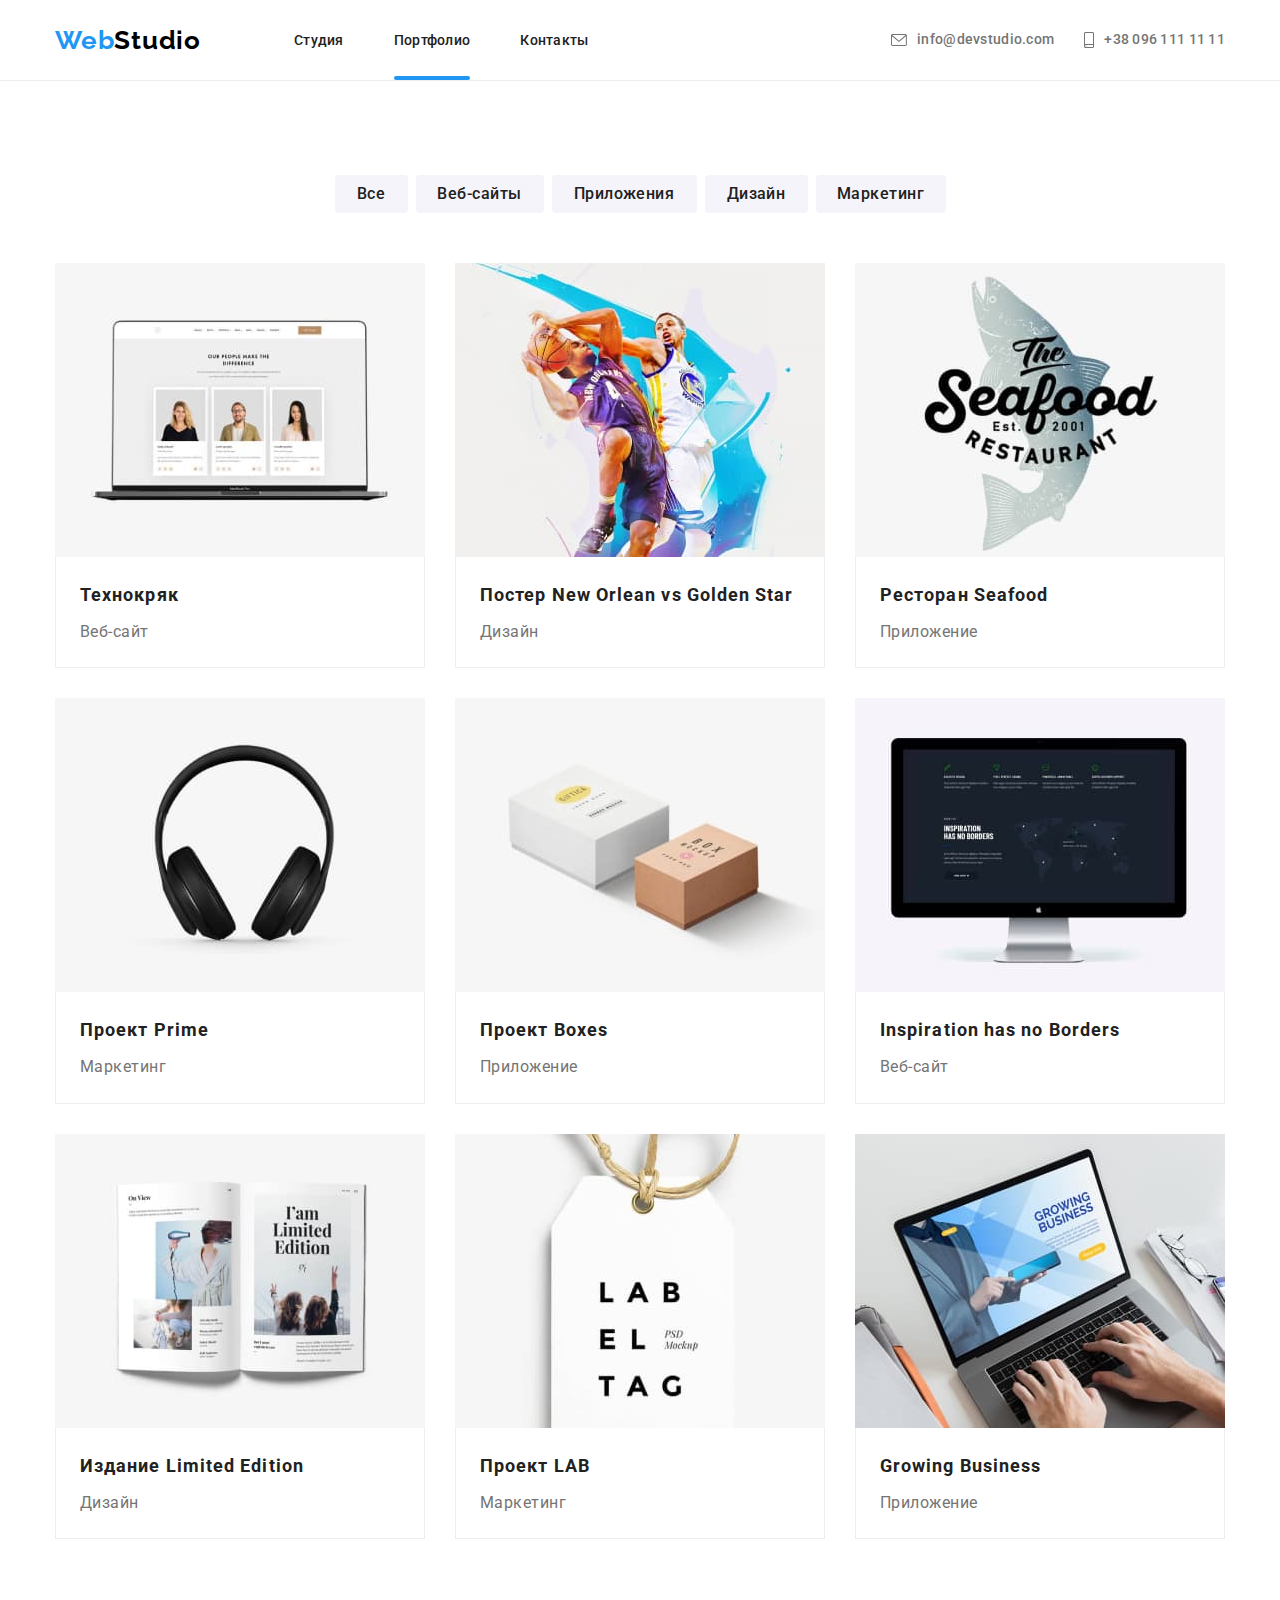
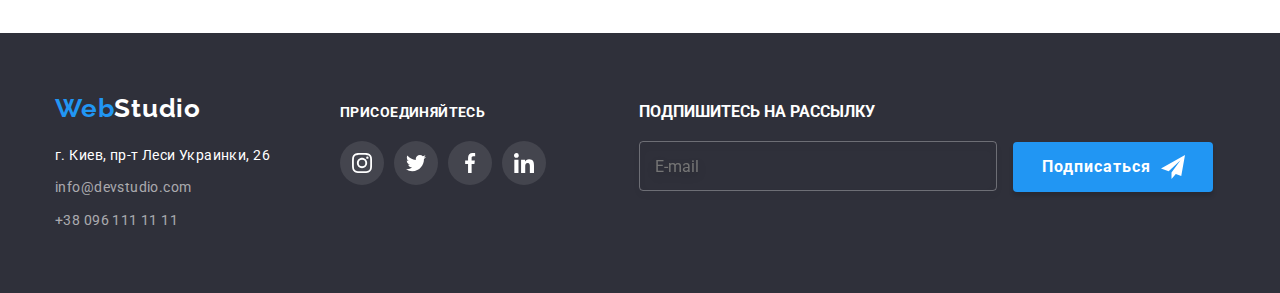
==== portfolio.html @ 92ce7070 "add style.scss" ====
<!DOCTYPE html>
<html lang="en">

<head>
  <meta charset="UTF-8">
  <meta http-equiv="X-UA-Compatible" content="IE=edge">
  <meta name="viewport" content="width=device-width, initial-scale=1.0">
  <title>Document</title>
  <link rel="preconnect" href="https://fonts.googleapis.com">
  <link rel="preconnect" href="https://fonts.gstatic.com" crossorigin>
  <link
    href="https://fonts.googleapis.com/css2?family=Oleo+Script&family=Raleway:wght@700&family=Roboto:wght@400;500;700;900&display=swap"
    rel="stylesheet">
  <link rel="stylesheet" href="https://cdn.jsdelivr.net/npm/modern-normalize@1.1.0/modern-normalize.min.css">
  <link rel="stylesheet" href="./css/main.css">
  <link rel="stylesheet" href="./css/style.css">
</head>

<body>
  <header class="header ">

    <div class="page-header-container container">
      <a class="logo link" href="./index.html">
        <span class="logo-black">Web</span>Studio
      </a>
      <nav class="menu-nav">

        <ul class="header-list list">
          <li class="nav-items"><a class="link linkstudio" href="./index.html">Студия</a></li>
          <li class="nav-items"><a class="currrent link linkportfolio" href="./portfolio.html">Портфолио</a></li>
          <li class=""><a class="link linkcontact" href="#">Контакты</a></li>
        </ul>
      </nav>
      <ul class="contact-info list">
        <li class="list-mail">
          <a class="mail-link link" href="mailto:info@devstudio.com">
            <svg class="icon-post" width="16" height="12">
              <use href="./images/sprite.svg#icon-post"></use>
            </svg>
            info@devstudio.com
          </a>
        </li>
        <li class="list-call">
          <a class="call-link link" href="tel:+380961111111">
            <svg class="icon-phone" width="10" height="16">
              <use href="./images/sprite.svg#icon-smartphone"></use>
            </svg>+38 096 111 11 11</a>
        </li>

      </ul>
    </div>


  </header>
  <main class="portfolio-main-container section container">
    <section class="button-section">
      <ul class="button-items feature-items list">
        <li class="btn-list">
          <button class="btn-basic btn-all" type="button">Все</button>
        </li>
        <li class="btn-list">
          <button class="btn-site btn-all" type="button">Веб-сайты</button>
        </li>
        <li class="btn-list">
          <button class="btn-app btn-all" type="button">Приложения</button>
        </li>
        <li class="btn-list">
          <button class="btn-design btn-all" type="button">Дизайн</button>
        </li>
        <li class="btn-list">
          <button class="btn-marketing btn-all" type="button">Маркетинг</button>
        </li>
      </ul>
    </section>
    <section class="big-portfolio-section">
      <ul class="big-portfolio-items list">
        <li class="list-image color-card">
          <div class="portfolio-description">
            <a class="card-box link" href="#">
              <div class="overlay"><img src="./images/portfolio/img8.jpg" alt="macbook pro" width="370" height="294" />
                <div class="portfolio-overlay">
                  <p class="portfolio-description-text">Ресурс предлагает комплексные предложения с разным уровнем
                    функционала и сервисов. Все это позволит посетителю получить
                    исчерпывающие сведения о компании или частном лице.</p>
                </div>
              </div>
              <div class="portfolio-cont">
                <h3 class="image-subject style-sheet">Технокряк</h3>
                <p class="image-desc style-sheet-text">Веб-сайт</p>
              </div>
            </a>
          </div>
        </li>
        <li class="list-image color-card">
          <div class="portfolio-description">
            <a class="card-box link" href="#">
              <div class="overlay"><img src="./images/portfolio/img9.jpg" alt="macbook pro" width="370" height="294" />
                <div class="portfolio-overlay">
                  <p class="portfolio-description-text">Ресурс предлагает комплексные предложения с разным уровнем
                    функционала и сервисов. Все это позволит посетителю получить
                    исчерпывающие сведения о компании или частном лице.</p>
                </div>
              </div>
              <div class="portfolio-cont">
                <h3 class="image-subject style-sheet">Постер New Orlean vs Golden Star</h3>
                <p class="image-desc  style-sheet-text">Дизайн</p>
              </div>
            </a>
        </li>
        <li class="list-image color-card">
          <div class="portfolio-description">
            <a class="card-box link" href="#">
              <div class="overlay"><img src="./images/portfolio/img10.jpg" alt="macbook pro" width="370" height="294" />
                <div class="portfolio-overlay">
                  <p class="portfolio-description-text">Ресурс предлагает комплексные предложения с разным уровнем
                    функционала и сервисов. Все это позволит посетителю получить
                    исчерпывающие сведения о компании или частном лице.</p>
                </div>
              </div>
              <div class="portfolio-cont">
                <h3 class="image-subject style-sheet">Ресторан Seafood</h3>
                <p class=" image-desc  style-sheet-text">Приложение</p>
              </div>
            </a>
        </li>
        <li class="list-image color-card">
          <div class="portfolio-description">
            <a class="card-box link" href="#">
              <div class="overlay"><img src="./images/portfolio/img11.jpg" alt="macbook pro" width="370" height="294" />
                <div class="portfolio-overlay">
                  <p class="portfolio-description-text">Ресурс предлагает комплексные предложения с разным уровнем
                    функционала и сервисов. Все это позволит посетителю получить
                    исчерпывающие сведения о компании или частном лице.</p>
                </div>
              </div>
              <div class="portfolio-cont">
                <h3 class="image-subject style-sheet">Проект Prime</h3>
                <p class="image-desc  style-sheet-text">Маркетинг</p>
              </div>
            </a>
        </li>
        <li class="list-image color-card">
          <div class="portfolio-description">
            <a class="card-box link" href="#">
              <div class="overlay"><img src="./images/portfolio/img12.jpg" alt="macbook pro" width="370" height="294" />
                <div class="portfolio-overlay">
                  <p class="portfolio-description-text">Ресурс предлагает комплексные предложения с разным уровнем
                    функционала и сервисов. Все это позволит посетителю получить
                    исчерпывающие сведения о компании или частном лице.</p>
                </div>
              </div>
              <div class="portfolio-cont">
                <h3 class="image-subject style-sheet">Проект Boxes</h3>
                <p class="image-desc  style-sheet-text">Приложение</p>
              </div>
            </a>
        </li>
        <li class="list-image color-card">
          <div class="portfolio-description">
            <a class="card-box link" href="#">
              <div class="overlay"><img src="./images/portfolio/img13.jpg" alt="macbook pro" width="370" height="294" />
                <div class="portfolio-overlay">
                  <p class="portfolio-description-text">Ресурс предлагает комплексные предложения с разным уровнем
                    функционала и сервисов. Все это позволит посетителю получить
                    исчерпывающие сведения о компании или частном лице.</p>
                </div>
              </div>
              <div class="portfolio-cont">
                <h3 class="image-subject style-sheet">Inspiration has no Borders</h3>
                <p class="image-desc  style-sheet-text">Веб-сайт</p>
              </div>
            </a>
        </li>
        <li class="list-image color-card">
          <div class="portfolio-description">
            <a class="card-box link" href="#">
              <div class="overlay">
                <img src="./images/portfolio/img14.jpg" alt="macbook pro" width="370" height="294" />
                <div class="portfolio-overlay">
                  <p class="portfolio-description-text">Ресурс предлагает комплексные предложения с разным уровнем
                    функционала и сервисов. Все это позволит посетителю получить
                    исчерпывающие сведения о компании или частном лице.</p>
                </div>
              </div>
              <div class="portfolio-cont">
                <h3 class="image-subject style-sheet">Издание Limited Edition</h3>
                <p class="image-desc  style-sheet-text">Дизайн</p>
              </div>
            </a>
        </li>
        <li class="list-image color-card">
          <div class="portfolio-description">
            <a class="card-box link" href="#">
              <div class="overlay">
                <img src="./images/portfolio/img15.jpg" alt="macbook pro" width="370" height="294" />
                <div class="portfolio-overlay">
                  <p class="portfolio-description-text">Ресурс предлагает комплексные предложения с разным уровнем
                    функционала и сервисов. Все это позволит посетителю получить
                    исчерпывающие сведения о компании или частном лице.</p>
                </div>
              </div>
              <div class="portfolio-cont">
                <h3 class="image-subject style-sheet">Проект LAB</h3>
                <p class="image-desc style-sheet-text">Маркетинг</p>
              </div>
            </a>
        </li>
        <li class="list-image color-card">
          <div class="portfolio-description">
            <a class="card-box link" href="#">
              <div class="overlay">
                <img src="./images/portfolio/img16.jpg" alt="macbook pro" width="370" height="294" />
                <div class="portfolio-overlay">
                  <p class="portfolio-description-text">Ресурс предлагает комплексные предложения с разным уровнем
                    функционала и сервисов. Все это позволит посетителю получить
                    исчерпывающие сведения о компании или частном лице.</p>
                </div>
              </div>
              <div class="portfolio-cont">
                <h3 class="image-subject style-sheet">Growing Business</h3>
                <p class="image-desc style-sheet-text">Приложение</p>
              </div>
            </a>
        </li>
      </ul>
    </section>
  </main>
  <footer class="footer-box">
    <div class="container footer-content ">
      <ul class="footer-items list">
        <li class="footer-list-item">
          <a class="logo link footer-logo" href="./index.html">
            <span class="logo-black">Web</span>Studio
          </a>
          <address class="address">
            <ul class="addres-items">
              <li class="list"> <a class="map-item"
                  href="https://www.google.com/maps/d/viewer?mid=10uSM3H-mIU3GznYo2szRIEphczw&hl=en_US&ll=50.42732700000001%2C30.538092&z=17"
                  target="_blank">г.
                  Киев, пр-т Леси Украинки, 26</a>
              </li>
              <li class="address-link list">
                <a class="mail-item" href="mailto:info@devstudio.com">info@devstudio.com</a>
              </li>
              <li class="address-link list"> <a class="call-item" href="tel:+380961111111">+38 096 111 11 11</a>
              </li>
            </ul>

          </address>
        </li>
        <li class="footer-social">
          <h2 class="join">присоединяйтесь</h2>
          <ul class="footer-social-icons list">
            <li class="footer-social-item">
              <a class="footer-social-link" href="#">
                <svg class="footer-social-eclipse" width="20" heigth="20">
                  <use href="./images/sprite.svg#icon-instagram-2"></use>
                </svg>
              </a>
            </li>
            <li class="footer-social-item">
              <a class="footer-social-link" href="#">
                <svg class="footer-social-eclipse" width="20" heigth="20">
                  <use href="./images/sprite.svg#icon-twitter-1"></use>
                </svg>
              </a>
            </li>
            <li class="footer-social-item">
              <a class="footer-social-link" href="#">
                <svg class="footer-social-eclipse" width="20" heigth="20">
                  <use href="./images/sprite.svg#icon-facebook-1"></use>
                </svg>
              </a>
            </li>
            <li class="footer-social-item">
              <a class="footer-social-link" href="#">
                <svg class="footer-social-eclipse" width="20" heigth="20">
                  <use href="./images/sprite.svg#icon-linkedin-1"></use>
                </svg>
              </a>
            </li>
          </ul>
        </li>
      </ul>
      <form class="subscribe">
        <b class="join__title subscribe-title">Подпишитесь на рассылку</b>
        <label class="visually-hidden" for="subscribe_mail">E-mail</label>
        <input class="subscribe__input" name="subscribe_mail" id="subscribe_mail" type="email" required
          placeholder="E-mail" />
        <button class="subscribe-button main-btn__active" type="submit">
          Подписаться
          <svg class="subscribe-button__icon" width="24" height="24">
            <use href="./images/sprite.svg#icon-send"></use>
          </svg>
        </button>
      </form>

    </div>
  </footer>
</body>

</html>
---- css/main.css ----
:root {
  --primary-font: "Roboto", sans-serif;
  --secondary-font: "Raleway", sans-serif;
  --primary-text-color: #212121;
  --secondary-text-color: #757575;
  --hover-color: #2196f3;
  --timing-function: 250ms cubic-bezier(0.4, 0, 0.2, 1);
}

h1,
h2,
h3,
h4,
p {
  margin-top: 0;
  margin-bottom: 0;
}

ul,
ol {
  margin-top: 0;
  margin-bottom: 0;
  padding-left: 0;
}

img {
  display: block;
  max-width: 100%;
  height: auto;
}

button {
  cursor: pointer;
}

body {
  font-family: var(--primary-font);
}

address {
  font-style: normal;
}

.link {
  text-decoration: none;
}

.list {
  list-style: none;
}

.body {
  background: #e5e5e5;
}

.style-sheet {
  font-size: 18px;
  line-height: 2;
  letter-spacing: 0.06em;
  color: var(--primary-text-color);
}

.style-sheet-text {
  font-size: 16px;
  line-height: 1.9;
  letter-spacing: 0.03em;
  color: var(--secondary-text-color);
}

.container {
  width: 1200px;
  margin-left: auto;
  margin-right: auto;
  padding-left: 15px;
  padding-right: 15px;
}

.section {
  padding-top: 94px;
  padding-bottom: 94px;
}

.visually-hidden {
  position: absolute;
  width: 1px;
  height: 1px;
  margin: -1px;
  border: 0;
  padding: 0;
  white-space: nowrap;
  clip-path: inset(100%);
  clip: rect(0 0 0 0);
  overflow: hidden;
}

.main-btn {
  display: inline-block;
  min-width: 200px;
  border-radius: 4px;
  border: 1px solid transparent;
  padding: 10px 32px;
  background-color: #2196f3;
  color: #ffffff;
  font-family: "Roboto", sans-serif;
  font-weight: 700;
  font-size: 16px;
  line-height: 1.88;
  align-items: center;
  text-align: center;
  letter-spacing: 0.06em;
  cursor: pointer;
  transition: background-color 250ms cubic-bezier(0.4, 0, 0.2, 1), color 250ms cubic-bezier(0.4, 0, 0.2, 1);
}

.main-btn__active:hover,
.main-btn__active:focus {
  background: #188ce8;
  box-shadow: 0px 4px 4px rgba(0, 0, 0, 0.15);
  border-radius: 4px;
  transition: color 250ms cubic-bezier(0.4, 0, 0.2, 1);
}

.btn-all:hover,
.btn-all:focus {
  color: #ffffff;
  background: var(--hover-color);
  transition: transform 250ms cubic-bezier(0.4, 0, 0.2, 1);
}

.btn-all {
  height: 38px;
  font-weight: 500;
  font-size: 16px;
  line-height: 1.2;
  letter-spacing: 0.03em;
  color: var(--primary-text-color);
  background: #f5f4fa;
  border: 0;
  border-radius: 4px;
  cursor: pointer;
  transition: background-color 250ms cubic-bezier(0.4, 0, 0.2, 1), color 250ms cubic-bezier(0.4, 0, 0.2, 1), box-shadow 250ms cubic-bezier(0.4, 0, 0.2, 1);
}

.btn-basic {
  width: 73px;
}

.btn-site {
  width: 128px;
}

.btn-app {
  width: 145px;
}

.btn-design {
  width: 103px;
}

.btn-marketing {
  width: 130px;
}

.subscribe-button {
  display: inline-flex;
  align-items: center;
  font-weight: 700;
  line-height: 1.88;
  letter-spacing: 0.06em;
  color: #ffffff;
  background-color: #2196f3;
  box-shadow: 0px 4px 4px rgba(0, 0, 0, 0.15);
  border-radius: 4px;
  border: 0;
  padding-left: 29px;
  padding-right: 28px;
  padding-top: 10px;
  padding-bottom: 10px;
}

.button-section {
  display: flex;
  justify-content: center;
  padding-bottom: 34px;
}

.button-items {
  padding-bottom: 16px;
}

.btn-list {
  display: inline-block;
}

.btn-list + .btn-list {
  margin-left: 8px;
}

.modal-close-btn {
  position: absolute;
  top: 8px;
  right: 8px;
  display: flex;
  align-items: center;
  justify-content: center;
  height: 30px;
  width: 30px;
  padding: 0;
  background-color: transparent;
  border: 1px solid rgba(0, 0, 0, 0.1);
  border-radius: 50px;
  cursor: pointer;
  transition: fill var(--timing-function);
}

.modal-close-btn:hover,
.modal-close-btn:focus {
  fill: var(--hover-color);
}

.modal-close-btn-icon {
  position: relative;
  top: 0.25px;
  right: 0.55px;
}

.header {
  border-bottom: 0ch;
  min-height: 80px;
  border-bottom: 1px solid #ececec;
}

.page-header-container {
  display: flex;
  align-items: center;
}

.logo {
  font-family: var(--secondary-font);
  font-weight: 700;
  font-size: 26px;
  line-height: 1.17;
  letter-spacing: 0.03em;
  color: #000000;
  transition: color 250ms cubic-bezier(0.4, 0, 0.2, 1);
}

.footer-logo {
  color: #ffffff;
}

.logo-black {
  font-family: var(--secondary-font);
  color: var(--hover-color);
}

.logo:hover,
.logo:focus {
  color: var(--hover-color);
}

.header-list {
  display: flex;
  position: relative;
}

.linkstudio {
  padding-top: 32px;
  padding-bottom: 32px;
  font-weight: 500;
  font-size: 14px;
  line-height: 1.14;
  letter-spacing: 0.02em;
  color: var(--primary-text-color);
  position: relative;
  transition: color 250ms cubic-bezier(0.4, 0, 0.2, 1);
}

.linkstudio:hover,
.linkstudio:focus {
  color: var(--hover-color);
  transition: color 250ms cubic-bezier(0.4, 0, 0.2, 1);
}

.linkportfolio {
  padding-top: 32px;
  padding-bottom: 32px;
  font-weight: 500;
  font-size: 14px;
  line-height: 1.14;
  letter-spacing: 0.02em;
  color: var(--primary-text-color);
  position: relative;
  transition: color 250ms cubic-bezier(0.4, 0, 0.2, 1);
}

.nav-items {
  margin-right: 50px;
}

.linkportfolio:hover,
.linkportfolio:focus {
  color: var(--hover-color);
  transition: color 250ms cubic-bezier(0.4, 0, 0.2, 1);
}

.linkcontact {
  padding-top: 32px;
  padding-bottom: 32px;
  font-weight: 500;
  font-size: 14px;
  line-height: 1.14;
  letter-spacing: 0.02em;
  color: var(--primary-text-color);
  position: relative;
  transition: color 250ms cubic-bezier(0.4, 0, 0.2, 1);
}

.linkcontact:hover,
.linkcontact:focus {
  color: var(--hover-color);
  transition: color 250ms cubic-bezier(0.4, 0, 0.2, 1);
}

.linkcontact:hover,
.linkcontact:focus {
  color: var(--hover-color);
  transition: color 250ms cubic-bezier(0.4, 0, 0.2, 1);
}

.contact-info {
  display: flex;
  margin-left: auto;
  align-content: center;
}

.currrent::after {
  position: absolute;
  display: flex;
  gap: 50px;
  content: "";
  width: 100%;
  height: 4px;
  border-radius: 2px;
  bottom: 0px;
  background-color: var(--hover-color);
}

.mail-link {
  font-weight: 500;
  font-size: 14px;
  line-height: 1.14;
  letter-spacing: 0.02em;
  color: var(--secondary-text-color);
  padding: 32px 0;
  text-decoration: none;
  display: flex;
  align-items: center;
  position: relative;
  transition: color 250ms cubic-bezier(0.4, 0, 0.2, 1);
}

.mail-link:hover,
.mail-link:focus,
.call-link:hover,
.call-link:focus {
  color: var(--hover-color);
  transition: color 250ms cubic-bezier(0.4, 0, 0.2, 1);
}

.icon-post {
  width: 16px;
  height: 12px;
  margin-right: 10px;
  fill: var(--secondary-text-color);
  /* margin-top: 10px; */
  /* padding-left: 532px; */
}

.icon-phone {
  width: 10px;
  height: 16px;
  margin-right: 10px;
  fill: var(--secondary-text-color);
}

.call-link:hover .icon-phone,
.call-link:focus .icon-phone {
  fill: #2196f3;
  transition: color 250ms cubic-bezier(0.4, 0, 0.2, 1);
}

.mail-link:hover .icon-post,
.mail-link:focus .icon-post {
  fill: #2196f3;
  transition: color 250ms cubic-bezier(0.4, 0, 0.2, 1);
}

.call-link {
  font-weight: 500;
  font-size: 14px;
  line-height: 1.14;
  letter-spacing: 0.02em;
  color: var(--secondary-text-color);
  margin-left: 30px;
  padding: 32px 0;
  text-decoration: none;
  display: flex;
  align-items: center;
  position: relative;
  transition: color 250ms cubic-bezier(0.4, 0, 0.2, 1);
}

.hero {
  background: #2f303a;
  position: relative;
  max-width: 1600px;
  min-height: 600px;
  padding-top: 200px;
  padding-bottom: 200px;
  margin: 0 auto;
  text-align: center;
  background-image: linear-gradient(to right, rgba(47, 48, 58, 0.4), rgba(47, 48, 58, 0.4)), url(../images/bg.jpg);
  background-repeat: no-repeat;
  border-top: 0ch;
  background-size: cover;
  background-position: center;
}

.slogan {
  margin: 0 auto;
  width: 700px;
  font-weight: 900;
  font-size: 44px;
  line-height: 1.36;
  letter-spacing: 0.06em;
  text-transform: uppercase;
  color: #ffffff;
  margin-bottom: 30px;
}

.feature-section {
  padding-bottom: 47px;
}

.feature-items {
  display: flex;
  /* justify-content: center; */
}

.detail-item {
  width: 270px;
  padding-bottom: 0px;
}

.detail-item + .detail-item {
  margin-left: 30px;
}

.feature-warp {
  display: flex;
  justify-content: center;
  align-items: center;
  background: #f5f4fa;
  border-radius: 4px;
  width: 270px;
  height: 120px;
  margin-bottom: 30px;
}

.caption-detail {
  font-weight: 700;
  font-size: 14px;
  line-height: 1.1;
  letter-spacing: 0.03em;
  text-transform: uppercase;
  margin-bottom: 10px;
}

.detail-text {
  max-width: 270px;
  /* height: 75px; */
  font-weight: 400;
  font-size: 14px;
  line-height: 1.7;
  letter-spacing: 0.03em;
  color: var(--secondary-text-color);
}

.affair-section {
  padding-top: 47px;
}

.affair-title {
  padding-top: 0px;
  margin-bottom: 50px;
  font-weight: 700;
  font-size: 36px;
  line-height: 1.2;
  text-align: center;
  letter-spacing: 0.03em;
}

.affair-items {
  display: flex;
}

.affair-item {
  position: relative;
  width: 370px;
}

.work-text {
  position: absolute;
  top: 224px;
  font-weight: 700;
  font-size: 14px;
  line-height: 16px;
  text-align: center;
  letter-spacing: 0.03em;
  text-transform: uppercase;
  color: #ffffff;
  background: rgba(47, 48, 58, 0.8);
  width: 370px;
  height: 70px;
  display: flex;
  justify-content: center;
  align-items: center;
}

.caption-punctuality {
  font-weight: 700;
  font-size: 14px;
  line-height: 1.1;
  letter-spacing: 0.03em;
  text-transform: uppercase;
}

.punctuality-text {
  font-weight: 400;
  font-size: 14px;
  line-height: 1.7;
  letter-spacing: 0.03em;
  color: var(--secondary-text-color);
}

.caption-plan {
  font-weight: 700;
  font-size: 14px;
  line-height: 1.1;
  letter-spacing: 0.03em;
  text-transform: uppercase;
}

.plan-text {
  font-weight: 400;
  font-size: 14px;
  line-height: 1.7;
  letter-spacing: 0.03em;
  color: var(--secondary-text-color);
}

.caption-tech {
  font-weight: 700;
  font-size: 14px;
  line-height: 1.1;
  letter-spacing: 0.03em;
  text-transform: uppercase;
}

.tech-text {
  font-weight: 400;
  font-size: 14px;
  line-height: 1.7;
  letter-spacing: 0.03em;
  color: var(--secondary-text-color);
}

.title {
  font-weight: 700;
  font-size: 36px;
  line-height: 1.16;
  text-align: center;
  letter-spacing: 0.03em;
  margin-bottom: 50px;
}

.comand-section {
  background: #f5f4fa;
  /* padding-bottom: 94px; */
}

.card {
  text-align: center;
  background: #ffffff;
  box-shadow: 0px 1px 3px rgba(0, 0, 0, 0.12), 0px 1px 1px rgba(0, 0, 0, 0.14), 0px 2px 1px rgba(0, 0, 0, 0.2);
  border-radius: 0px 0px 5px 5px;
}

.card-title {
  font-size: 16px;
  line-height: 1.19;
  letter-spacing: 0.03em;
  padding-top: 30px;
  padding-bottom: 10px;
  color: var(--primary-text-color);
}

.card-text {
  padding-bottom: 30px;
  font-size: 16px;
  line-height: 1.19;
  letter-spacing: 0.03em;
  color: var(--secondary-text-color);
}

.social-icons {
  display: flex;
  justify-content: center;
  gap: 10px;
  fill: #afb1b8;
  margin-bottom: 30px;
}

.social-link {
  display: flex;
  justify-content: center;
  transition: background-color 250ms cubic-bezier(0.4, 0, 0.2, 1);
  width: 44px;
  height: 44px;
  border-radius: 50%;
}

.social-link:hover,
.social-link:focus {
  background: var(--hover-color);
}

.social-eclipse {
  fill: #afb1b8;
  transition: fill 250ms cubic-bezier(0.4, 0, 0.2, 1);
}

.social-link:hover .social-eclipse,
.social-link:focus .social-eclipse {
  fill: #ffffff;
  transition: color 250ms cubic-bezier(0.4, 0, 0.2, 1);
}

.regular-customers-list {
  display: flex;
  gap: 30px;
}

.regular-customers-logo {
  display: block;
  width: 170px;
  height: 90px;
  border: 1px solid #afb1b8;
  color: #afb1b8;
  background-color: #fff;
  padding: 16px 32px;
  transition: border-color 250ms cubic-bezier(0.4, 0, 0.2, 1);
}

.regular-clients-logo {
  width: 106px;
  height: 60px;
  fill: #afb1b8;
  transition: fill 250ms cubic-bezier(0.4, 0, 0.2, 1);
}

.clients {
  width: 170px;
  height: 92px;
}

.regular-customers-logo:hover,
.regular-customers-logo:focus {
  border-color: var(--hover-color);
}

.regular-customers-logo:hover .regular-clients-logo,
.regular-customers-logo:focus .regular-clients-logo {
  fill: #2196f3;
}

.footer-box {
  background: #2f303a;
  padding-top: 60px;
  padding-bottom: 60px;
}

.footer-content {
  display: flex;
  align-items: baseline;
}

.sec-logo {
  font-family: var(--secondary-font);
  font-size: 26px;
  line-height: 1.2;
  letter-spacing: 0.03em;
  text-decoration: none;
  color: #ffffff;
}

.logo-white {
  color: var(--hover-color);
}

.address {
  margin-top: 20px;
}

.map-item {
  font-size: 14px;
  line-height: 1.7;
  letter-spacing: 0.03em;
  text-decoration: none;
  color: #ffffff;
  transition: background-color 250ms cubic-bezier(0.4, 0, 0.2, 1), color 250ms cubic-bezier(0.4, 0, 0.2, 1);
}

.map-item:hover,
.map-item:focus {
  color: var(--hover-color);
  transition: color 250ms cubic-bezier(0.4, 0, 0.2, 1);
}

.mail-item {
  font-size: 14px;
  line-height: 1.7;
  letter-spacing: 0.03em;
  text-decoration: none;
  color: rgba(255, 255, 255, 0.6);
  transition: background-color 250ms cubic-bezier(0.4, 0, 0.2, 1), color 250ms cubic-bezier(0.4, 0, 0.2, 1);
}

.mail-item:hover,
.mail-item:focus {
  color: var(--hover-color);
  transition: color 250ms cubic-bezier(0.4, 0, 0.2, 1);
}

.call-item {
  font-size: 14px;
  line-height: 1.7;
  letter-spacing: 0.03em;
  text-decoration: none;
  color: rgba(255, 255, 255, 0.6);
}

.call-item:hover,
.call-item:focus {
  color: var(--hover-color);
  transition: color 250ms cubic-bezier(0.4, 0, 0.2, 1);
}

.address-link {
  padding-top: 9px;
}

.footer-social {
  margin-right: 93px;
}

.footer-items {
  display: flex;
  align-items: baseline;
}

.footer-list-item {
  margin-right: 70px;
}

.join {
  margin-bottom: 20px;
  font-weight: 700;
  font-size: 14px;
  line-height: 1.14;
  letter-spacing: 0.03em;
  text-transform: uppercase;
  color: #ffffff;
}

.footer-social-icons {
  display: flex;
  gap: 10px;
}

.footer-social-eclipse {
  height: 20px;
}

.footer-social-item {
  position: relative;
  width: 44px;
  height: 44px;
  border-radius: 50%;
}

.footer-social-link {
  position: absolute;
  fill: #ffffff;
  display: flex;
  justify-content: center;
  align-items: center;
  width: 100%;
  height: 100%;
  border-radius: 50%;
  background-color: rgba(255, 255, 255, 0.1);
  transition: background-color 250ms cubic-bezier(0.4, 0, 0.2, 1);
}

.footer-social-link:hover,
.footer-social-link:focus {
  background: #2196f3;
  transition: color 250ms cubic-bezier(0.4, 0, 0.2, 1);
}

.footer-social-eclipse {
  position: absolute;
  transition: fill 250ms cubic-bezier(0.4, 0, 0.2, 1);
}

.join__title {
  display: block;
  margin-bottom: 20px;
  line-height: 1.14;
  text-transform: uppercase;
  color: #ffffff;
}

.subscribe__input {
  width: 358px;
  height: 50px;
  padding: 15px;
  margin-right: 12px;
  color: #ffffff;
  background-color: transparent;
  border: 1px solid rgba(255, 255, 255, 0.3);
  filter: drop-shadow(0px 4px 4px rgba(0, 0, 0, 0.15));
  border-radius: 4px;
}

.subscribe-button__icon {
  margin-left: 10px;
  fill: #ffffff;
}

.big-portfolio-items {
  display: flex;
  flex-wrap: wrap;
  gap: 30px;
}

.color-card {
  transition: box-shadow 250ms cubic-bezier(0.4, 0, 0.2, 1);
}

.color-card:hover,
.color-card:focus {
  box-shadow: 0px 3px 1px rgba(0, 0, 0, 0.1), 0px 1px 2px rgba(0, 0, 0, 0.08), 0px 2px 2px rgba(0, 0, 0, 0.12);
  transition: color 250ms cubic-bezier(0.4, 0, 0.2, 1);
}

.portfolio-cont {
  border: 1px solid #eeeeee;
  border-top: transparent;
  padding: 20px 24px;
  transition: box-shadow 250ms cubic-bezier(0.4, 0, 0.2, 1);
}

.overlay {
  position: relative;
  overflow: hidden;
}

.portfolio-overlay {
  position: absolute;
  display: inline-block;
  content: "";
  width: 100%;
  height: calc(100% + 1px);
  top: 0;
  left: 0;
  background-color: rgba(33, 150, 243, 0.9);
  transform: translateY(100%);
  transition: transform 250ms cubic-bezier(0.4, 0, 0.2, 1);
}

.color-card:hover .portfolio-overlay {
  transform: translateY(0);
  transition: transform 250ms cubic-bezier(0.4, 0, 0.2, 1);
}

.portfolio-description-text {
  position: absolute;
  top: 0;
  left: 0;
  padding: 63px 24px;
  font-size: 18px;
  line-height: 1.56;
  color: #ffffff;
  color: #ffffff;
}

.image-subject {
  margin-bottom: 4px;
}

.backdrop {
  position: fixed;
  top: 0;
  left: 0;
  z-index: 100;
  width: 100%;
  height: 100%;
  opacity: 1;
  background-color: rgba(0, 0, 0, 0.4);
  transition: opacity 500ms linear, visibility 500ms linear;
}

.backdrop.is-hidden {
  opacity: 0;
  visibility: hidden;
  pointer-events: none;
}

.modal {
  position: absolute;
  top: 50%;
  left: 50%;
  width: 528px;
  height: 580px;
  /* padding: 40px; */
  transform: translate(-50%, -50%);
  background-color: rgb(255, 255, 255);
  box-shadow: 0px 1px 3px rgba(0, 0, 0, 0.12), 0px 1px 1px rgba(0, 0, 0, 0.14), 0px 2px 1px rgba(0, 0, 0, 0.2);
  border-radius: 4px;
}

.contact-form {
  padding: 40px;
  /* display: flex;
  flex-direction: column; */
}

.modal-item {
  display: inline-block;
  margin-bottom: 12px;
  font-weight: 700;
  font-size: 20px;
  line-height: 1.14;
  text-align: center;
  color: #212121;
}

.contact-form-field {
  position: relative;
  margin-bottom: 10px;
  display: flex;
  flex-direction: column;
}

.contact-form-element-desc {
  width: 100%;
  margin-bottom: 4px;
  font-weight: 400;
  font-size: 12px;
  line-height: 1.17;
  letter-spacing: 0.01em;
  color: #757575;
}

.contact-form-input {
  width: 100%;
  padding: 12px 16px 12px 42px;
  height: 42px;
  border: 1px solid rgba(33, 33, 33, 0.2);
  border-radius: 4px;
  font-size: 14px;
  line-height: 1.14;
  letter-spacing: 0.01em;
  transition: border-color var(--timing-function);
}

.contact-form__icon {
  position: absolute;
  bottom: 12px;
  left: 12px;
  fill: #212121;
  transition: fill var(--timing-function);
}

.contact-form-message {
  width: 100%;
  resize: none;
  padding: 10px 16px;
  transition: border-color 250ms linear;
  border: 1px solid rgba(33, 33, 33, 0.2);
  border-radius: 4px;
}

.contact-form-message {
  resize: none;
  padding-left: 16px;
  padding-left: 16px;
  font-size: 14px;
  line-height: 1.14;
  letter-spacing: 0.01em;
}

.contact-form-message::placeholder {
  font-size: 14px;
  line-height: 1.14;
  letter-spacing: 0.01em;
  color: rgba(117, 117, 117, 0.5);
}

.contact-form-message:focus {
  border: 1px solid #2196f3;
  outline: transparent;
}

.contact-form-input:focus + .contact-form__icon {
  fill: #2196f3;
}

.callback-form__item {
  position: relative;
  margin-bottom: 10px;
  display: flex;
  flex-direction: column;
}

.policy-checkbox {
  flex-direction: row;
  align-items: center;
  margin-top: 20px;
}

.colback-form-field {
  width: 100%;
  margin-bottom: 4px;
  font-weight: 400;
  font-size: 12px;
  line-height: 1.17;
  letter-spacing: 0.01em;
}

.policy-checkbox__label {
  margin: 0;
  padding-left: 37px;
  font-size: 14px;
  line-height: 1.71;
  color: var(--secondary-text-color);
}

.contact-form-checkbox:focus {
  border: 1px solid #2196f3;
  outline: transparent;
}

.contact-form-checkbox:checked + .form-check-icon {
  opacity: 1;
}

.contact-form-checkbox:focus-visible + .form-check-icon {
  outline: 2px solid rgba(5, 34, 195, 0.7);
  outline-offset: 1px;
}

.contact-form-checkbox:checked ~ .form-uncheck-icon {
  opacity: 0;
}

.form-uncheck-icon {
  position: absolute;
  top: 50%;
  left: 14px;
  transform: translateY(-50%);
  cursor: pointer;
  width: 16px;
  height: 15px;
  fill: #000;
  transition: opacity var(--timing-function);
}

.form-check-icon {
  position: absolute;
  top: 50%;
  left: 14px;
  transform: translateY(-50%);
  width: 16px;
  height: 15px;
  cursor: pointer;
  opacity: 0;
  transition: opacity var(--timing-function);
}

.policy-checkbox__link {
  font-size: 14px;
  line-height: 1.71;
  color: var(--hover-color);
}

.policy-checkbox__link:before {
  content: "";
  position: absolute;
  left: 0;
  bottom: -3px;
  display: block;
  width: 100%;
  height: 5px;
  background-color: #ffffff;
  transform-origin: center;
  transform: scale(1);
  transition: transform var(--timing-function);
}

.policy-checkbox__link:hover,
.policy-checkbox__link:focus {
  color: var(--secondary-text-color);
}

.contact-form-submit {
  display: flex;
  margin-top: 30px;
  margin-right: auto;
  margin-left: auto;
  padding-left: 55px;
  padding-right: 55px;
  padding-top: 10px;
  padding-bottom: 10px;
  color: #ffffff;
  background-color: var(--hover-color);
  box-shadow: 0px 4px 4px rgba(0, 0, 0, 0.15);
  transition: box-shadow var(--timing-function), background-color var(--timing-function);
  font-family: inherit;
  font-weight: 700;
  font-size: 16px;
  line-height: 1.88;
  text-align: center;
  letter-spacing: 0.06em;
  border: none;
  border-radius: 4px;
  cursor: pointer;
}

.contact-form-submit:hover,
.contact-form-submit:focus {
  background-color: #188ce8;
}

.contact-form-input:focus {
  border: 1px solid #2196f3;
  outline: transparent;
}/*# sourceMappingURL=main.css.map */
---- css/style.css ----
/* :root {
  --primary-font: "Roboto", sans-serif;
  --secondary-font: "Raleway", sans-serif;
  --primary-text-color: #212121;
  --secondary-text-color: #757575;
  --hover-color: #2196f3;
  --timing-function: 250ms cubic-bezier(0.4, 0, 0.2, 1);
}
h1,
h2,
h3,
h4,
p {
  margin-top: 0;
  margin-bottom: 0;
}

ul,
ol {
  margin-top: 0;
  margin-bottom: 0;
  padding-left: 0;
}

img {
  display: block;
  max-width: 100%;
  height: auto;
}

button {
  cursor: pointer;
}

body {
  font-family: var(--primary-font);
}
address {
  font-style: normal;
} */
/* .link {
  text-decoration: none;
}

.list {
  list-style: none;
}
.container {
  width: 1200px;
  margin-left: auto;
  margin-right: auto;
  padding-left: 15px;
  padding-right: 15px;
}

.section {
  padding-top: 94px;
  padding-bottom: 94px;
} */

/* .visually-hidden {
  position: absolute;
  width: 1px;
  height: 1px;
  margin: -1px;
  border: 0;
  padding: 0;
  white-space: nowrap;
  clip-path: inset(100%);
  clip: rect(0 0 0 0);
  overflow: hidden;
} */

/* .header {
  border-bottom: 0ch;
  min-height: 80px;
  border-bottom: 1px solid #ececec;
}
.page-header-container {
  display: flex;
  align-items: center;
} */
.menu-nav {
  margin-left: 93px;
}
/* .logo {
  font-family: var(--secondary-font);
  font-weight: 700;
  font-size: 26px;
  line-height: 1.17;
  letter-spacing: 0.03em;
  color: #000000;

  transition: color 250ms cubic-bezier(0.4, 0, 0.2, 1);
}

.footer-logo {
  color: #ffffff;
}

.logo-black {
  font-family: var(--secondary-font);

  color: var(--hover-color);
}
.logo:hover,
.logo:focus {
  color: var(--hover-color);
} */
/* .header-list {
  display: flex;
  position: relative;
}
.linkstudio {
  padding-top: 32px;
  padding-bottom: 32px;
  font-weight: 500;
  font-size: 14px;
  line-height: 1.14;
  letter-spacing: 0.02em;
  color: var(--primary-text-color);
  position: relative;

  transition: color 250ms cubic-bezier(0.4, 0, 0.2, 1);
}
.linkstudio:hover,
.linkstudio:focus {
  color: var(--hover-color);
  transition: color 250ms cubic-bezier(0.4, 0, 0.2, 1);
}
.linkportfolio {
  padding-top: 32px;
  padding-bottom: 32px;
  font-weight: 500;
  font-size: 14px;
  line-height: 1.14;
  letter-spacing: 0.02em;
  color: var(--primary-text-color);

  position: relative;

  transition: color 250ms cubic-bezier(0.4, 0, 0.2, 1);
}
.nav-items {
  margin-right: 50px;
}
.linkportfolio:hover,
.linkportfolio:focus {
  color: var(--hover-color);
  transition: color 250ms cubic-bezier(0.4, 0, 0.2, 1);
}
.linkcontact {
  padding-top: 32px;
  padding-bottom: 32px;
  font-weight: 500;
  font-size: 14px;
  line-height: 1.14;
  letter-spacing: 0.02em;
  color: var(--primary-text-color);

  position: relative;

  transition: color 250ms cubic-bezier(0.4, 0, 0.2, 1);
}
.linkcontact:hover,
.linkcontact:focus {
  color: var(--hover-color);
  transition: color 250ms cubic-bezier(0.4, 0, 0.2, 1);
}
/* .linkcontact {
  font-weight: 500;
  font-size: 14px;
  line-height: 1.14;
  letter-spacing: 0.02em;
  color: var(--primary-text-color);
  margin-left: 50px;
} */
/* .linkcontact:hover,
.linkcontact:focus {
  color: var(--hover-color);
  transition: color 250ms cubic-bezier(0.4, 0, 0.2, 1);
}
.contact-info {
  display: flex;
  margin-left: auto;
  align-content: center;
} */
/* .currrent::after {
  position: absolute;

  display: flex;
  gap: 50px;
  content: "";
  width: 100%;
  height: 4px;
  border-radius: 2px;
  bottom: 0px;

  background-color: var(--hover-color);
} */
/* .mail-link {
  font-weight: 500;
  font-size: 14px;
  line-height: 1.14;
  letter-spacing: 0.02em;
  color: var(--secondary-text-color);
  padding: 32px 0;
  text-decoration: none;
  display: flex;
  align-items: center;
  position: relative;

  transition: color 250ms cubic-bezier(0.4, 0, 0.2, 1);
}
.mail-link:hover,
.mail-link:focus,
.call-link:hover,
.call-link:focus {
  color: var(--hover-color);
  transition: color 250ms cubic-bezier(0.4, 0, 0.2, 1);
}
.icon-post {
  width: 16px;
  height: 12px;
  margin-right: 10px;
  fill: var(--secondary-text-color);
  /* margin-top: 10px; */
/* padding-left: 532px; */
/*
.icon-phone {
  width: 10px;
  height: 16px;
  margin-right: 10px;
  fill: var(--secondary-text-color);
}

.call-link:hover .icon-phone,
.call-link:focus .icon-phone {
  fill: #2196f3;
  transition: color 250ms cubic-bezier(0.4, 0, 0.2, 1);
}

.mail-link:hover .icon-post,
.mail-link:focus .icon-post {
  fill: #2196f3;
  transition: color 250ms cubic-bezier(0.4, 0, 0.2, 1);
}

.call-link {
  font-weight: 500;
  font-size: 14px;
  line-height: 1.14;
  letter-spacing: 0.02em;
  color: var(--secondary-text-color);
  margin-left: 30px;
  padding: 32px 0;
  text-decoration: none;
  display: flex;
  align-items: center;
  position: relative;

  transition: color 250ms cubic-bezier(0.4, 0, 0.2, 1);
} */

/* .hero {
  background: #2f303a;
  position: relative;
  max-width: 1600px;
  min-height: 600px;
  padding-top: 200px;
  padding-bottom: 200px;
  margin: 0 auto;
  text-align: center;
  background-image: linear-gradient(
      to right,
      rgba(47, 48, 58, 0.4),
      rgba(47, 48, 58, 0.4)
    ),
    url(../images/bg.jpg);
  background-repeat: no-repeat;
  border-top: 0ch;
  background-size: cover;
  background-position: center;
}

.slogan {
  margin: 0 auto;
  width: 700px;
  font-weight: 900;
  font-size: 44px;
  line-height: 1.36;

  letter-spacing: 0.06em;
  text-transform: uppercase;

  color: #ffffff;
  margin-bottom: 30px;
} */
/* .main-btn {
  display: inline-block;
  min-width: 200px;
  border-radius: 4px;
  border: 1px solid transparent;
  padding: 10px 32px;

  background-color: #2196f3;
  color: #ffffff;

  font-family: "Roboto", sans-serif;
  font-weight: 700;
  font-size: 16px;
  line-height: 1.88;
  align-items: center;
  text-align: center;
  letter-spacing: 0.06em;
  cursor: pointer;

  transition: background-color 250ms cubic-bezier(0.4, 0, 0.2, 1),
    color 250ms cubic-bezier(0.4, 0, 0.2, 1);
} */
/* .main-btn__active:hover,
.main-btn__active:focus {
  background: #188ce8;
  box-shadow: 0px 4px 4px rgba(0, 0, 0, 0.15);
  border-radius: 4px;
  transition: color 250ms cubic-bezier(0.4, 0, 0.2, 1);
} */

/* .feature-section {
  padding-bottom: 47px;
}

.feature-items {
  display: flex;
  /* justify-content: center; */

/* 
.detail-item {
  width: 270px;
  padding-bottom: 0px;
}
.detail-item + .detail-item {
  margin-left: 30px;
}
.feature-warp {
  display: flex;
  justify-content: center;
  align-items: center;
  background: #f5f4fa;

  border-radius: 4px;
  width: 270px;
  height: 120px;
  margin-bottom: 30px;
}

.caption-detail {
  font-weight: 700;
  font-size: 14px;
  line-height: 1.1;
  letter-spacing: 0.03em;
  text-transform: uppercase;
  margin-bottom: 10px;
}
.detail-text {
  max-width: 270px;
   height: 75px; 
  font-weight: 400;
  font-size: 14px;
  line-height: 1.7;
  letter-spacing: 0.03em;
  color: var(--secondary-text-color);
  */
/* 
.affair-section {
  padding-top: 47px;
}
.affair-title {
  padding-top: 0px;
  margin-bottom: 50px;
  font-weight: 700;
  font-size: 36px;
  line-height: 1.2;
  text-align: center;
  letter-spacing: 0.03em;
}
.affair-items {
  display: flex;
}

.affair-item {
  position: relative;
  width: 370px;
}
.work-text {
  position: absolute;
  top: 224px;
  font-weight: 700;
  font-size: 14px;
  line-height: 16px;
  text-align: center;
  letter-spacing: 0.03em;
  text-transform: uppercase;
  color: #ffffff;
  background: rgba(47, 48, 58, 0.8);
  width: 370px;
  height: 70px;
  display: flex;
  justify-content: center;
  align-items: center;
}

.caption-punctuality {
  font-weight: 700;
  font-size: 14px;
  line-height: 1.1;
  letter-spacing: 0.03em;
  text-transform: uppercase;
}
.punctuality-text {
  font-weight: 400;
  font-size: 14px;
  line-height: 1.7;
  letter-spacing: 0.03em;
  color: var(--secondary-text-color);
}
.caption-plan {
  font-weight: 700;
  font-size: 14px;
  line-height: 1.1;
  letter-spacing: 0.03em;
  text-transform: uppercase;
}
.plan-text {
  font-weight: 400;
  font-size: 14px;
  line-height: 1.7;
  letter-spacing: 0.03em;
  color: var(--secondary-text-color);
}
.caption-tech {
  font-weight: 700;
  font-size: 14px;
  line-height: 1.1;
  letter-spacing: 0.03em;
  text-transform: uppercase;
}.title {
  font-weight: 700;
  font-size: 36px;
  line-height: 1.16;
  text-align: center;
  letter-spacing: 0.03em;
  margin-bottom: 50px;
}
.tech-text {
  font-weight: 400;
  font-size: 14px;
  line-height: 1.7;
  letter-spacing: 0.03em;
  color: var(--secondary-text-color);
} */

/* .comand-section {
  background: #f5f4fa;
  
} */

/* .card {
  text-align: center;
  background: #ffffff;
  box-shadow: 0px 1px 3px rgba(0, 0, 0, 0.12), 0px 1px 1px rgba(0, 0, 0, 0.14),
    0px 2px 1px rgba(0, 0, 0, 0.2);
  border-radius: 0px 0px 5px 5px;
}
.card-title {
  font-size: 16px;
  line-height: 1.19;
  letter-spacing: 0.03em;
  padding-top: 30px;
  padding-bottom: 10px;
  color: var(--primary-text-color);
}
.card-text {
  padding-bottom: 30px;
  font-size: 16px;
  line-height: 1.19;
  letter-spacing: 0.03em;

  color: var(--secondary-text-color);
} */
/* .social-icons {
  display: flex;
  justify-content: center;
  gap: 10px;
  fill: #afb1b8;
  margin-bottom: 30px;
}

.social-link {
  display: flex;
  justify-content: center;
  transition: background-color 250ms cubic-bezier(0.4, 0, 0.2, 1);

  width: 44px;
  height: 44px;
  border-radius: 50%;
}

.social-link:hover,
.social-link:focus {
  background: var(--hover-color);
}

.social-eclipse {
  fill: #afb1b8;
  transition: fill 250ms cubic-bezier(0.4, 0, 0.2, 1);
}

.social-link:hover .social-eclipse,
.social-link:focus .social-eclipse {
  fill: #ffffff;
  transition: color 250ms cubic-bezier(0.4, 0, 0.2, 1);
} */
/* 
.regular-customers-list {
  display: flex;
  gap: 30px;
}

.regular-customers-logo {
  display: block;

  width: 170px;
  height: 90px;

  border: 1px solid #afb1b8;
  color: #afb1b8;
  background-color: #fff;
  padding: 16px 32px;

  transition: border-color 250ms cubic-bezier(0.4, 0, 0.2, 1);
}

.regular-clients-logo {
  width: 106px;
  height: 60px;
  fill: #afb1b8;

  transition: fill 250ms cubic-bezier(0.4, 0, 0.2, 1);
}
.clients {
  width: 170px;
  height: 92px;
}

.regular-customers-logo:hover,
.regular-customers-logo:focus {
  border-color: var(--hover-color);
}

.regular-customers-logo:hover .regular-clients-logo,
.regular-customers-logo:focus .regular-clients-logo {
  fill: #2196f3;
} */
/* 
.footer-box {
  background: #2f303a;
  padding-top: 60px;
  padding-bottom: 60px;
}

.sec-logo {
  font-family: var(--secondary-font);

  font-size: 26px;
  line-height: 1.2;
  letter-spacing: 0.03em;
  text-decoration: none;
  color: #ffffff;
}

.logo-white {
  color: var(--hover-color);
} */
/* .address {
  margin-top: 20px;
}
.map-item {
  font-size: 14px;
  line-height: 1.7;
  letter-spacing: 0.03em;
  text-decoration: none;
  color: #ffffff;
  transition: background-color 250ms cubic-bezier(0.4, 0, 0.2, 1),
    color 250ms cubic-bezier(0.4, 0, 0.2, 1);
}
.map-item:hover,
.map-item:focus {
  color: var(--hover-color);
  transition: color 250ms cubic-bezier(0.4, 0, 0.2, 1);
}

.mail-item {
  font-size: 14px;
  line-height: 1.7;
  letter-spacing: 0.03em;
  text-decoration: none;
  color: rgba(255, 255, 255, 0.6);
  transition: background-color 250ms cubic-bezier(0.4, 0, 0.2, 1),
    color 250ms cubic-bezier(0.4, 0, 0.2, 1);
}

.mail-item:hover,
.mail-item:focus {
  color: var(--hover-color);
  transition: color 250ms cubic-bezier(0.4, 0, 0.2, 1);
}

.call-item {
  font-size: 14px;
  line-height: 1.7;
  letter-spacing: 0.03em;
  text-decoration: none;
  color: rgba(255, 255, 255, 0.6);
}
.call-item:hover,
.call-item:focus {
  color: var(--hover-color);
  transition: color 250ms cubic-bezier(0.4, 0, 0.2, 1);
}

.address-link {
  padding-top: 9px;
} */
/* .footer-content {
  display: flex;
  align-items: baseline;
} */

/* .footer-social {
  margin-right: 93px;
}

.footer-items {
  display: flex;
  align-items: baseline;
}

.footer-list-item {
  margin-right: 70px;
}

.join {
  margin-bottom: 20px;
  font-weight: 700;
  font-size: 14px;
  line-height: 1.14;
  letter-spacing: 0.03em;
  text-transform: uppercase;
  color: #ffffff;
}

.footer-social-icons {
  display: flex;
  gap: 10px;
}

.footer-social-eclipse {
  height: 20px;
}

.footer-social-item {
  position: relative;
  width: 44px;
  height: 44px;
  border-radius: 50%;
}

.footer-social-link {
  position: absolute;
  fill: #ffffff;
  display: flex;
  justify-content: center;
  align-items: center;
  width: 100%;
  height: 100%;
  border-radius: 50%;
  background-color: rgba(255, 255, 255, 0.1);
  transition: background-color 250ms cubic-bezier(0.4, 0, 0.2, 1);
}
.footer-social-link:hover,
.footer-social-link:focus {
  background: #2196f3;
  transition: color 250ms cubic-bezier(0.4, 0, 0.2, 1);
}

.footer-social-eclipse {
  position: absolute;
  transition: fill 250ms cubic-bezier(0.4, 0, 0.2, 1);
} */

/* .join__title {
  display: block;
  margin-bottom: 20px;
  line-height: 1.14;
  text-transform: uppercase;
  color: #ffffff;
}

.subscribe__input {
  width: 358px;
  height: 50px;
  padding: 15px;
  margin-right: 12px;
  color: #ffffff;
  background-color: transparent;
  border: 1px solid rgba(255, 255, 255, 0.3);
  filter: drop-shadow(0px 4px 4px rgba(0, 0, 0, 0.15));
  border-radius: 4px;
}

.subscribe-button__icon {
  margin-left: 10px;
  fill: #ffffff;
} */

/* .portfolio-main-container {
  min-width: 1200px;
} */
/* .button-section {
  display: flex;
  justify-content: center;

  padding-bottom: 34px;
}

.button-items {
  padding-bottom: 16px;
}
.btn-list {
  display: inline-block;
}
.btn-list + .btn-list {
  margin-left: 8px;
} */ /* 
.btn-basic {
  width: 73px;
}
.btn-site {
  width: 128px;
}
.btn-app {
  width: 145px;
}
.btn-design {
  width: 103px;
}
.btn-marketing {
  width: 130px;
} */
/* .list-image{ position: relative;
  min-width: 370px;
min-height: 404px;`
}    */
/* .color-card {
  transition: box-shadow 250ms cubic-bezier(0.4, 0, 0.2, 1);
}
.color-card:hover,
.color-card:focus {
  box-shadow: 0px 3px 1px rgba(0, 0, 0, 0.1), 0px 1px 2px rgba(0, 0, 0, 0.08),
    0px 2px 2px rgba(0, 0, 0, 0.12);
  transition: color 250ms cubic-bezier(0.4, 0, 0.2, 1);
}

.big-portfolio-items {
  display: flex;
  flex-wrap: wrap;
  gap: 30px;
} */

/* .portfolio-cont {
  border: 1px solid #eeeeee;
  border-top: transparent;
  padding: 20px 24px;
  transition: box-shadow 250ms cubic-bezier(0.4, 0, 0.2, 1);
}
.overlay {
  position: relative;
  overflow: hidden;
}

.portfolio-overlay {
  position: absolute;
  display: inline-block;
  content: "";
  width: 100%;
  height: calc(100% + 1px);
  top: 0;
  left: 0;
  background-color: rgba(33, 150, 243, 0.9);
  transform: translateY(100%);
  transition: transform 250ms cubic-bezier(0.4, 0, 0.2, 1);
}
.color-card:hover .portfolio-overlay {
  transform: translateY(0);
  transition: transform 250ms cubic-bezier(0.4, 0, 0.2, 1);
}
.portfolio-description-text {
  position: absolute;
  top: 0;
  left: 0;
  padding: 63px 24px;
  font-size: 18px;
  line-height: 1.56;
  color: #ffffff;

  color: #ffffff;
}

.image-subject {
  margin-bottom: 4px;
} */

/* .style-sheet {
  font-size: 18px;
  line-height: 2;
  letter-spacing: 0.06em;

  color: var(--primary-text-color);
}
.style-sheet-text {
  font-size: 16px;
  line-height: 1.9;
  letter-spacing: 0.03em;

  color: var(--secondary-text-color);
} */

/* MODAL */
/* .backdrop {
  position: fixed;
  top: 0;
  left: 0;
  z-index: 100;
  width: 100%;
  height: 100%;
  opacity: 1;
  background-color: rgba(0, 0, 0, 0.4);

  transition: opacity 500ms linear, visibility 500ms linear;
}

.backdrop.is-hidden {
  opacity: 0;
  visibility: hidden;
  pointer-events: none;
}

.modal {
  position: absolute;
  top: 50%;
  left: 50%;
  width: 528px;
  height: 580px;
  /* padding: 40px;
  transform: translate(-50%, -50%);
  background-color: rgb(255, 255, 255);
  box-shadow: 0px 1px 3px rgba(0, 0, 0, 0.12), 0px 1px 1px rgba(0, 0, 0, 0.14),
    0px 2px 1px rgba(0, 0, 0, 0.2);
  border-radius: 4px;
} 

.modal-close-btn {
  position: absolute;
  top: 8px;
  right: 8px;
  display: flex;
  align-items: center;
  justify-content: center;
  height: 30px;
  width: 30px;
  padding: 0;
  background-color: transparent;
  border: 1px solid rgba(0, 0, 0, 0.1);
  border-radius: 50px;
  cursor: pointer;
  transition: fill var(--timing-function);
}

.modal-close-btn:hover,
.modal-close-btn:focus {
  fill: var(--hover-color);
}
.modal-close-btn-icon {
  position: relative;
  top: 0.25px;
  right: 0.55px;
} */

.contact-form {
  padding: 40px;
  /* display: flex;
    flex-direction: column; */
}

.modal-item {
  display: inline-block;
  margin-bottom: 12px;

  font-weight: 700;
  font-size: 20px;
  line-height: 1.14;
  text-align: center;
  color: #212121;
}

.contact-form-field {
  position: relative;

  margin-bottom: 10px;

  display: flex;
  flex-direction: column;
}

.contact-form-element-desc {
  width: 100%;
  margin-bottom: 4px;

  font-weight: 400;
  font-size: 12px;
  line-height: 1.17;
  letter-spacing: 0.01em;
  color: #757575;
}

.contact-form-input {
  width: 100%;
  padding: 12px 16px 12px 42px;
  height: 42px;
  border: 1px solid rgba(33, 33, 33, 0.2);
  border-radius: 4px;

  transition: border-color var(--timing-function);
}

.contact-form__icon {
  position: absolute;
  bottom: 12px;
  left: 12px;
  fill: #212121;
  transition: fill var(--timing-function);
}
.contact-form-message {
  width: 100%;
  resize: none;
  padding: 10px 16px;
  transition: border-color 250ms linear;
  border: 1px solid rgba(33, 33, 33, 0.2);
  border-radius: 4px;
}

.contact-form-message {
  resize: none;
  padding-left: 16px;
}

.contact-form-message::placeholder {
  font-size: 14px;
  line-height: 1.14;
  letter-spacing: 0.01em;

  color: rgba(117, 117, 117, 0.5);
}
.contact-form-message:focus {
  border: 1px solid #2196f3;
  outline: transparent;
}

.contact-form-input:focus + .contact-form__icon {
  fill: #2196f3;
}

.callback-form__item {
  position: relative;
  margin-bottom: 10px;
  display: flex;
  flex-direction: column;
}
.policy-checkbox {
  flex-direction: row;
  align-items: center;
  margin-top: 20px;
}

.colback-form-field {
  width: 100%;
  margin-bottom: 4px;
  font-weight: 400;
  font-size: 12px;
  line-height: 1.17;
  letter-spacing: 0.01em;
}

.policy-checkbox__label {
  margin: 0;
  padding-left: 37px;

  font-size: 14px;
  line-height: 1.71;
  color: var(--secondary-text-color);
}

.contact-form-checkbox:focus {
  border: 1px solid #2196f3;
  outline: transparent;
}

.contact-form-checkbox:checked + .form-check-icon {
  opacity: 1;
}

.contact-form-checkbox:focus-visible + .form-check-icon {
  outline: 2px solid rgba(5, 34, 195, 0.7);
  outline-offset: 1px;
}

.contact-form-checkbox:checked ~ .form-uncheck-icon {
  opacity: 0;
}

.form-uncheck-icon {
  position: absolute;
  top: 50%;
  left: 14px;
  transform: translateY(-50%);
  cursor: pointer;

  width: 16px;
  height: 15px;
  fill: #000;
  transition: opacity var(--timing-function);
}

.form-check-icon {
  position: absolute;
  top: 50%;
  left: 14px;
  transform: translateY(-50%);

  width: 16px;
  height: 15px;

  cursor: pointer;

  opacity: 0;
  transition: opacity var(--timing-function);
}
.policy-checkbox__link {
  font-size: 14px;
  line-height: 1.71;
  color: var(--hover-color);
}
.policy-checkbox__link:before {
  content: "";
  position: absolute;
  left: 0;
  bottom: -3px;

  display: block;
  width: 100%;
  height: 5px;

  background-color: #ffffff;
  transform-origin: center;
  transform: scale(1);
  transition: transform var(--timing-function);
}
.policy-checkbox__link:hover,
.policy-checkbox__link:focus {
  color: var(--secondary-text-color);
}

.contact-form-submit {
  display: flex;
  margin-top: 30px;
  margin-right: auto;
  margin-left: auto;
  padding-left: 55px;
  padding-right: 55px;

  padding-top: 10px;
  padding-bottom: 10px;
  color: #ffffff;
  background-color: var(--hover-color);
  box-shadow: 0px 4px 4px rgb(0 0 0 / 15%);
  transition: box-shadow var(--timing-function),
    background-color var(--timing-function);
  font-family: inherit;
  font-weight: 700;
  font-size: 16px;
  line-height: 1.88;
  text-align: center;
  letter-spacing: 0.06em;
  border: none;
  border-radius: 4px;
  cursor: pointer;
}

.contact-form-submit:hover,
.contact-form-submit:focus {
  background-color: #188ce8;
}
.contact-form-input:focus {
  border: 1px solid #2196f3;
  outline: transparent;
}
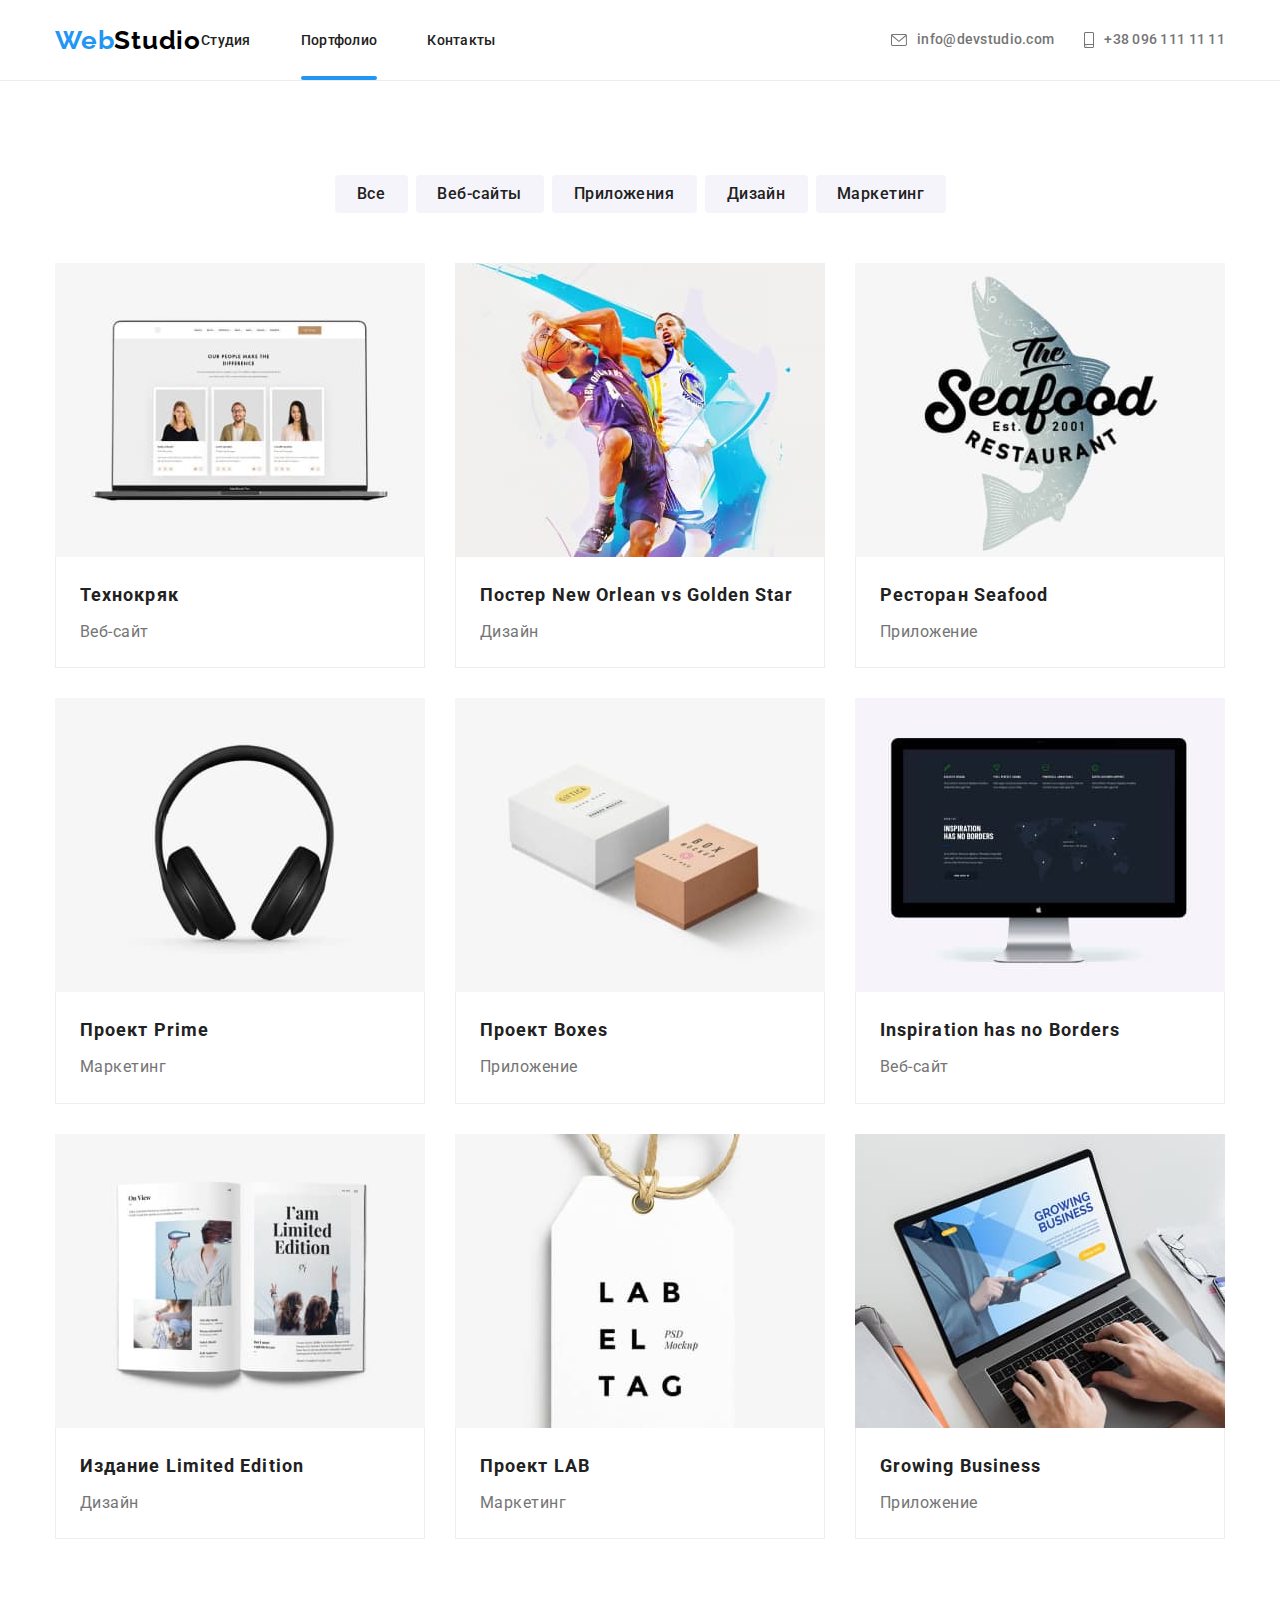
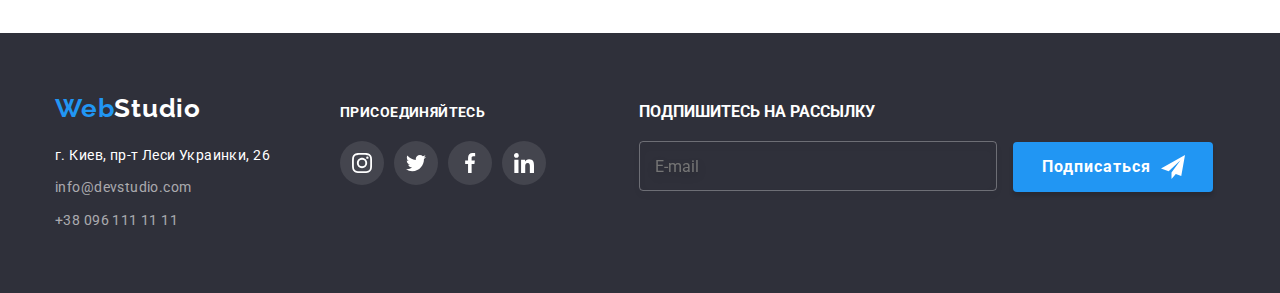
==== commit 56d6efcb: "main.min.css" ====
--- a/portfolio.html
+++ b/portfolio.html
@@ -12,8 +12,7 @@
     href="https://fonts.googleapis.com/css2?family=Oleo+Script&family=Raleway:wght@700&family=Roboto:wght@400;500;700;900&display=swap"
     rel="stylesheet">
   <link rel="stylesheet" href="https://cdn.jsdelivr.net/npm/modern-normalize@1.1.0/modern-normalize.min.css">
-  <link rel="stylesheet" href="./css/main.css">
-  <link rel="stylesheet" href="./css/style.css">
+  <link rel="stylesheet" href="./css/main.min.css">
 </head>
 
 <body>
--- a/css/main.min.css
+++ b/css/main.min.css
@@ -0,0 +1 @@
+:root{--primary-font: "Roboto", sans-serif;--secondary-font: "Raleway", sans-serif;--primary-text-color: #212121;--secondary-text-color: #757575;--hover-color: #2196f3;--timing-function: 250ms cubic-bezier(0.4, 0, 0.2, 1)}h1,h2,h3,h4,p{margin-top:0;margin-bottom:0}ul,ol{margin-top:0;margin-bottom:0;padding-left:0}img{display:block;max-width:100%;height:auto}button{cursor:pointer}body{font-family:var(--primary-font)}address{font-style:normal}.link{text-decoration:none}.list{list-style:none}.body{background:#e5e5e5}.style-sheet{font-size:18px;line-height:2;letter-spacing:.06em;color:var(--primary-text-color)}.style-sheet-text{font-size:16px;line-height:1.9;letter-spacing:.03em;color:var(--secondary-text-color)}.container{width:1200px;margin-left:auto;margin-right:auto;padding-left:15px;padding-right:15px}.section{padding-top:94px;padding-bottom:94px}.visually-hidden{position:absolute;width:1px;height:1px;margin:-1px;border:0;padding:0;white-space:nowrap;clip-path:inset(100%);clip:rect(0 0 0 0);overflow:hidden}.main-btn{display:inline-block;min-width:200px;border-radius:4px;border:1px solid rgba(0,0,0,0);padding:10px 32px;background-color:#2196f3;color:#fff;font-family:"Roboto",sans-serif;font-weight:700;font-size:16px;line-height:1.88;align-items:center;text-align:center;letter-spacing:.06em;cursor:pointer;transition:background-color 250ms cubic-bezier(0.4, 0, 0.2, 1),color 250ms cubic-bezier(0.4, 0, 0.2, 1)}.main-btn__active:hover,.main-btn__active:focus{background:#188ce8;box-shadow:0px 4px 4px rgba(0,0,0,.15);border-radius:4px;transition:color 250ms cubic-bezier(0.4, 0, 0.2, 1)}.btn-all:hover,.btn-all:focus{color:#fff;background:var(--hover-color);transition:transform 250ms cubic-bezier(0.4, 0, 0.2, 1)}.btn-all{height:38px;font-weight:500;font-size:16px;line-height:1.2;letter-spacing:.03em;color:var(--primary-text-color);background:#f5f4fa;border:0;border-radius:4px;cursor:pointer;transition:background-color 250ms cubic-bezier(0.4, 0, 0.2, 1),color 250ms cubic-bezier(0.4, 0, 0.2, 1),box-shadow 250ms cubic-bezier(0.4, 0, 0.2, 1)}.btn-basic{width:73px}.btn-site{width:128px}.btn-app{width:145px}.btn-design{width:103px}.btn-marketing{width:130px}.subscribe-button{display:inline-flex;align-items:center;font-weight:700;line-height:1.88;letter-spacing:.06em;color:#fff;background-color:#2196f3;box-shadow:0px 4px 4px rgba(0,0,0,.15);border-radius:4px;border:0;padding-left:29px;padding-right:28px;padding-top:10px;padding-bottom:10px}.button-section{display:flex;justify-content:center;padding-bottom:34px}.button-items{padding-bottom:16px}.btn-list{display:inline-block}.btn-list+.btn-list{margin-left:8px}.modal-close-btn{position:absolute;top:8px;right:8px;display:flex;align-items:center;justify-content:center;height:30px;width:30px;padding:0;background-color:rgba(0,0,0,0);border:1px solid rgba(0,0,0,.1);border-radius:50px;cursor:pointer;transition:fill var(--timing-function)}.modal-close-btn:hover,.modal-close-btn:focus{fill:var(--hover-color)}.modal-close-btn-icon{position:relative;top:.25px;right:.55px}.header{border-bottom:0ch;min-height:80px;border-bottom:1px solid #ececec}.page-header-container{display:flex;align-items:center}.logo{font-family:var(--secondary-font);font-weight:700;font-size:26px;line-height:1.17;letter-spacing:.03em;color:#000;transition:color 250ms cubic-bezier(0.4, 0, 0.2, 1)}.footer-logo{color:#fff}.logo-black{font-family:var(--secondary-font);color:var(--hover-color)}.logo:hover,.logo:focus{color:var(--hover-color)}.header-list{display:flex;position:relative}.linkstudio{padding-top:32px;padding-bottom:32px;font-weight:500;font-size:14px;line-height:1.14;letter-spacing:.02em;color:var(--primary-text-color);position:relative;transition:color 250ms cubic-bezier(0.4, 0, 0.2, 1)}.linkstudio:hover,.linkstudio:focus{color:var(--hover-color);transition:color 250ms cubic-bezier(0.4, 0, 0.2, 1)}.linkportfolio{padding-top:32px;padding-bottom:32px;font-weight:500;font-size:14px;line-height:1.14;letter-spacing:.02em;color:var(--primary-text-color);position:relative;transition:color 250ms cubic-bezier(0.4, 0, 0.2, 1)}.nav-items{margin-right:50px}.linkportfolio:hover,.linkportfolio:focus{color:var(--hover-color);transition:color 250ms cubic-bezier(0.4, 0, 0.2, 1)}.linkcontact{padding-top:32px;padding-bottom:32px;font-weight:500;font-size:14px;line-height:1.14;letter-spacing:.02em;color:var(--primary-text-color);position:relative;transition:color 250ms cubic-bezier(0.4, 0, 0.2, 1)}.linkcontact:hover,.linkcontact:focus{color:var(--hover-color);transition:color 250ms cubic-bezier(0.4, 0, 0.2, 1)}.linkcontact:hover,.linkcontact:focus{color:var(--hover-color);transition:color 250ms cubic-bezier(0.4, 0, 0.2, 1)}.contact-info{display:flex;margin-left:auto;align-content:center}.currrent::after{position:absolute;display:flex;gap:50px;content:"";width:100%;height:4px;border-radius:2px;bottom:0px;background-color:var(--hover-color)}.mail-link{font-weight:500;font-size:14px;line-height:1.14;letter-spacing:.02em;color:var(--secondary-text-color);padding:32px 0;text-decoration:none;display:flex;align-items:center;position:relative;transition:color 250ms cubic-bezier(0.4, 0, 0.2, 1)}.mail-link:hover,.mail-link:focus,.call-link:hover,.call-link:focus{color:var(--hover-color);transition:color 250ms cubic-bezier(0.4, 0, 0.2, 1)}.icon-post{width:16px;height:12px;margin-right:10px;fill:var(--secondary-text-color)}.icon-phone{width:10px;height:16px;margin-right:10px;fill:var(--secondary-text-color)}.call-link:hover .icon-phone,.call-link:focus .icon-phone{fill:#2196f3;transition:color 250ms cubic-bezier(0.4, 0, 0.2, 1)}.mail-link:hover .icon-post,.mail-link:focus .icon-post{fill:#2196f3;transition:color 250ms cubic-bezier(0.4, 0, 0.2, 1)}.call-link{font-weight:500;font-size:14px;line-height:1.14;letter-spacing:.02em;color:var(--secondary-text-color);margin-left:30px;padding:32px 0;text-decoration:none;display:flex;align-items:center;position:relative;transition:color 250ms cubic-bezier(0.4, 0, 0.2, 1)}.hero{background:#2f303a;position:relative;max-width:1600px;min-height:600px;padding-top:200px;padding-bottom:200px;margin:0 auto;text-align:center;background-image:linear-gradient(to right, rgba(47, 48, 58, 0.4), rgba(47, 48, 58, 0.4)),url(../images/bg.jpg);background-repeat:no-repeat;border-top:0ch;background-size:cover;background-position:center}.slogan{margin:0 auto;width:700px;font-weight:900;font-size:44px;line-height:1.36;letter-spacing:.06em;text-transform:uppercase;color:#fff;margin-bottom:30px}.feature-section{padding-bottom:47px}.feature-items{display:flex}.detail-item{width:270px;padding-bottom:0px}.detail-item+.detail-item{margin-left:30px}.feature-warp{display:flex;justify-content:center;align-items:center;background:#f5f4fa;border-radius:4px;width:270px;height:120px;margin-bottom:30px}.caption-detail{font-weight:700;font-size:14px;line-height:1.1;letter-spacing:.03em;text-transform:uppercase;margin-bottom:10px}.detail-text{max-width:270px;font-weight:400;font-size:14px;line-height:1.7;letter-spacing:.03em;color:var(--secondary-text-color)}.affair-section{padding-top:47px}.affair-title{padding-top:0px;margin-bottom:50px;font-weight:700;font-size:36px;line-height:1.2;text-align:center;letter-spacing:.03em}.affair-items{display:flex}.affair-item{position:relative;width:370px}.work-text{position:absolute;top:224px;font-weight:700;font-size:14px;line-height:16px;text-align:center;letter-spacing:.03em;text-transform:uppercase;color:#fff;background:rgba(47,48,58,.8);width:370px;height:70px;display:flex;justify-content:center;align-items:center}.caption-punctuality{font-weight:700;font-size:14px;line-height:1.1;letter-spacing:.03em;text-transform:uppercase}.punctuality-text{font-weight:400;font-size:14px;line-height:1.7;letter-spacing:.03em;color:var(--secondary-text-color)}.caption-plan{font-weight:700;font-size:14px;line-height:1.1;letter-spacing:.03em;text-transform:uppercase}.plan-text{font-weight:400;font-size:14px;line-height:1.7;letter-spacing:.03em;color:var(--secondary-text-color)}.caption-tech{font-weight:700;font-size:14px;line-height:1.1;letter-spacing:.03em;text-transform:uppercase}.tech-text{font-weight:400;font-size:14px;line-height:1.7;letter-spacing:.03em;color:var(--secondary-text-color)}.title{font-weight:700;font-size:36px;line-height:1.16;text-align:center;letter-spacing:.03em;margin-bottom:50px}.comand-section{background:#f5f4fa}.card{text-align:center;background:#fff;box-shadow:0px 1px 3px rgba(0,0,0,.12),0px 1px 1px rgba(0,0,0,.14),0px 2px 1px rgba(0,0,0,.2);border-radius:0px 0px 5px 5px}.card-title{font-size:16px;line-height:1.19;letter-spacing:.03em;padding-top:30px;padding-bottom:10px;color:var(--primary-text-color)}.card-text{padding-bottom:30px;font-size:16px;line-height:1.19;letter-spacing:.03em;color:var(--secondary-text-color)}.social-icons{display:flex;justify-content:center;gap:10px;fill:#afb1b8;margin-bottom:30px}.social-link{display:flex;justify-content:center;transition:background-color 250ms cubic-bezier(0.4, 0, 0.2, 1);width:44px;height:44px;border-radius:50%}.social-link:hover,.social-link:focus{background:var(--hover-color)}.social-eclipse{fill:#afb1b8;transition:fill 250ms cubic-bezier(0.4, 0, 0.2, 1)}.social-link:hover .social-eclipse,.social-link:focus .social-eclipse{fill:#fff;transition:color 250ms cubic-bezier(0.4, 0, 0.2, 1)}.regular-customers-list{display:flex;gap:30px}.regular-customers-logo{display:block;width:170px;height:90px;border:1px solid #afb1b8;color:#afb1b8;background-color:#fff;padding:16px 32px;transition:border-color 250ms cubic-bezier(0.4, 0, 0.2, 1)}.regular-clients-logo{width:106px;height:60px;fill:#afb1b8;transition:fill 250ms cubic-bezier(0.4, 0, 0.2, 1)}.clients{width:170px;height:92px}.regular-customers-logo:hover,.regular-customers-logo:focus{border-color:var(--hover-color)}.regular-customers-logo:hover .regular-clients-logo,.regular-customers-logo:focus .regular-clients-logo{fill:#2196f3}.footer-box{background:#2f303a;padding-top:60px;padding-bottom:60px}.footer-content{display:flex;align-items:baseline}.sec-logo{font-family:var(--secondary-font);font-size:26px;line-height:1.2;letter-spacing:.03em;text-decoration:none;color:#fff}.logo-white{color:var(--hover-color)}.address{margin-top:20px}.map-item{font-size:14px;line-height:1.7;letter-spacing:.03em;text-decoration:none;color:#fff;transition:background-color 250ms cubic-bezier(0.4, 0, 0.2, 1),color 250ms cubic-bezier(0.4, 0, 0.2, 1)}.map-item:hover,.map-item:focus{color:var(--hover-color);transition:color 250ms cubic-bezier(0.4, 0, 0.2, 1)}.mail-item{font-size:14px;line-height:1.7;letter-spacing:.03em;text-decoration:none;color:rgba(255,255,255,.6);transition:background-color 250ms cubic-bezier(0.4, 0, 0.2, 1),color 250ms cubic-bezier(0.4, 0, 0.2, 1)}.mail-item:hover,.mail-item:focus{color:var(--hover-color);transition:color 250ms cubic-bezier(0.4, 0, 0.2, 1)}.call-item{font-size:14px;line-height:1.7;letter-spacing:.03em;text-decoration:none;color:rgba(255,255,255,.6)}.call-item:hover,.call-item:focus{color:var(--hover-color);transition:color 250ms cubic-bezier(0.4, 0, 0.2, 1)}.address-link{padding-top:9px}.footer-social{margin-right:93px}.footer-items{display:flex;align-items:baseline}.footer-list-item{margin-right:70px}.join{margin-bottom:20px;font-weight:700;font-size:14px;line-height:1.14;letter-spacing:.03em;text-transform:uppercase;color:#fff}.footer-social-icons{display:flex;gap:10px}.footer-social-eclipse{height:20px}.footer-social-item{position:relative;width:44px;height:44px;border-radius:50%}.footer-social-link{position:absolute;fill:#fff;display:flex;justify-content:center;align-items:center;width:100%;height:100%;border-radius:50%;background-color:rgba(255,255,255,.1);transition:background-color 250ms cubic-bezier(0.4, 0, 0.2, 1)}.footer-social-link:hover,.footer-social-link:focus{background:#2196f3;transition:color 250ms cubic-bezier(0.4, 0, 0.2, 1)}.footer-social-eclipse{position:absolute;transition:fill 250ms cubic-bezier(0.4, 0, 0.2, 1)}.join__title{display:block;margin-bottom:20px;line-height:1.14;text-transform:uppercase;color:#fff}.subscribe__input{width:358px;height:50px;padding:15px;margin-right:12px;color:#fff;background-color:rgba(0,0,0,0);border:1px solid rgba(255,255,255,.3);filter:drop-shadow(0px 4px 4px rgba(0, 0, 0, 0.15));border-radius:4px}.subscribe-button__icon{margin-left:10px;fill:#fff}.big-portfolio-items{display:flex;flex-wrap:wrap;gap:30px}.color-card{transition:box-shadow 250ms cubic-bezier(0.4, 0, 0.2, 1)}.color-card:hover,.color-card:focus{box-shadow:0px 3px 1px rgba(0,0,0,.1),0px 1px 2px rgba(0,0,0,.08),0px 2px 2px rgba(0,0,0,.12);transition:color 250ms cubic-bezier(0.4, 0, 0.2, 1)}.portfolio-cont{border:1px solid #eee;border-top:rgba(0,0,0,0);padding:20px 24px;transition:box-shadow 250ms cubic-bezier(0.4, 0, 0.2, 1)}.overlay{position:relative;overflow:hidden}.portfolio-overlay{position:absolute;display:inline-block;content:"";width:100%;height:calc(100% + 1px);top:0;left:0;background-color:rgba(33,150,243,.9);transform:translateY(100%);transition:transform 250ms cubic-bezier(0.4, 0, 0.2, 1)}.color-card:hover .portfolio-overlay{transform:translateY(0);transition:transform 250ms cubic-bezier(0.4, 0, 0.2, 1)}.portfolio-description-text{position:absolute;top:0;left:0;padding:63px 24px;font-size:18px;line-height:1.56;color:#fff;color:#fff}.image-subject{margin-bottom:4px}.backdrop{position:fixed;top:0;left:0;z-index:100;width:100%;height:100%;opacity:1;background-color:rgba(0,0,0,.4);transition:opacity 500ms linear,visibility 500ms linear}.backdrop.is-hidden{opacity:0;visibility:hidden;pointer-events:none}.modal{position:absolute;top:50%;left:50%;width:528px;height:580px;transform:translate(-50%, -50%);background-color:#fff;box-shadow:0px 1px 3px rgba(0,0,0,.12),0px 1px 1px rgba(0,0,0,.14),0px 2px 1px rgba(0,0,0,.2);border-radius:4px}.contact-form{padding:40px}.modal-item{display:inline-block;margin-bottom:12px;font-weight:700;font-size:20px;line-height:1.14;text-align:center;color:#212121}.contact-form-field{position:relative;margin-bottom:10px;display:flex;flex-direction:column}.contact-form-element-desc{width:100%;margin-bottom:4px;font-weight:400;font-size:12px;line-height:1.17;letter-spacing:.01em;color:#757575}.contact-form-input{width:100%;padding:12px 16px 12px 42px;height:42px;border:1px solid rgba(33,33,33,.2);border-radius:4px;font-size:14px;line-height:1.14;letter-spacing:.01em;transition:border-color var(--timing-function)}.contact-form__icon{position:absolute;bottom:12px;left:12px;fill:#212121;transition:fill var(--timing-function)}.contact-form-message{width:100%;resize:none;padding:10px 16px;transition:border-color 250ms linear;border:1px solid rgba(33,33,33,.2);border-radius:4px}.contact-form-message{resize:none;padding-left:16px;padding-left:16px;font-size:14px;line-height:1.14;letter-spacing:.01em}.contact-form-message::placeholder{font-size:14px;line-height:1.14;letter-spacing:.01em;color:rgba(117,117,117,.5)}.contact-form-message:focus{border:1px solid #2196f3;outline:rgba(0,0,0,0)}.contact-form-input:focus+.contact-form__icon{fill:#2196f3}.callback-form__item{position:relative;margin-bottom:10px;display:flex;flex-direction:column}.policy-checkbox{flex-direction:row;align-items:center;margin-top:20px}.colback-form-field{width:100%;margin-bottom:4px;font-weight:400;font-size:12px;line-height:1.17;letter-spacing:.01em}.policy-checkbox__label{margin:0;padding-left:37px;font-size:14px;line-height:1.71;color:var(--secondary-text-color)}.contact-form-checkbox:focus{border:1px solid #2196f3;outline:rgba(0,0,0,0)}.contact-form-checkbox:checked+.form-check-icon{opacity:1}.contact-form-checkbox:focus-visible+.form-check-icon{outline:2px solid rgba(5,34,195,.7);outline-offset:1px}.contact-form-checkbox:checked~.form-uncheck-icon{opacity:0}.form-uncheck-icon{position:absolute;top:50%;left:14px;transform:translateY(-50%);cursor:pointer;width:16px;height:15px;fill:#000;transition:opacity var(--timing-function)}.form-check-icon{position:absolute;top:50%;left:14px;transform:translateY(-50%);width:16px;height:15px;cursor:pointer;opacity:0;transition:opacity var(--timing-function)}.policy-checkbox__link{font-size:14px;line-height:1.71;color:var(--hover-color)}.policy-checkbox__link:before{content:"";position:absolute;left:0;bottom:-3px;display:block;width:100%;height:5px;background-color:#fff;transform-origin:center;transform:scale(1);transition:transform var(--timing-function)}.policy-checkbox__link:hover,.policy-checkbox__link:focus{color:var(--secondary-text-color)}.contact-form-submit{display:flex;margin-top:30px;margin-right:auto;margin-left:auto;padding-left:55px;padding-right:55px;padding-top:10px;padding-bottom:10px;color:#fff;background-color:var(--hover-color);box-shadow:0px 4px 4px rgba(0,0,0,.15);transition:box-shadow var(--timing-function),background-color var(--timing-function);font-family:inherit;font-weight:700;font-size:16px;line-height:1.88;text-align:center;letter-spacing:.06em;border:none;border-radius:4px;cursor:pointer}.contact-form-submit:hover,.contact-form-submit:focus{background-color:#188ce8}.contact-form-input:focus{border:1px solid #2196f3;outline:rgba(0,0,0,0)}/*# sourceMappingURL=main.min.css.map */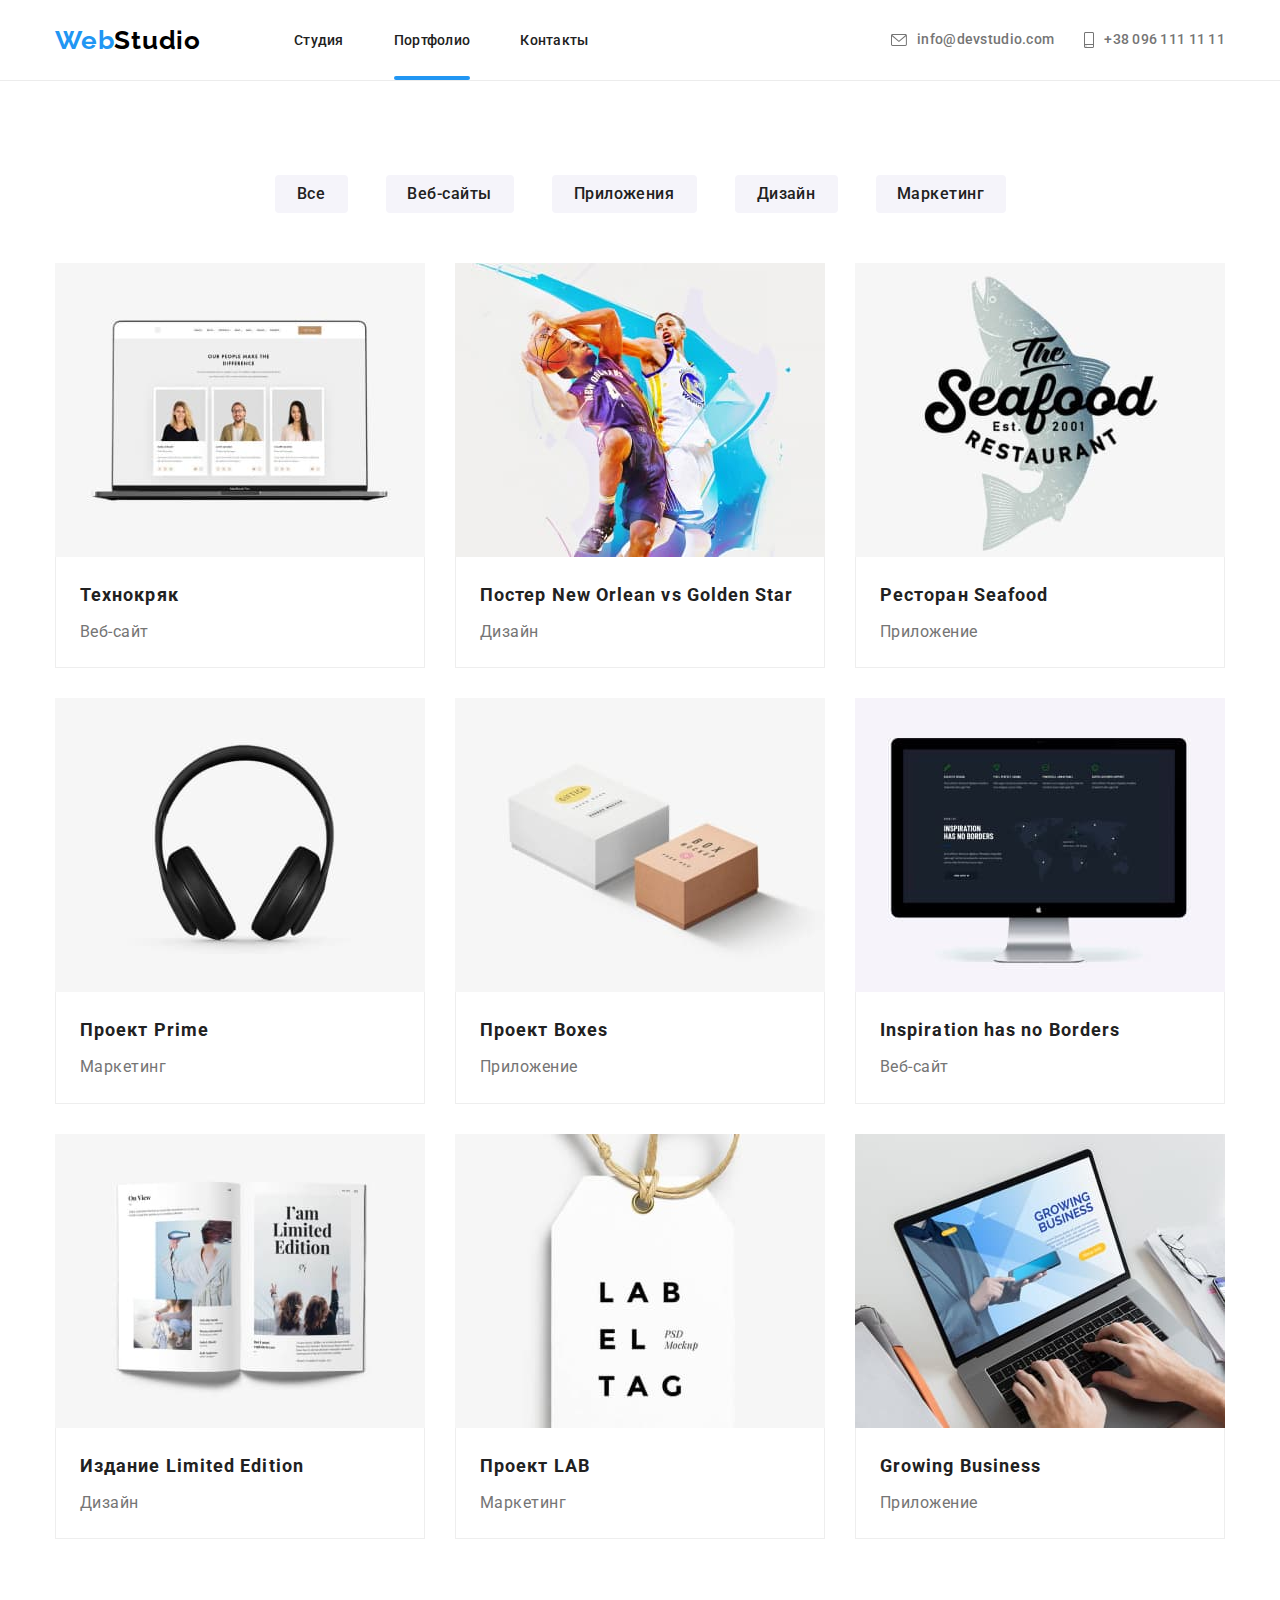
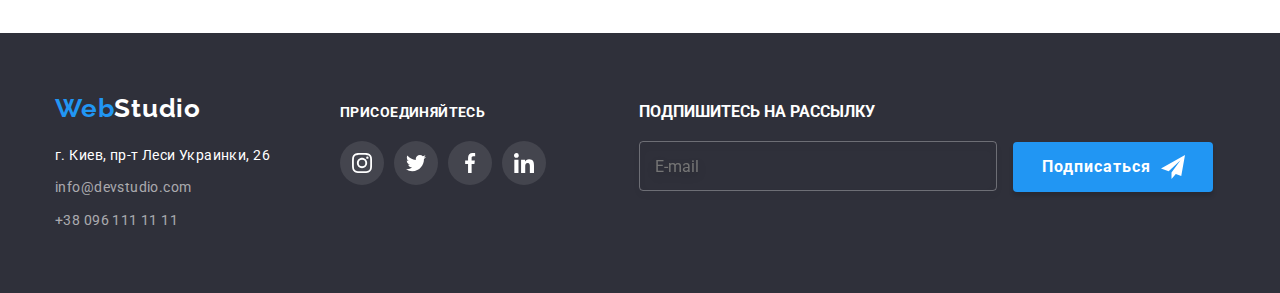
==== commit d7365cad: "HW-7" ====
--- a/portfolio.html
+++ b/portfolio.html
@@ -17,7 +17,6 @@
 
 <body>
   <header class="header ">
-
     <div class="page-header-container container">
       <a class="logo link" href="./index.html">
         <span class="logo-black">Web</span>Studio
@@ -25,29 +24,30 @@
       <nav class="menu-nav">
 
         <ul class="header-list list">
-          <li class="nav-items"><a class="link linkstudio" href="./index.html">Студия</a></li>
-          <li class="nav-items"><a class="currrent link linkportfolio" href="./portfolio.html">Портфолио</a></li>
-          <li class=""><a class="link linkcontact" href="#">Контакты</a></li>
+          <li class="nav__items"><a class=" link link__studio" href="./index.html">Студия</a></li>
+          <li class="nav__items"><a class="currrent link link__portfolio" href="./portfolio.html">Портфолио</a></li>
+          <li><a class="link link__contact" href="#">Контакты</a></li>
         </ul>
       </nav>
       <ul class="contact-info list">
-        <li class="list-mail">
-          <a class="mail-link link" href="mailto:info@devstudio.com">
-            <svg class="icon-post" width="16" height="12">
+        <li class="list__mail">
+          <a class="list-mail__link link" href="mailto:info@devstudio.com">
+            <svg class="icon__post" width="16" height="12">
               <use href="./images/sprite.svg#icon-post"></use>
             </svg>
             info@devstudio.com
           </a>
         </li>
         <li class="list-call">
-          <a class="call-link link" href="tel:+380961111111">
-            <svg class="icon-phone" width="10" height="16">
+          <a class="list-call__link link" href="tel:+380961111111">
+            <svg class="icon__phone" width="10" height="16">
               <use href="./images/sprite.svg#icon-smartphone"></use>
             </svg>+38 096 111 11 11</a>
         </li>
 
       </ul>
     </div>
+
 
 
   </header>
@@ -283,7 +283,7 @@
       </ul>
       <form class="subscribe">
         <b class="join__title subscribe-title">Подпишитесь на рассылку</b>
-        <label class="visually-hidden" for="subscribe_mail">E-mail</label>
+        <label class="visually--hidden" for="subscribe_mail">E-mail</label>
         <input class="subscribe__input" name="subscribe_mail" id="subscribe_mail" type="email" required
           placeholder="E-mail" />
         <button class="subscribe-button main-btn__active" type="submit">
--- a/css/main.min.css
+++ b/css/main.min.css
@@ -1 +1 @@
-:root{--primary-font: "Roboto", sans-serif;--secondary-font: "Raleway", sans-serif;--primary-text-color: #212121;--secondary-text-color: #757575;--hover-color: #2196f3;--timing-function: 250ms cubic-bezier(0.4, 0, 0.2, 1)}h1,h2,h3,h4,p{margin-top:0;margin-bottom:0}ul,ol{margin-top:0;margin-bottom:0;padding-left:0}img{display:block;max-width:100%;height:auto}button{cursor:pointer}body{font-family:var(--primary-font)}address{font-style:normal}.link{text-decoration:none}.list{list-style:none}.body{background:#e5e5e5}.style-sheet{font-size:18px;line-height:2;letter-spacing:.06em;color:var(--primary-text-color)}.style-sheet-text{font-size:16px;line-height:1.9;letter-spacing:.03em;color:var(--secondary-text-color)}.container{width:1200px;margin-left:auto;margin-right:auto;padding-left:15px;padding-right:15px}.section{padding-top:94px;padding-bottom:94px}.visually-hidden{position:absolute;width:1px;height:1px;margin:-1px;border:0;padding:0;white-space:nowrap;clip-path:inset(100%);clip:rect(0 0 0 0);overflow:hidden}.main-btn{display:inline-block;min-width:200px;border-radius:4px;border:1px solid rgba(0,0,0,0);padding:10px 32px;background-color:#2196f3;color:#fff;font-family:"Roboto",sans-serif;font-weight:700;font-size:16px;line-height:1.88;align-items:center;text-align:center;letter-spacing:.06em;cursor:pointer;transition:background-color 250ms cubic-bezier(0.4, 0, 0.2, 1),color 250ms cubic-bezier(0.4, 0, 0.2, 1)}.main-btn__active:hover,.main-btn__active:focus{background:#188ce8;box-shadow:0px 4px 4px rgba(0,0,0,.15);border-radius:4px;transition:color 250ms cubic-bezier(0.4, 0, 0.2, 1)}.btn-all:hover,.btn-all:focus{color:#fff;background:var(--hover-color);transition:transform 250ms cubic-bezier(0.4, 0, 0.2, 1)}.btn-all{height:38px;font-weight:500;font-size:16px;line-height:1.2;letter-spacing:.03em;color:var(--primary-text-color);background:#f5f4fa;border:0;border-radius:4px;cursor:pointer;transition:background-color 250ms cubic-bezier(0.4, 0, 0.2, 1),color 250ms cubic-bezier(0.4, 0, 0.2, 1),box-shadow 250ms cubic-bezier(0.4, 0, 0.2, 1)}.btn-basic{width:73px}.btn-site{width:128px}.btn-app{width:145px}.btn-design{width:103px}.btn-marketing{width:130px}.subscribe-button{display:inline-flex;align-items:center;font-weight:700;line-height:1.88;letter-spacing:.06em;color:#fff;background-color:#2196f3;box-shadow:0px 4px 4px rgba(0,0,0,.15);border-radius:4px;border:0;padding-left:29px;padding-right:28px;padding-top:10px;padding-bottom:10px}.button-section{display:flex;justify-content:center;padding-bottom:34px}.button-items{padding-bottom:16px}.btn-list{display:inline-block}.btn-list+.btn-list{margin-left:8px}.modal-close-btn{position:absolute;top:8px;right:8px;display:flex;align-items:center;justify-content:center;height:30px;width:30px;padding:0;background-color:rgba(0,0,0,0);border:1px solid rgba(0,0,0,.1);border-radius:50px;cursor:pointer;transition:fill var(--timing-function)}.modal-close-btn:hover,.modal-close-btn:focus{fill:var(--hover-color)}.modal-close-btn-icon{position:relative;top:.25px;right:.55px}.header{border-bottom:0ch;min-height:80px;border-bottom:1px solid #ececec}.page-header-container{display:flex;align-items:center}.logo{font-family:var(--secondary-font);font-weight:700;font-size:26px;line-height:1.17;letter-spacing:.03em;color:#000;transition:color 250ms cubic-bezier(0.4, 0, 0.2, 1)}.footer-logo{color:#fff}.logo-black{font-family:var(--secondary-font);color:var(--hover-color)}.logo:hover,.logo:focus{color:var(--hover-color)}.header-list{display:flex;position:relative}.linkstudio{padding-top:32px;padding-bottom:32px;font-weight:500;font-size:14px;line-height:1.14;letter-spacing:.02em;color:var(--primary-text-color);position:relative;transition:color 250ms cubic-bezier(0.4, 0, 0.2, 1)}.linkstudio:hover,.linkstudio:focus{color:var(--hover-color);transition:color 250ms cubic-bezier(0.4, 0, 0.2, 1)}.linkportfolio{padding-top:32px;padding-bottom:32px;font-weight:500;font-size:14px;line-height:1.14;letter-spacing:.02em;color:var(--primary-text-color);position:relative;transition:color 250ms cubic-bezier(0.4, 0, 0.2, 1)}.nav-items{margin-right:50px}.linkportfolio:hover,.linkportfolio:focus{color:var(--hover-color);transition:color 250ms cubic-bezier(0.4, 0, 0.2, 1)}.linkcontact{padding-top:32px;padding-bottom:32px;font-weight:500;font-size:14px;line-height:1.14;letter-spacing:.02em;color:var(--primary-text-color);position:relative;transition:color 250ms cubic-bezier(0.4, 0, 0.2, 1)}.linkcontact:hover,.linkcontact:focus{color:var(--hover-color);transition:color 250ms cubic-bezier(0.4, 0, 0.2, 1)}.linkcontact:hover,.linkcontact:focus{color:var(--hover-color);transition:color 250ms cubic-bezier(0.4, 0, 0.2, 1)}.contact-info{display:flex;margin-left:auto;align-content:center}.currrent::after{position:absolute;display:flex;gap:50px;content:"";width:100%;height:4px;border-radius:2px;bottom:0px;background-color:var(--hover-color)}.mail-link{font-weight:500;font-size:14px;line-height:1.14;letter-spacing:.02em;color:var(--secondary-text-color);padding:32px 0;text-decoration:none;display:flex;align-items:center;position:relative;transition:color 250ms cubic-bezier(0.4, 0, 0.2, 1)}.mail-link:hover,.mail-link:focus,.call-link:hover,.call-link:focus{color:var(--hover-color);transition:color 250ms cubic-bezier(0.4, 0, 0.2, 1)}.icon-post{width:16px;height:12px;margin-right:10px;fill:var(--secondary-text-color)}.icon-phone{width:10px;height:16px;margin-right:10px;fill:var(--secondary-text-color)}.call-link:hover .icon-phone,.call-link:focus .icon-phone{fill:#2196f3;transition:color 250ms cubic-bezier(0.4, 0, 0.2, 1)}.mail-link:hover .icon-post,.mail-link:focus .icon-post{fill:#2196f3;transition:color 250ms cubic-bezier(0.4, 0, 0.2, 1)}.call-link{font-weight:500;font-size:14px;line-height:1.14;letter-spacing:.02em;color:var(--secondary-text-color);margin-left:30px;padding:32px 0;text-decoration:none;display:flex;align-items:center;position:relative;transition:color 250ms cubic-bezier(0.4, 0, 0.2, 1)}.hero{background:#2f303a;position:relative;max-width:1600px;min-height:600px;padding-top:200px;padding-bottom:200px;margin:0 auto;text-align:center;background-image:linear-gradient(to right, rgba(47, 48, 58, 0.4), rgba(47, 48, 58, 0.4)),url(../images/bg.jpg);background-repeat:no-repeat;border-top:0ch;background-size:cover;background-position:center}.slogan{margin:0 auto;width:700px;font-weight:900;font-size:44px;line-height:1.36;letter-spacing:.06em;text-transform:uppercase;color:#fff;margin-bottom:30px}.feature-section{padding-bottom:47px}.feature-items{display:flex}.detail-item{width:270px;padding-bottom:0px}.detail-item+.detail-item{margin-left:30px}.feature-warp{display:flex;justify-content:center;align-items:center;background:#f5f4fa;border-radius:4px;width:270px;height:120px;margin-bottom:30px}.caption-detail{font-weight:700;font-size:14px;line-height:1.1;letter-spacing:.03em;text-transform:uppercase;margin-bottom:10px}.detail-text{max-width:270px;font-weight:400;font-size:14px;line-height:1.7;letter-spacing:.03em;color:var(--secondary-text-color)}.affair-section{padding-top:47px}.affair-title{padding-top:0px;margin-bottom:50px;font-weight:700;font-size:36px;line-height:1.2;text-align:center;letter-spacing:.03em}.affair-items{display:flex}.affair-item{position:relative;width:370px}.work-text{position:absolute;top:224px;font-weight:700;font-size:14px;line-height:16px;text-align:center;letter-spacing:.03em;text-transform:uppercase;color:#fff;background:rgba(47,48,58,.8);width:370px;height:70px;display:flex;justify-content:center;align-items:center}.caption-punctuality{font-weight:700;font-size:14px;line-height:1.1;letter-spacing:.03em;text-transform:uppercase}.punctuality-text{font-weight:400;font-size:14px;line-height:1.7;letter-spacing:.03em;color:var(--secondary-text-color)}.caption-plan{font-weight:700;font-size:14px;line-height:1.1;letter-spacing:.03em;text-transform:uppercase}.plan-text{font-weight:400;font-size:14px;line-height:1.7;letter-spacing:.03em;color:var(--secondary-text-color)}.caption-tech{font-weight:700;font-size:14px;line-height:1.1;letter-spacing:.03em;text-transform:uppercase}.tech-text{font-weight:400;font-size:14px;line-height:1.7;letter-spacing:.03em;color:var(--secondary-text-color)}.title{font-weight:700;font-size:36px;line-height:1.16;text-align:center;letter-spacing:.03em;margin-bottom:50px}.comand-section{background:#f5f4fa}.card{text-align:center;background:#fff;box-shadow:0px 1px 3px rgba(0,0,0,.12),0px 1px 1px rgba(0,0,0,.14),0px 2px 1px rgba(0,0,0,.2);border-radius:0px 0px 5px 5px}.card-title{font-size:16px;line-height:1.19;letter-spacing:.03em;padding-top:30px;padding-bottom:10px;color:var(--primary-text-color)}.card-text{padding-bottom:30px;font-size:16px;line-height:1.19;letter-spacing:.03em;color:var(--secondary-text-color)}.social-icons{display:flex;justify-content:center;gap:10px;fill:#afb1b8;margin-bottom:30px}.social-link{display:flex;justify-content:center;transition:background-color 250ms cubic-bezier(0.4, 0, 0.2, 1);width:44px;height:44px;border-radius:50%}.social-link:hover,.social-link:focus{background:var(--hover-color)}.social-eclipse{fill:#afb1b8;transition:fill 250ms cubic-bezier(0.4, 0, 0.2, 1)}.social-link:hover .social-eclipse,.social-link:focus .social-eclipse{fill:#fff;transition:color 250ms cubic-bezier(0.4, 0, 0.2, 1)}.regular-customers-list{display:flex;gap:30px}.regular-customers-logo{display:block;width:170px;height:90px;border:1px solid #afb1b8;color:#afb1b8;background-color:#fff;padding:16px 32px;transition:border-color 250ms cubic-bezier(0.4, 0, 0.2, 1)}.regular-clients-logo{width:106px;height:60px;fill:#afb1b8;transition:fill 250ms cubic-bezier(0.4, 0, 0.2, 1)}.clients{width:170px;height:92px}.regular-customers-logo:hover,.regular-customers-logo:focus{border-color:var(--hover-color)}.regular-customers-logo:hover .regular-clients-logo,.regular-customers-logo:focus .regular-clients-logo{fill:#2196f3}.footer-box{background:#2f303a;padding-top:60px;padding-bottom:60px}.footer-content{display:flex;align-items:baseline}.sec-logo{font-family:var(--secondary-font);font-size:26px;line-height:1.2;letter-spacing:.03em;text-decoration:none;color:#fff}.logo-white{color:var(--hover-color)}.address{margin-top:20px}.map-item{font-size:14px;line-height:1.7;letter-spacing:.03em;text-decoration:none;color:#fff;transition:background-color 250ms cubic-bezier(0.4, 0, 0.2, 1),color 250ms cubic-bezier(0.4, 0, 0.2, 1)}.map-item:hover,.map-item:focus{color:var(--hover-color);transition:color 250ms cubic-bezier(0.4, 0, 0.2, 1)}.mail-item{font-size:14px;line-height:1.7;letter-spacing:.03em;text-decoration:none;color:rgba(255,255,255,.6);transition:background-color 250ms cubic-bezier(0.4, 0, 0.2, 1),color 250ms cubic-bezier(0.4, 0, 0.2, 1)}.mail-item:hover,.mail-item:focus{color:var(--hover-color);transition:color 250ms cubic-bezier(0.4, 0, 0.2, 1)}.call-item{font-size:14px;line-height:1.7;letter-spacing:.03em;text-decoration:none;color:rgba(255,255,255,.6)}.call-item:hover,.call-item:focus{color:var(--hover-color);transition:color 250ms cubic-bezier(0.4, 0, 0.2, 1)}.address-link{padding-top:9px}.footer-social{margin-right:93px}.footer-items{display:flex;align-items:baseline}.footer-list-item{margin-right:70px}.join{margin-bottom:20px;font-weight:700;font-size:14px;line-height:1.14;letter-spacing:.03em;text-transform:uppercase;color:#fff}.footer-social-icons{display:flex;gap:10px}.footer-social-eclipse{height:20px}.footer-social-item{position:relative;width:44px;height:44px;border-radius:50%}.footer-social-link{position:absolute;fill:#fff;display:flex;justify-content:center;align-items:center;width:100%;height:100%;border-radius:50%;background-color:rgba(255,255,255,.1);transition:background-color 250ms cubic-bezier(0.4, 0, 0.2, 1)}.footer-social-link:hover,.footer-social-link:focus{background:#2196f3;transition:color 250ms cubic-bezier(0.4, 0, 0.2, 1)}.footer-social-eclipse{position:absolute;transition:fill 250ms cubic-bezier(0.4, 0, 0.2, 1)}.join__title{display:block;margin-bottom:20px;line-height:1.14;text-transform:uppercase;color:#fff}.subscribe__input{width:358px;height:50px;padding:15px;margin-right:12px;color:#fff;background-color:rgba(0,0,0,0);border:1px solid rgba(255,255,255,.3);filter:drop-shadow(0px 4px 4px rgba(0, 0, 0, 0.15));border-radius:4px}.subscribe-button__icon{margin-left:10px;fill:#fff}.big-portfolio-items{display:flex;flex-wrap:wrap;gap:30px}.color-card{transition:box-shadow 250ms cubic-bezier(0.4, 0, 0.2, 1)}.color-card:hover,.color-card:focus{box-shadow:0px 3px 1px rgba(0,0,0,.1),0px 1px 2px rgba(0,0,0,.08),0px 2px 2px rgba(0,0,0,.12);transition:color 250ms cubic-bezier(0.4, 0, 0.2, 1)}.portfolio-cont{border:1px solid #eee;border-top:rgba(0,0,0,0);padding:20px 24px;transition:box-shadow 250ms cubic-bezier(0.4, 0, 0.2, 1)}.overlay{position:relative;overflow:hidden}.portfolio-overlay{position:absolute;display:inline-block;content:"";width:100%;height:calc(100% + 1px);top:0;left:0;background-color:rgba(33,150,243,.9);transform:translateY(100%);transition:transform 250ms cubic-bezier(0.4, 0, 0.2, 1)}.color-card:hover .portfolio-overlay{transform:translateY(0);transition:transform 250ms cubic-bezier(0.4, 0, 0.2, 1)}.portfolio-description-text{position:absolute;top:0;left:0;padding:63px 24px;font-size:18px;line-height:1.56;color:#fff;color:#fff}.image-subject{margin-bottom:4px}.backdrop{position:fixed;top:0;left:0;z-index:100;width:100%;height:100%;opacity:1;background-color:rgba(0,0,0,.4);transition:opacity 500ms linear,visibility 500ms linear}.backdrop.is-hidden{opacity:0;visibility:hidden;pointer-events:none}.modal{position:absolute;top:50%;left:50%;width:528px;height:580px;transform:translate(-50%, -50%);background-color:#fff;box-shadow:0px 1px 3px rgba(0,0,0,.12),0px 1px 1px rgba(0,0,0,.14),0px 2px 1px rgba(0,0,0,.2);border-radius:4px}.contact-form{padding:40px}.modal-item{display:inline-block;margin-bottom:12px;font-weight:700;font-size:20px;line-height:1.14;text-align:center;color:#212121}.contact-form-field{position:relative;margin-bottom:10px;display:flex;flex-direction:column}.contact-form-element-desc{width:100%;margin-bottom:4px;font-weight:400;font-size:12px;line-height:1.17;letter-spacing:.01em;color:#757575}.contact-form-input{width:100%;padding:12px 16px 12px 42px;height:42px;border:1px solid rgba(33,33,33,.2);border-radius:4px;font-size:14px;line-height:1.14;letter-spacing:.01em;transition:border-color var(--timing-function)}.contact-form__icon{position:absolute;bottom:12px;left:12px;fill:#212121;transition:fill var(--timing-function)}.contact-form-message{width:100%;resize:none;padding:10px 16px;transition:border-color 250ms linear;border:1px solid rgba(33,33,33,.2);border-radius:4px}.contact-form-message{resize:none;padding-left:16px;padding-left:16px;font-size:14px;line-height:1.14;letter-spacing:.01em}.contact-form-message::placeholder{font-size:14px;line-height:1.14;letter-spacing:.01em;color:rgba(117,117,117,.5)}.contact-form-message:focus{border:1px solid #2196f3;outline:rgba(0,0,0,0)}.contact-form-input:focus+.contact-form__icon{fill:#2196f3}.callback-form__item{position:relative;margin-bottom:10px;display:flex;flex-direction:column}.policy-checkbox{flex-direction:row;align-items:center;margin-top:20px}.colback-form-field{width:100%;margin-bottom:4px;font-weight:400;font-size:12px;line-height:1.17;letter-spacing:.01em}.policy-checkbox__label{margin:0;padding-left:37px;font-size:14px;line-height:1.71;color:var(--secondary-text-color)}.contact-form-checkbox:focus{border:1px solid #2196f3;outline:rgba(0,0,0,0)}.contact-form-checkbox:checked+.form-check-icon{opacity:1}.contact-form-checkbox:focus-visible+.form-check-icon{outline:2px solid rgba(5,34,195,.7);outline-offset:1px}.contact-form-checkbox:checked~.form-uncheck-icon{opacity:0}.form-uncheck-icon{position:absolute;top:50%;left:14px;transform:translateY(-50%);cursor:pointer;width:16px;height:15px;fill:#000;transition:opacity var(--timing-function)}.form-check-icon{position:absolute;top:50%;left:14px;transform:translateY(-50%);width:16px;height:15px;cursor:pointer;opacity:0;transition:opacity var(--timing-function)}.policy-checkbox__link{font-size:14px;line-height:1.71;color:var(--hover-color)}.policy-checkbox__link:before{content:"";position:absolute;left:0;bottom:-3px;display:block;width:100%;height:5px;background-color:#fff;transform-origin:center;transform:scale(1);transition:transform var(--timing-function)}.policy-checkbox__link:hover,.policy-checkbox__link:focus{color:var(--secondary-text-color)}.contact-form-submit{display:flex;margin-top:30px;margin-right:auto;margin-left:auto;padding-left:55px;padding-right:55px;padding-top:10px;padding-bottom:10px;color:#fff;background-color:var(--hover-color);box-shadow:0px 4px 4px rgba(0,0,0,.15);transition:box-shadow var(--timing-function),background-color var(--timing-function);font-family:inherit;font-weight:700;font-size:16px;line-height:1.88;text-align:center;letter-spacing:.06em;border:none;border-radius:4px;cursor:pointer}.contact-form-submit:hover,.contact-form-submit:focus{background-color:#188ce8}.contact-form-input:focus{border:1px solid #2196f3;outline:rgba(0,0,0,0)}/*# sourceMappingURL=main.min.css.map */+:root{--primary-font: "Roboto", sans-serif;--secondary-font: "Raleway", sans-serif;--primary-text-color: #212121;--secondary-text-color: #757575;--hover-color: #2196f3;--timing-function: 250ms cubic-bezier(0.4, 0, 0.2, 1)}h1,h2,h3,h4,p{margin-top:0;margin-bottom:0}ul,ol{margin-top:0;margin-bottom:0;padding-left:0}img{display:block;max-width:100%;height:auto}button{cursor:pointer}body{font-family:var(--primary-font)}address{font-style:normal}.link{text-decoration:none}.list{list-style:none}.body{background:#e5e5e5}.style-sheet{font-size:18px;line-height:2;letter-spacing:.06em;color:var(--primary-text-color)}.style-sheet-text{font-size:16px;line-height:1.9;letter-spacing:.03em;color:var(--secondary-text-color)}.container{width:1200px;margin-left:auto;margin-right:auto;padding-left:15px;padding-right:15px}.section{padding-top:94px;padding-bottom:94px}.visually--hidden{position:absolute;width:1px;height:1px;margin:-1px;border:0;padding:0;white-space:nowrap;clip-path:inset(100%);clip:rect(0 0 0 0);overflow:hidden}.main__btn{display:inline-block;min-width:200px;border-radius:4px;border:1px solid rgba(0,0,0,0);padding:10px 32px;background-color:#2196f3;color:#fff;font-family:"Roboto",sans-serif;font-weight:700;font-size:16px;line-height:1.88;align-items:center;text-align:center;letter-spacing:.06em;cursor:pointer;transition:background-color 250ms cubic-bezier(0.4, 0, 0.2, 1),color 250ms cubic-bezier(0.4, 0, 0.2, 1)}.main__btn--active:hover,.main__btn--active:focus{background:#188ce8;box-shadow:0px 4px 4px rgba(0,0,0,.15);border-radius:4px;transition:color 250ms cubic-bezier(0.4, 0, 0.2, 1)}.btn-all{height:38px;font-weight:500;font-size:16px;line-height:1.2;letter-spacing:.03em;color:var(--primary-text-color);background:#f5f4fa;border:0;border-radius:4px;cursor:pointer;transition:background-color 250ms cubic-bezier(0.4, 0, 0.2, 1),color 250ms cubic-bezier(0.4, 0, 0.2, 1),box-shadow 250ms cubic-bezier(0.4, 0, 0.2, 1)}.btn-all:hover,.btn-all:focus{color:#fff;background:var(--hover-color);transition:transform 250ms cubic-bezier(0.4, 0, 0.2, 1)}.btn-basic{width:73px}.btn-site{width:128px}.btn-app{width:145px}.btn-design{width:103px}.btn-marketing{width:130px}.subscribe-button{display:inline-flex;align-items:center;font-weight:700;line-height:1.88;letter-spacing:.06em;color:#fff;background-color:#2196f3;box-shadow:0px 4px 4px rgba(0,0,0,.15);border-radius:4px;border:0;padding-left:29px;padding-right:28px;padding-top:10px;padding-bottom:10px}.button-section{display:flex;justify-content:center;padding-bottom:34px}.button-items{padding-bottom:16px}.btn-list{display:inline-block}.btn-list+.btn-list{margin-left:8px}.modal-close-btn{position:absolute;top:8px;right:8px;display:flex;align-items:center;justify-content:center;height:30px;width:30px;padding:0;background-color:rgba(0,0,0,0);border:1px solid rgba(0,0,0,.1);border-radius:50px;cursor:pointer;transition:fill var(--timing-function)}.modal-close-btn:hover,.modal-close-btn:focus{fill:var(--hover-color)}.modal-close-btn-icon{position:relative;top:.25px;right:.55px}.header{border-bottom:0ch;min-height:80px;border-bottom:1px solid #ececec}.page-header-container{display:flex;align-items:center}.logo{font-family:var(--secondary-font);font-weight:700;font-size:26px;line-height:1.17;letter-spacing:.03em;color:#000;transition:color 250ms cubic-bezier(0.4, 0, 0.2, 1)}.logo:hover,.logo:focus{color:var(--hover-color)}.footer-logo{color:#fff}.logo-black{font-family:var(--secondary-font);color:var(--hover-color)}.header-list{display:flex;position:relative}.menu-nav{margin-left:93px}.link__studio{padding-top:32px;padding-bottom:32px;font-weight:500;font-size:14px;line-height:1.14;letter-spacing:.02em;color:var(--primary-text-color);position:relative;transition:color 250ms cubic-bezier(0.4, 0, 0.2, 1)}.link__studio:hover,.link__studio:focus{color:var(--hover-color);transition:color 250ms cubic-bezier(0.4, 0, 0.2, 1)}.link__portfolio{padding-top:32px;padding-bottom:32px;font-weight:500;font-size:14px;line-height:1.14;letter-spacing:.02em;color:var(--primary-text-color);position:relative;transition:color 250ms cubic-bezier(0.4, 0, 0.2, 1)}.link__portfolio:hover,.link__portfolio:focus{color:var(--hover-color);transition:color 250ms cubic-bezier(0.4, 0, 0.2, 1)}.nav__items{margin-right:50px}.link__contact{padding-top:32px;padding-bottom:32px;font-weight:500;font-size:14px;line-height:1.14;letter-spacing:.02em;color:var(--primary-text-color);position:relative;transition:color 250ms cubic-bezier(0.4, 0, 0.2, 1)}.link__contact:hover,.link__contact:focus{color:var(--hover-color);transition:color 250ms cubic-bezier(0.4, 0, 0.2, 1)}.contact-info{display:flex;margin-left:auto;align-content:center}.currrent::after{position:absolute;display:flex;gap:50px;content:"";width:100%;height:4px;border-radius:2px;bottom:0px;background-color:var(--hover-color)}.list-mail__link{font-weight:500;font-size:14px;line-height:1.14;letter-spacing:.02em;color:var(--secondary-text-color);padding:32px 0;text-decoration:none;display:flex;align-items:center;position:relative;transition:color 250ms cubic-bezier(0.4, 0, 0.2, 1)}.list-mail__link:hover,.list-mail__link:focus{color:var(--hover-color);transition:color 250ms cubic-bezier(0.4, 0, 0.2, 1)}.list-mail__link:hover .icon__post,.list-mail__link:focus .icon__post{fill:#2196f3;transition:color 250ms cubic-bezier(0.4, 0, 0.2, 1)}.icon__post{width:16px;height:12px;margin-right:10px;fill:var(--secondary-text-color)}.icon__phone{width:10px;height:16px;margin-right:10px;fill:var(--secondary-text-color)}.list-call__link{font-weight:500;font-size:14px;line-height:1.14;letter-spacing:.02em;color:var(--secondary-text-color);margin-left:30px;padding:32px 0;text-decoration:none;display:flex;align-items:center;position:relative;transition:color 250ms cubic-bezier(0.4, 0, 0.2, 1)}.list-call__link:hover,.list-call__link:focus{color:var(--hover-color);transition:color 250ms cubic-bezier(0.4, 0, 0.2, 1)}.list-call__link:focus .icon__phone,.list-call__link:hover .icon__phone{fill:#2196f3;transition:color 250ms cubic-bezier(0.4, 0, 0.2, 1)}.hero{background:#2f303a;position:relative;max-width:1600px;min-height:600px;padding-top:200px;padding-bottom:200px;margin:0 auto;text-align:center;background-image:linear-gradient(to right, rgba(47, 48, 58, 0.4), rgba(47, 48, 58, 0.4)),url(../images/bg.jpg);background-repeat:no-repeat;border-top:0ch;background-size:cover;background-position:center}.hero__slogan{margin:0 auto;width:700px;font-weight:900;font-size:44px;line-height:1.36;letter-spacing:.06em;text-transform:uppercase;color:#fff;margin-bottom:30px}.feature-section{padding-bottom:47px}.feature-items{display:flex;gap:30px}.feature-items__detail{width:270px;padding-bottom:0px}.feature-warp{display:flex;justify-content:center;align-items:center;background:#f5f4fa;border-radius:4px;width:270px;height:120px;margin-bottom:30px}.caption-detail{font-weight:700;font-size:14px;line-height:1.1;letter-spacing:.03em;text-transform:uppercase;margin-bottom:10px}.detail-text{max-width:270px;font-weight:400;font-size:14px;line-height:1.7;letter-spacing:.03em;color:var(--secondary-text-color)}.affair-section{padding-top:47px}.affair-title{padding-top:0px;margin-bottom:50px;font-weight:700;font-size:36px;line-height:1.2;text-align:center;letter-spacing:.03em}.affair-items{display:flex}.affair-item{position:relative;width:370px}.work-text{position:absolute;top:224px;font-weight:700;font-size:14px;line-height:16px;text-align:center;letter-spacing:.03em;text-transform:uppercase;color:#fff;background:rgba(47,48,58,.8);width:370px;height:70px;display:flex;justify-content:center;align-items:center}.caption-punctuality{font-weight:700;font-size:14px;line-height:1.1;letter-spacing:.03em;text-transform:uppercase}.punctuality-text{font-weight:400;font-size:14px;line-height:1.7;letter-spacing:.03em;color:var(--secondary-text-color)}.caption-plan{font-weight:700;font-size:14px;line-height:1.1;letter-spacing:.03em;text-transform:uppercase}.plan-text{font-weight:400;font-size:14px;line-height:1.7;letter-spacing:.03em;color:var(--secondary-text-color)}.caption-tech{font-weight:700;font-size:14px;line-height:1.1;letter-spacing:.03em;text-transform:uppercase}.tech-text{font-weight:400;font-size:14px;line-height:1.7;letter-spacing:.03em;color:var(--secondary-text-color)}.title{font-weight:700;font-size:36px;line-height:1.16;text-align:center;letter-spacing:.03em;margin-bottom:50px}.comand-section{background:#f5f4fa}.card{text-align:center;background:#fff;box-shadow:0px 1px 3px rgba(0,0,0,.12),0px 1px 1px rgba(0,0,0,.14),0px 2px 1px rgba(0,0,0,.2);border-radius:0px 0px 5px 5px}.card-title{font-size:16px;line-height:1.19;letter-spacing:.03em;padding-top:30px;padding-bottom:10px;color:var(--primary-text-color)}.card-text{padding-bottom:30px;font-size:16px;line-height:1.19;letter-spacing:.03em;color:var(--secondary-text-color)}.social-icons{display:flex;justify-content:center;gap:10px;fill:#afb1b8;margin-bottom:30px}.social-link{display:flex;justify-content:center;transition:background-color 250ms cubic-bezier(0.4, 0, 0.2, 1);width:44px;height:44px;border-radius:50%}.social-link:hover,.social-link:focus{background:var(--hover-color)}.social-link:hover .social-eclipse,.social-link:focus .social-eclipse{fill:#fff;transition:color 250ms cubic-bezier(0.4, 0, 0.2, 1)}.social-eclipse{fill:#afb1b8;transition:fill 250ms cubic-bezier(0.4, 0, 0.2, 1)}.regular-customers-list{display:flex;gap:30px}.regular-customers-logo{display:block;width:170px;height:90px;border:1px solid #afb1b8;color:#afb1b8;background-color:#fff;padding:16px 32px;transition:border-color 250ms cubic-bezier(0.4, 0, 0.2, 1)}.regular-clients-logo{width:106px;height:60px;fill:#afb1b8;transition:fill 250ms cubic-bezier(0.4, 0, 0.2, 1)}.clients{width:170px;height:92px}.regular-customers-logo:hover,.regular-customers-logo:focus{border-color:var(--hover-color)}.regular-customers-logo:hover .regular-clients-logo,.regular-customers-logo:focus .regular-clients-logo{fill:#2196f3}.footer-box{background:#2f303a;padding-top:60px;padding-bottom:60px}.footer-content{display:flex;align-items:baseline}.sec-logo{font-family:var(--secondary-font);font-size:26px;line-height:1.2;letter-spacing:.03em;text-decoration:none;color:#fff}.logo-white{color:var(--hover-color)}.address{margin-top:20px}.map-item{font-size:14px;line-height:1.7;letter-spacing:.03em;text-decoration:none;color:#fff;transition:background-color 250ms cubic-bezier(0.4, 0, 0.2, 1),color 250ms cubic-bezier(0.4, 0, 0.2, 1)}.map-item:hover,.map-item:focus{color:var(--hover-color);transition:color 250ms cubic-bezier(0.4, 0, 0.2, 1)}.mail-item{font-size:14px;line-height:1.7;letter-spacing:.03em;text-decoration:none;color:rgba(255,255,255,.6);transition:background-color 250ms cubic-bezier(0.4, 0, 0.2, 1),color 250ms cubic-bezier(0.4, 0, 0.2, 1)}.mail-item:hover,.mail-item:focus{color:var(--hover-color);transition:color 250ms cubic-bezier(0.4, 0, 0.2, 1)}.call-item{font-size:14px;line-height:1.7;letter-spacing:.03em;text-decoration:none;color:rgba(255,255,255,.6)}.call-item:hover,.call-item:focus{color:var(--hover-color);transition:color 250ms cubic-bezier(0.4, 0, 0.2, 1)}.address-link{padding-top:9px}.footer-social{margin-right:93px}.footer-items{display:flex;align-items:baseline}.footer-list-item{margin-right:70px}.join{margin-bottom:20px;font-weight:700;font-size:14px;line-height:1.14;letter-spacing:.03em;text-transform:uppercase;color:#fff}.footer-social-icons{display:flex;gap:10px}.footer-social-eclipse{height:20px}.footer-social-item{position:relative;width:44px;height:44px;border-radius:50%}.footer-social-link{position:absolute;fill:#fff;display:flex;justify-content:center;align-items:center;width:100%;height:100%;border-radius:50%;background-color:rgba(255,255,255,.1);transition:background-color 250ms cubic-bezier(0.4, 0, 0.2, 1)}.footer-social-link:hover,.footer-social-link:focus{background:#2196f3;transition:color 250ms cubic-bezier(0.4, 0, 0.2, 1)}.footer-social-eclipse{position:absolute;transition:fill 250ms cubic-bezier(0.4, 0, 0.2, 1)}.join__title{display:block;margin-bottom:20px;line-height:1.14;text-transform:uppercase;color:#fff}.subscribe__input{width:358px;height:50px;padding:15px;margin-right:12px;color:#fff;background-color:rgba(0,0,0,0);border:1px solid rgba(255,255,255,.3);filter:drop-shadow(0px 4px 4px rgba(0, 0, 0, 0.15));border-radius:4px}.subscribe-button__icon{margin-left:10px;fill:#fff}.big-portfolio-items{display:flex;flex-wrap:wrap;gap:30px}.color-card{transition:box-shadow 250ms cubic-bezier(0.4, 0, 0.2, 1)}.color-card:hover,.color-card:focus{box-shadow:0px 3px 1px rgba(0,0,0,.1),0px 1px 2px rgba(0,0,0,.08),0px 2px 2px rgba(0,0,0,.12);transition:color 250ms cubic-bezier(0.4, 0, 0.2, 1)}.portfolio-cont{border:1px solid #eee;border-top:rgba(0,0,0,0);padding:20px 24px;transition:box-shadow 250ms cubic-bezier(0.4, 0, 0.2, 1)}.overlay{position:relative;overflow:hidden}.portfolio-overlay{position:absolute;display:inline-block;content:"";width:100%;height:calc(100% + 1px);top:0;left:0;background-color:rgba(33,150,243,.9);transform:translateY(100%);transition:transform 250ms cubic-bezier(0.4, 0, 0.2, 1)}.color-card:hover .portfolio-overlay{transform:translateY(0);transition:transform 250ms cubic-bezier(0.4, 0, 0.2, 1)}.portfolio-description-text{position:absolute;top:0;left:0;padding:63px 24px;font-size:18px;line-height:1.56;color:#fff;color:#fff}.image-subject{margin-bottom:4px}.backdrop{position:fixed;top:0;left:0;z-index:100;width:100%;height:100%;opacity:1;background-color:rgba(0,0,0,.4);transition:opacity 500ms linear,visibility 500ms linear}.backdrop.is-hidden{opacity:0;visibility:hidden;pointer-events:none}.modal{position:absolute;top:50%;left:50%;width:528px;height:580px;transform:translate(-50%, -50%);background-color:#fff;box-shadow:0px 1px 3px rgba(0,0,0,.12),0px 1px 1px rgba(0,0,0,.14),0px 2px 1px rgba(0,0,0,.2);border-radius:4px}.contact-form{padding:40px}.modal-item{display:block;margin-bottom:12px;font-weight:700;font-size:20px;line-height:1.14;text-align:center;color:#212121}.contact-form-field{position:relative;margin-bottom:10px;display:flex;flex-direction:column}.contact-form-element-desc{width:100%;margin-bottom:4px;font-weight:400;font-size:12px;line-height:1.17;letter-spacing:.01em;color:#757575}.contact-form-input{width:100%;padding:12px 16px 12px 42px;height:42px;border:1px solid rgba(33,33,33,.2);border-radius:4px;font-size:14px;line-height:1.14;letter-spacing:.01em;transition:border-color var(--timing-function)}.contact-form__icon{position:absolute;bottom:12px;left:12px;fill:#212121;transition:fill var(--timing-function)}.contact-form-message{width:100%;padding:10px 16px;transition:border-color 250ms linear;border:1px solid rgba(33,33,33,.2);border-radius:4px;font-size:14px;line-height:1.14;letter-spacing:.01em}.contact-form-message::placeholder{font-size:14px;line-height:1.14;letter-spacing:.01em;color:rgba(117,117,117,.5)}.contact-form-message:focus{border:1px solid #2196f3;outline:rgba(0,0,0,0)}.contact-form-input:focus+.contact-form__icon{fill:#2196f3}.callback-form__item{position:relative;margin-bottom:10px;display:flex;flex-direction:column}.policy-checkbox{flex-direction:row;align-items:center;margin-top:20px}.colback-form-field{width:100%;margin-bottom:4px;font-weight:400;font-size:12px;line-height:1.17;letter-spacing:.01em}.policy-checkbox__label{margin:0;padding-left:37px;font-size:14px;line-height:1.71;color:var(--secondary-text-color)}.contact-form-checkbox:focus{border:1px solid #2196f3;outline:rgba(0,0,0,0)}.contact-form-checkbox:checked+.form-check-icon{opacity:1}.contact-form-checkbox:focus-visible+.form-check-icon{outline:2px solid rgba(5,34,195,.7);outline-offset:1px}.contact-form-checkbox:checked~.form-uncheck-icon{opacity:0}.form-uncheck-icon{position:absolute;top:50%;left:14px;transform:translateY(-50%);cursor:pointer;width:16px;height:15px;fill:#000;transition:opacity var(--timing-function)}.form-check-icon{position:absolute;top:50%;left:14px;transform:translateY(-50%);width:16px;height:15px;cursor:pointer;opacity:0;transition:opacity var(--timing-function)}.policy-checkbox__link{font-size:14px;line-height:1.71;color:var(--hover-color)}.policy-checkbox__link:before{content:"";position:absolute;left:0;bottom:-3px;display:block;width:100%;height:5px;background-color:#fff;transform-origin:center;transform:scale(1);transition:transform var(--timing-function)}.policy-checkbox__link:hover,.policy-checkbox__link:focus{color:var(--secondary-text-color)}.contact-form-submit{display:flex;margin-top:30px;margin-right:auto;margin-left:auto;padding-left:55px;padding-right:55px;padding-top:10px;padding-bottom:10px;color:#fff;background-color:var(--hover-color);box-shadow:0px 4px 4px rgba(0,0,0,.15);transition:box-shadow var(--timing-function),background-color var(--timing-function);font-family:inherit;font-weight:700;font-size:16px;line-height:1.88;text-align:center;letter-spacing:.06em;border:none;border-radius:4px;cursor:pointer}.contact-form-submit:hover,.contact-form-submit:focus{background-color:#188ce8}.contact-form-input:focus{border:1px solid #2196f3;outline:rgba(0,0,0,0)}/*# sourceMappingURL=main.min.css.map */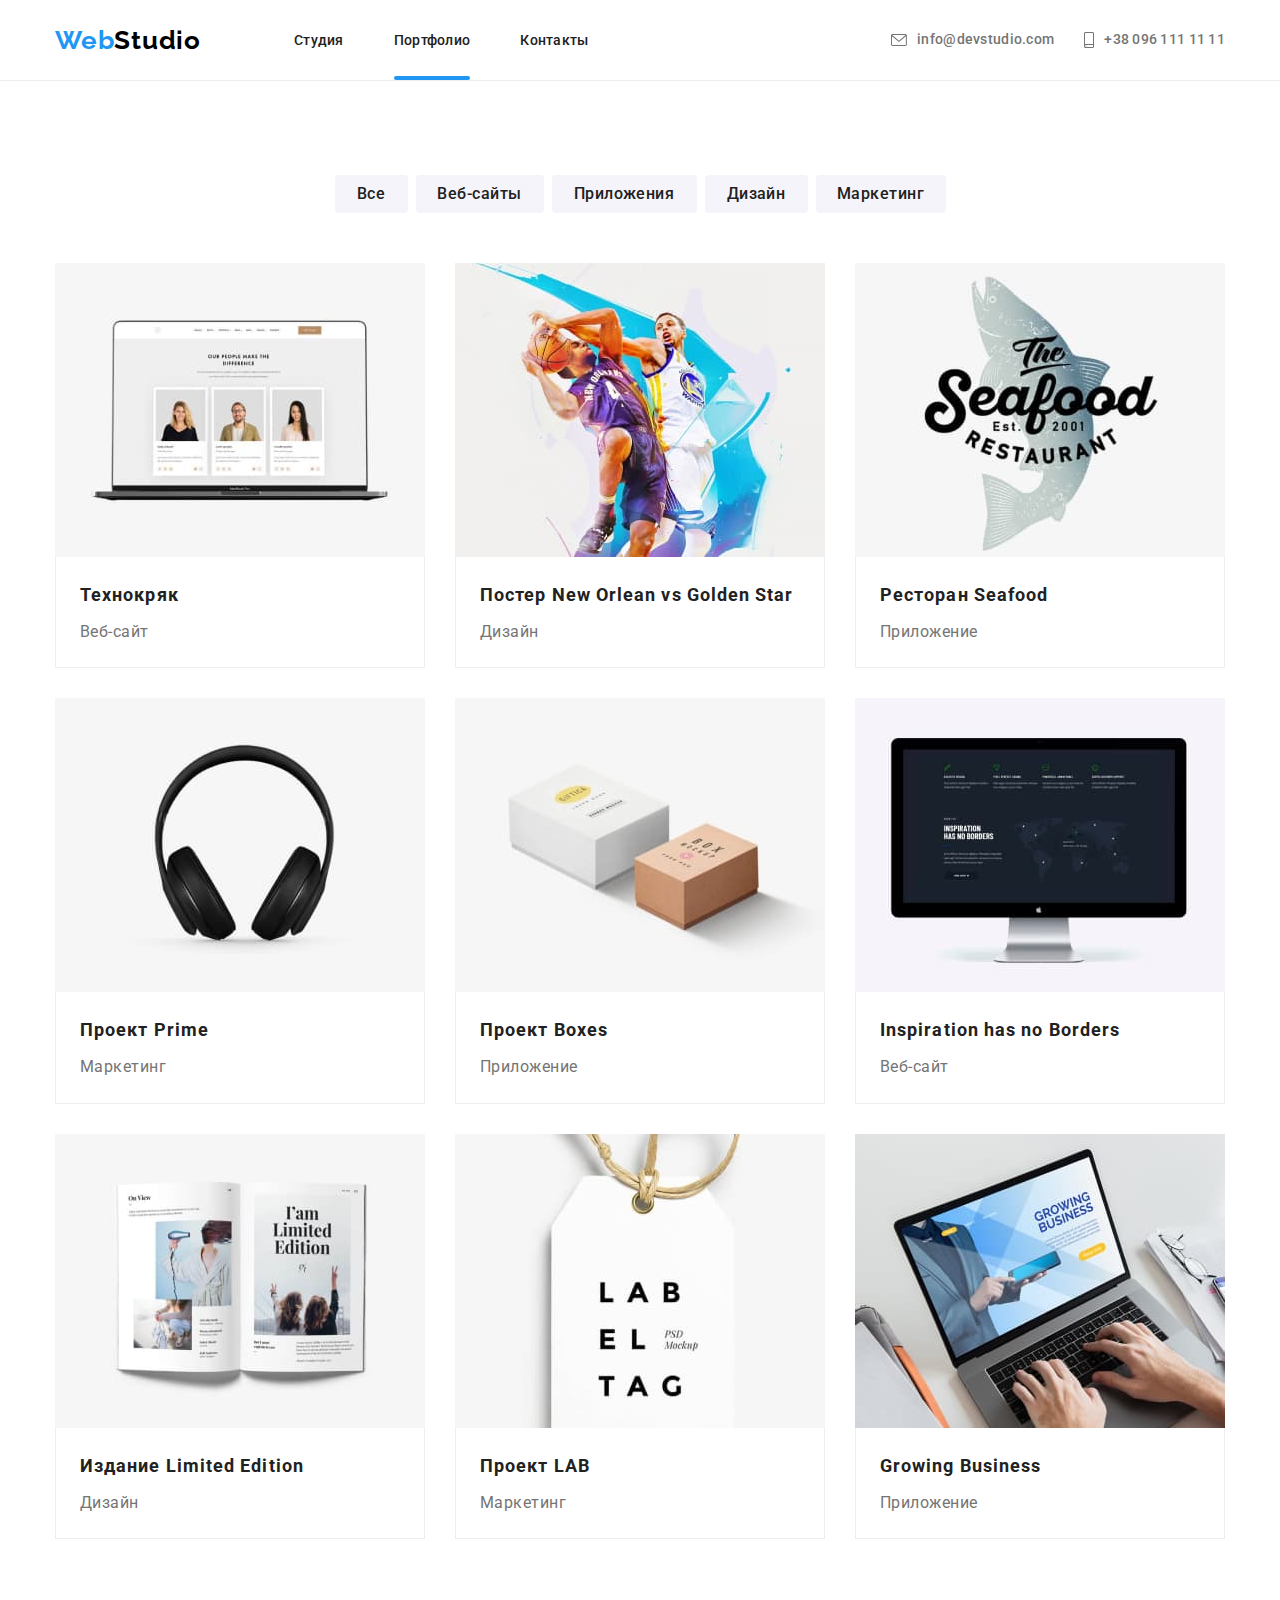
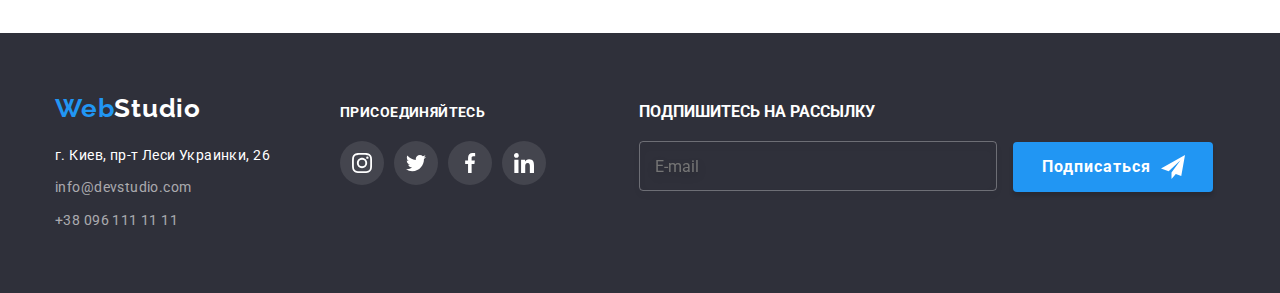
==== commit 05ceec47: "correct mistake" ====
--- a/portfolio.html
+++ b/portfolio.html
@@ -24,22 +24,23 @@
       <nav class="menu-nav">
 
         <ul class="header-list list">
-          <li class="nav__items"><a class=" link link__studio" href="./index.html">Студия</a></li>
-          <li class="nav__items"><a class="currrent link link__portfolio" href="./portfolio.html">Портфолио</a></li>
+          <li class="menu-nav__items"><a class=" link link__studio" href="./index.html">Студия</a></li>
+          <li class="menu-nav__items"><a class="currrent link link__portfolio" href="./portfolio.html">Портфолио</a>
+          </li>
           <li><a class="link link__contact" href="#">Контакты</a></li>
         </ul>
       </nav>
       <ul class="contact-info list">
-        <li class="list__mail">
-          <a class="list-mail__link link" href="mailto:info@devstudio.com">
+        <li class="contact-info__mail">
+          <a class="contact-info-mail__link link" href="mailto:info@devstudio.com">
             <svg class="icon__post" width="16" height="12">
               <use href="./images/sprite.svg#icon-post"></use>
             </svg>
             info@devstudio.com
           </a>
         </li>
-        <li class="list-call">
-          <a class="list-call__link link" href="tel:+380961111111">
+        <li class="contact-info__call">
+          <a class="contact-info-call__link link" href="tel:+380961111111">
             <svg class="icon__phone" width="10" height="16">
               <use href="./images/sprite.svg#icon-smartphone"></use>
             </svg>+38 096 111 11 11</a>
@@ -52,176 +53,184 @@
 
   </header>
   <main class="portfolio-main-container section container">
-    <section class="button-section">
-      <ul class="button-items feature-items list">
-        <li class="btn-list">
-          <button class="btn-basic btn-all" type="button">Все</button>
-        </li>
-        <li class="btn-list">
-          <button class="btn-site btn-all" type="button">Веб-сайты</button>
-        </li>
-        <li class="btn-list">
-          <button class="btn-app btn-all" type="button">Приложения</button>
-        </li>
-        <li class="btn-list">
-          <button class="btn-design btn-all" type="button">Дизайн</button>
-        </li>
-        <li class="btn-list">
-          <button class="btn-marketing btn-all" type="button">Маркетинг</button>
-        </li>
-      </ul>
-    </section>
-    <section class="big-portfolio-section">
-      <ul class="big-portfolio-items list">
-        <li class="list-image color-card">
-          <div class="portfolio-description">
-            <a class="card-box link" href="#">
-              <div class="overlay"><img src="./images/portfolio/img8.jpg" alt="macbook pro" width="370" height="294" />
-                <div class="portfolio-overlay">
-                  <p class="portfolio-description-text">Ресурс предлагает комплексные предложения с разным уровнем
-                    функционала и сервисов. Все это позволит посетителю получить
-                    исчерпывающие сведения о компании или частном лице.</p>
-                </div>
-              </div>
-              <div class="portfolio-cont">
-                <h3 class="image-subject style-sheet">Технокряк</h3>
-                <p class="image-desc style-sheet-text">Веб-сайт</p>
-              </div>
-            </a>
-          </div>
-        </li>
-        <li class="list-image color-card">
-          <div class="portfolio-description">
-            <a class="card-box link" href="#">
-              <div class="overlay"><img src="./images/portfolio/img9.jpg" alt="macbook pro" width="370" height="294" />
-                <div class="portfolio-overlay">
-                  <p class="portfolio-description-text">Ресурс предлагает комплексные предложения с разным уровнем
-                    функционала и сервисов. Все это позволит посетителю получить
-                    исчерпывающие сведения о компании или частном лице.</p>
-                </div>
-              </div>
-              <div class="portfolio-cont">
-                <h3 class="image-subject style-sheet">Постер New Orlean vs Golden Star</h3>
-                <p class="image-desc  style-sheet-text">Дизайн</p>
-              </div>
-            </a>
-        </li>
-        <li class="list-image color-card">
-          <div class="portfolio-description">
-            <a class="card-box link" href="#">
-              <div class="overlay"><img src="./images/portfolio/img10.jpg" alt="macbook pro" width="370" height="294" />
-                <div class="portfolio-overlay">
-                  <p class="portfolio-description-text">Ресурс предлагает комплексные предложения с разным уровнем
-                    функционала и сервисов. Все это позволит посетителю получить
-                    исчерпывающие сведения о компании или частном лице.</p>
-                </div>
-              </div>
-              <div class="portfolio-cont">
-                <h3 class="image-subject style-sheet">Ресторан Seafood</h3>
-                <p class=" image-desc  style-sheet-text">Приложение</p>
-              </div>
-            </a>
-        </li>
-        <li class="list-image color-card">
-          <div class="portfolio-description">
-            <a class="card-box link" href="#">
-              <div class="overlay"><img src="./images/portfolio/img11.jpg" alt="macbook pro" width="370" height="294" />
-                <div class="portfolio-overlay">
-                  <p class="portfolio-description-text">Ресурс предлагает комплексные предложения с разным уровнем
-                    функционала и сервисов. Все это позволит посетителю получить
-                    исчерпывающие сведения о компании или частном лице.</p>
-                </div>
-              </div>
-              <div class="portfolio-cont">
-                <h3 class="image-subject style-sheet">Проект Prime</h3>
-                <p class="image-desc  style-sheet-text">Маркетинг</p>
-              </div>
-            </a>
-        </li>
-        <li class="list-image color-card">
-          <div class="portfolio-description">
-            <a class="card-box link" href="#">
-              <div class="overlay"><img src="./images/portfolio/img12.jpg" alt="macbook pro" width="370" height="294" />
-                <div class="portfolio-overlay">
-                  <p class="portfolio-description-text">Ресурс предлагает комплексные предложения с разным уровнем
-                    функционала и сервисов. Все это позволит посетителю получить
-                    исчерпывающие сведения о компании или частном лице.</p>
-                </div>
-              </div>
-              <div class="portfolio-cont">
-                <h3 class="image-subject style-sheet">Проект Boxes</h3>
-                <p class="image-desc  style-sheet-text">Приложение</p>
-              </div>
-            </a>
-        </li>
-        <li class="list-image color-card">
-          <div class="portfolio-description">
-            <a class="card-box link" href="#">
-              <div class="overlay"><img src="./images/portfolio/img13.jpg" alt="macbook pro" width="370" height="294" />
-                <div class="portfolio-overlay">
-                  <p class="portfolio-description-text">Ресурс предлагает комплексные предложения с разным уровнем
-                    функционала и сервисов. Все это позволит посетителю получить
-                    исчерпывающие сведения о компании или частном лице.</p>
-                </div>
-              </div>
-              <div class="portfolio-cont">
-                <h3 class="image-subject style-sheet">Inspiration has no Borders</h3>
-                <p class="image-desc  style-sheet-text">Веб-сайт</p>
-              </div>
-            </a>
-        </li>
-        <li class="list-image color-card">
-          <div class="portfolio-description">
-            <a class="card-box link" href="#">
-              <div class="overlay">
-                <img src="./images/portfolio/img14.jpg" alt="macbook pro" width="370" height="294" />
-                <div class="portfolio-overlay">
-                  <p class="portfolio-description-text">Ресурс предлагает комплексные предложения с разным уровнем
-                    функционала и сервисов. Все это позволит посетителю получить
-                    исчерпывающие сведения о компании или частном лице.</p>
-                </div>
-              </div>
-              <div class="portfolio-cont">
-                <h3 class="image-subject style-sheet">Издание Limited Edition</h3>
-                <p class="image-desc  style-sheet-text">Дизайн</p>
-              </div>
-            </a>
-        </li>
-        <li class="list-image color-card">
-          <div class="portfolio-description">
-            <a class="card-box link" href="#">
-              <div class="overlay">
-                <img src="./images/portfolio/img15.jpg" alt="macbook pro" width="370" height="294" />
-                <div class="portfolio-overlay">
-                  <p class="portfolio-description-text">Ресурс предлагает комплексные предложения с разным уровнем
-                    функционала и сервисов. Все это позволит посетителю получить
-                    исчерпывающие сведения о компании или частном лице.</p>
-                </div>
-              </div>
-              <div class="portfolio-cont">
-                <h3 class="image-subject style-sheet">Проект LAB</h3>
-                <p class="image-desc style-sheet-text">Маркетинг</p>
-              </div>
-            </a>
-        </li>
-        <li class="list-image color-card">
-          <div class="portfolio-description">
-            <a class="card-box link" href="#">
-              <div class="overlay">
-                <img src="./images/portfolio/img16.jpg" alt="macbook pro" width="370" height="294" />
-                <div class="portfolio-overlay">
-                  <p class="portfolio-description-text">Ресурс предлагает комплексные предложения с разным уровнем
-                    функционала и сервисов. Все это позволит посетителю получить
-                    исчерпывающие сведения о компании или частном лице.</p>
-                </div>
-              </div>
-              <div class="portfolio-cont">
-                <h3 class="image-subject style-sheet">Growing Business</h3>
-                <p class="image-desc style-sheet-text">Приложение</p>
-              </div>
-            </a>
-        </li>
-      </ul>
+    <section>
+      <div class="button-section">
+        <ul class="button-items list">
+          <li class="btn-list">
+            <button class="btn-basic btn-all" type="button">Все</button>
+          </li>
+          <li class="btn-list">
+            <button class="btn-site btn-all" type="button">Веб-сайты</button>
+          </li>
+          <li class="btn-list">
+            <button class="btn-app btn-all" type="button">Приложения</button>
+          </li>
+          <li class="btn-list">
+            <button class="btn-design btn-all" type="button">Дизайн</button>
+          </li>
+          <li class="btn-list">
+            <button class="btn-marketing btn-all" type="button">Маркетинг</button>
+          </li>
+        </ul>
+      </div>
+      <div class="big-portfolio-section">
+        <ul class="big-portfolio-items list">
+          <li class="list-image color-card">
+            <div class="portfolio-description">
+              <a class="card-box link" href="#">
+                <div class="overlay"><img src="./images/portfolio/img8.jpg" alt="macbook pro" width="370"
+                    height="294" />
+                  <div class="portfolio-overlay">
+                    <p class="portfolio-description-text">Ресурс предлагает комплексные предложения с разным уровнем
+                      функционала и сервисов. Все это позволит посетителю получить
+                      исчерпывающие сведения о компании или частном лице.</p>
+                  </div>
+                </div>
+                <div class="portfolio-cont">
+                  <h3 class="image-subject style-sheet">Технокряк</h3>
+                  <p class="image-desc style-sheet-text">Веб-сайт</p>
+                </div>
+              </a>
+            </div>
+          </li>
+          <li class="list-image color-card">
+            <div class="portfolio-description">
+              <a class="card-box link" href="#">
+                <div class="overlay"><img src="./images/portfolio/img9.jpg" alt="macbook pro" width="370"
+                    height="294" />
+                  <div class="portfolio-overlay">
+                    <p class="portfolio-description-text">Ресурс предлагает комплексные предложения с разным уровнем
+                      функционала и сервисов. Все это позволит посетителю получить
+                      исчерпывающие сведения о компании или частном лице.</p>
+                  </div>
+                </div>
+                <div class="portfolio-cont">
+                  <h3 class="image-subject style-sheet">Постер New Orlean vs Golden Star</h3>
+                  <p class="image-desc  style-sheet-text">Дизайн</p>
+                </div>
+              </a>
+          </li>
+          <li class="list-image color-card">
+            <div class="portfolio-description">
+              <a class="card-box link" href="#">
+                <div class="overlay"><img src="./images/portfolio/img10.jpg" alt="macbook pro" width="370"
+                    height="294" />
+                  <div class="portfolio-overlay">
+                    <p class="portfolio-description-text">Ресурс предлагает комплексные предложения с разным уровнем
+                      функционала и сервисов. Все это позволит посетителю получить
+                      исчерпывающие сведения о компании или частном лице.</p>
+                  </div>
+                </div>
+                <div class="portfolio-cont">
+                  <h3 class="image-subject style-sheet">Ресторан Seafood</h3>
+                  <p class=" image-desc  style-sheet-text">Приложение</p>
+                </div>
+              </a>
+          </li>
+          <li class="list-image color-card">
+            <div class="portfolio-description">
+              <a class="card-box link" href="#">
+                <div class="overlay"><img src="./images/portfolio/img11.jpg" alt="macbook pro" width="370"
+                    height="294" />
+                  <div class="portfolio-overlay">
+                    <p class="portfolio-description-text">Ресурс предлагает комплексные предложения с разным уровнем
+                      функционала и сервисов. Все это позволит посетителю получить
+                      исчерпывающие сведения о компании или частном лице.</p>
+                  </div>
+                </div>
+                <div class="portfolio-cont">
+                  <h3 class="image-subject style-sheet">Проект Prime</h3>
+                  <p class="image-desc  style-sheet-text">Маркетинг</p>
+                </div>
+              </a>
+          </li>
+          <li class="list-image color-card">
+            <div class="portfolio-description">
+              <a class="card-box link" href="#">
+                <div class="overlay"><img src="./images/portfolio/img12.jpg" alt="macbook pro" width="370"
+                    height="294" />
+                  <div class="portfolio-overlay">
+                    <p class="portfolio-description-text">Ресурс предлагает комплексные предложения с разным уровнем
+                      функционала и сервисов. Все это позволит посетителю получить
+                      исчерпывающие сведения о компании или частном лице.</p>
+                  </div>
+                </div>
+                <div class="portfolio-cont">
+                  <h3 class="image-subject style-sheet">Проект Boxes</h3>
+                  <p class="image-desc  style-sheet-text">Приложение</p>
+                </div>
+              </a>
+          </li>
+          <li class="list-image color-card">
+            <div class="portfolio-description">
+              <a class="card-box link" href="#">
+                <div class="overlay"><img src="./images/portfolio/img13.jpg" alt="macbook pro" width="370"
+                    height="294" />
+                  <div class="portfolio-overlay">
+                    <p class="portfolio-description-text">Ресурс предлагает комплексные предложения с разным уровнем
+                      функционала и сервисов. Все это позволит посетителю получить
+                      исчерпывающие сведения о компании или частном лице.</p>
+                  </div>
+                </div>
+                <div class="portfolio-cont">
+                  <h3 class="image-subject style-sheet">Inspiration has no Borders</h3>
+                  <p class="image-desc  style-sheet-text">Веб-сайт</p>
+                </div>
+              </a>
+          </li>
+          <li class="list-image color-card">
+            <div class="portfolio-description">
+              <a class="card-box link" href="#">
+                <div class="overlay">
+                  <img src="./images/portfolio/img14.jpg" alt="macbook pro" width="370" height="294" />
+                  <div class="portfolio-overlay">
+                    <p class="portfolio-description-text">Ресурс предлагает комплексные предложения с разным уровнем
+                      функционала и сервисов. Все это позволит посетителю получить
+                      исчерпывающие сведения о компании или частном лице.</p>
+                  </div>
+                </div>
+                <div class="portfolio-cont">
+                  <h3 class="image-subject style-sheet">Издание Limited Edition</h3>
+                  <p class="image-desc  style-sheet-text">Дизайн</p>
+                </div>
+              </a>
+          </li>
+          <li class="list-image color-card">
+            <div class="portfolio-description">
+              <a class="card-box link" href="#">
+                <div class="overlay">
+                  <img src="./images/portfolio/img15.jpg" alt="macbook pro" width="370" height="294" />
+                  <div class="portfolio-overlay">
+                    <p class="portfolio-description-text">Ресурс предлагает комплексные предложения с разным уровнем
+                      функционала и сервисов. Все это позволит посетителю получить
+                      исчерпывающие сведения о компании или частном лице.</p>
+                  </div>
+                </div>
+                <div class="portfolio-cont">
+                  <h3 class="image-subject style-sheet">Проект LAB</h3>
+                  <p class="image-desc style-sheet-text">Маркетинг</p>
+                </div>
+              </a>
+          </li>
+          <li class="list-image color-card">
+            <div class="portfolio-description">
+              <a class="card-box link" href="#">
+                <div class="overlay">
+                  <img src="./images/portfolio/img16.jpg" alt="macbook pro" width="370" height="294" />
+                  <div class="portfolio-overlay">
+                    <p class="portfolio-description-text">Ресурс предлагает комплексные предложения с разным уровнем
+                      функционала и сервисов. Все это позволит посетителю получить
+                      исчерпывающие сведения о компании или частном лице.</p>
+                  </div>
+                </div>
+                <div class="portfolio-cont">
+                  <h3 class="image-subject style-sheet">Growing Business</h3>
+                  <p class="image-desc style-sheet-text">Приложение</p>
+                </div>
+              </a>
+          </li>
+        </ul>
+      </div>
     </section>
   </main>
   <footer class="footer-box">
@@ -282,9 +291,9 @@
         </li>
       </ul>
       <form class="subscribe">
-        <b class="join__title subscribe-title">Подпишитесь на рассылку</b>
+        <b class="subscribe-title">Подпишитесь на рассылку</b>
         <label class="visually--hidden" for="subscribe_mail">E-mail</label>
-        <input class="subscribe__input" name="subscribe_mail" id="subscribe_mail" type="email" required
+        <input class="subscribe-input" name="subscribe_mail" id="subscribe_mail" type="email" required
           placeholder="E-mail" />
         <button class="subscribe-button main-btn__active" type="submit">
           Подписаться
--- a/css/main.min.css
+++ b/css/main.min.css
@@ -1 +1 @@
-:root{--primary-font: "Roboto", sans-serif;--secondary-font: "Raleway", sans-serif;--primary-text-color: #212121;--secondary-text-color: #757575;--hover-color: #2196f3;--timing-function: 250ms cubic-bezier(0.4, 0, 0.2, 1)}h1,h2,h3,h4,p{margin-top:0;margin-bottom:0}ul,ol{margin-top:0;margin-bottom:0;padding-left:0}img{display:block;max-width:100%;height:auto}button{cursor:pointer}body{font-family:var(--primary-font)}address{font-style:normal}.link{text-decoration:none}.list{list-style:none}.body{background:#e5e5e5}.style-sheet{font-size:18px;line-height:2;letter-spacing:.06em;color:var(--primary-text-color)}.style-sheet-text{font-size:16px;line-height:1.9;letter-spacing:.03em;color:var(--secondary-text-color)}.container{width:1200px;margin-left:auto;margin-right:auto;padding-left:15px;padding-right:15px}.section{padding-top:94px;padding-bottom:94px}.visually--hidden{position:absolute;width:1px;height:1px;margin:-1px;border:0;padding:0;white-space:nowrap;clip-path:inset(100%);clip:rect(0 0 0 0);overflow:hidden}.main__btn{display:inline-block;min-width:200px;border-radius:4px;border:1px solid rgba(0,0,0,0);padding:10px 32px;background-color:#2196f3;color:#fff;font-family:"Roboto",sans-serif;font-weight:700;font-size:16px;line-height:1.88;align-items:center;text-align:center;letter-spacing:.06em;cursor:pointer;transition:background-color 250ms cubic-bezier(0.4, 0, 0.2, 1),color 250ms cubic-bezier(0.4, 0, 0.2, 1)}.main__btn--active:hover,.main__btn--active:focus{background:#188ce8;box-shadow:0px 4px 4px rgba(0,0,0,.15);border-radius:4px;transition:color 250ms cubic-bezier(0.4, 0, 0.2, 1)}.btn-all{height:38px;font-weight:500;font-size:16px;line-height:1.2;letter-spacing:.03em;color:var(--primary-text-color);background:#f5f4fa;border:0;border-radius:4px;cursor:pointer;transition:background-color 250ms cubic-bezier(0.4, 0, 0.2, 1),color 250ms cubic-bezier(0.4, 0, 0.2, 1),box-shadow 250ms cubic-bezier(0.4, 0, 0.2, 1)}.btn-all:hover,.btn-all:focus{color:#fff;background:var(--hover-color);transition:transform 250ms cubic-bezier(0.4, 0, 0.2, 1)}.btn-basic{width:73px}.btn-site{width:128px}.btn-app{width:145px}.btn-design{width:103px}.btn-marketing{width:130px}.subscribe-button{display:inline-flex;align-items:center;font-weight:700;line-height:1.88;letter-spacing:.06em;color:#fff;background-color:#2196f3;box-shadow:0px 4px 4px rgba(0,0,0,.15);border-radius:4px;border:0;padding-left:29px;padding-right:28px;padding-top:10px;padding-bottom:10px}.button-section{display:flex;justify-content:center;padding-bottom:34px}.button-items{padding-bottom:16px}.btn-list{display:inline-block}.btn-list+.btn-list{margin-left:8px}.modal-close-btn{position:absolute;top:8px;right:8px;display:flex;align-items:center;justify-content:center;height:30px;width:30px;padding:0;background-color:rgba(0,0,0,0);border:1px solid rgba(0,0,0,.1);border-radius:50px;cursor:pointer;transition:fill var(--timing-function)}.modal-close-btn:hover,.modal-close-btn:focus{fill:var(--hover-color)}.modal-close-btn-icon{position:relative;top:.25px;right:.55px}.header{border-bottom:0ch;min-height:80px;border-bottom:1px solid #ececec}.page-header-container{display:flex;align-items:center}.logo{font-family:var(--secondary-font);font-weight:700;font-size:26px;line-height:1.17;letter-spacing:.03em;color:#000;transition:color 250ms cubic-bezier(0.4, 0, 0.2, 1)}.logo:hover,.logo:focus{color:var(--hover-color)}.footer-logo{color:#fff}.logo-black{font-family:var(--secondary-font);color:var(--hover-color)}.header-list{display:flex;position:relative}.menu-nav{margin-left:93px}.link__studio{padding-top:32px;padding-bottom:32px;font-weight:500;font-size:14px;line-height:1.14;letter-spacing:.02em;color:var(--primary-text-color);position:relative;transition:color 250ms cubic-bezier(0.4, 0, 0.2, 1)}.link__studio:hover,.link__studio:focus{color:var(--hover-color);transition:color 250ms cubic-bezier(0.4, 0, 0.2, 1)}.link__portfolio{padding-top:32px;padding-bottom:32px;font-weight:500;font-size:14px;line-height:1.14;letter-spacing:.02em;color:var(--primary-text-color);position:relative;transition:color 250ms cubic-bezier(0.4, 0, 0.2, 1)}.link__portfolio:hover,.link__portfolio:focus{color:var(--hover-color);transition:color 250ms cubic-bezier(0.4, 0, 0.2, 1)}.nav__items{margin-right:50px}.link__contact{padding-top:32px;padding-bottom:32px;font-weight:500;font-size:14px;line-height:1.14;letter-spacing:.02em;color:var(--primary-text-color);position:relative;transition:color 250ms cubic-bezier(0.4, 0, 0.2, 1)}.link__contact:hover,.link__contact:focus{color:var(--hover-color);transition:color 250ms cubic-bezier(0.4, 0, 0.2, 1)}.contact-info{display:flex;margin-left:auto;align-content:center}.currrent::after{position:absolute;display:flex;gap:50px;content:"";width:100%;height:4px;border-radius:2px;bottom:0px;background-color:var(--hover-color)}.list-mail__link{font-weight:500;font-size:14px;line-height:1.14;letter-spacing:.02em;color:var(--secondary-text-color);padding:32px 0;text-decoration:none;display:flex;align-items:center;position:relative;transition:color 250ms cubic-bezier(0.4, 0, 0.2, 1)}.list-mail__link:hover,.list-mail__link:focus{color:var(--hover-color);transition:color 250ms cubic-bezier(0.4, 0, 0.2, 1)}.list-mail__link:hover .icon__post,.list-mail__link:focus .icon__post{fill:#2196f3;transition:color 250ms cubic-bezier(0.4, 0, 0.2, 1)}.icon__post{width:16px;height:12px;margin-right:10px;fill:var(--secondary-text-color)}.icon__phone{width:10px;height:16px;margin-right:10px;fill:var(--secondary-text-color)}.list-call__link{font-weight:500;font-size:14px;line-height:1.14;letter-spacing:.02em;color:var(--secondary-text-color);margin-left:30px;padding:32px 0;text-decoration:none;display:flex;align-items:center;position:relative;transition:color 250ms cubic-bezier(0.4, 0, 0.2, 1)}.list-call__link:hover,.list-call__link:focus{color:var(--hover-color);transition:color 250ms cubic-bezier(0.4, 0, 0.2, 1)}.list-call__link:focus .icon__phone,.list-call__link:hover .icon__phone{fill:#2196f3;transition:color 250ms cubic-bezier(0.4, 0, 0.2, 1)}.hero{background:#2f303a;position:relative;max-width:1600px;min-height:600px;padding-top:200px;padding-bottom:200px;margin:0 auto;text-align:center;background-image:linear-gradient(to right, rgba(47, 48, 58, 0.4), rgba(47, 48, 58, 0.4)),url(../images/bg.jpg);background-repeat:no-repeat;border-top:0ch;background-size:cover;background-position:center}.hero__slogan{margin:0 auto;width:700px;font-weight:900;font-size:44px;line-height:1.36;letter-spacing:.06em;text-transform:uppercase;color:#fff;margin-bottom:30px}.feature-section{padding-bottom:47px}.feature-items{display:flex;gap:30px}.feature-items__detail{width:270px;padding-bottom:0px}.feature-warp{display:flex;justify-content:center;align-items:center;background:#f5f4fa;border-radius:4px;width:270px;height:120px;margin-bottom:30px}.caption-detail{font-weight:700;font-size:14px;line-height:1.1;letter-spacing:.03em;text-transform:uppercase;margin-bottom:10px}.detail-text{max-width:270px;font-weight:400;font-size:14px;line-height:1.7;letter-spacing:.03em;color:var(--secondary-text-color)}.affair-section{padding-top:47px}.affair-title{padding-top:0px;margin-bottom:50px;font-weight:700;font-size:36px;line-height:1.2;text-align:center;letter-spacing:.03em}.affair-items{display:flex}.affair-item{position:relative;width:370px}.work-text{position:absolute;top:224px;font-weight:700;font-size:14px;line-height:16px;text-align:center;letter-spacing:.03em;text-transform:uppercase;color:#fff;background:rgba(47,48,58,.8);width:370px;height:70px;display:flex;justify-content:center;align-items:center}.caption-punctuality{font-weight:700;font-size:14px;line-height:1.1;letter-spacing:.03em;text-transform:uppercase}.punctuality-text{font-weight:400;font-size:14px;line-height:1.7;letter-spacing:.03em;color:var(--secondary-text-color)}.caption-plan{font-weight:700;font-size:14px;line-height:1.1;letter-spacing:.03em;text-transform:uppercase}.plan-text{font-weight:400;font-size:14px;line-height:1.7;letter-spacing:.03em;color:var(--secondary-text-color)}.caption-tech{font-weight:700;font-size:14px;line-height:1.1;letter-spacing:.03em;text-transform:uppercase}.tech-text{font-weight:400;font-size:14px;line-height:1.7;letter-spacing:.03em;color:var(--secondary-text-color)}.title{font-weight:700;font-size:36px;line-height:1.16;text-align:center;letter-spacing:.03em;margin-bottom:50px}.comand-section{background:#f5f4fa}.card{text-align:center;background:#fff;box-shadow:0px 1px 3px rgba(0,0,0,.12),0px 1px 1px rgba(0,0,0,.14),0px 2px 1px rgba(0,0,0,.2);border-radius:0px 0px 5px 5px}.card-title{font-size:16px;line-height:1.19;letter-spacing:.03em;padding-top:30px;padding-bottom:10px;color:var(--primary-text-color)}.card-text{padding-bottom:30px;font-size:16px;line-height:1.19;letter-spacing:.03em;color:var(--secondary-text-color)}.social-icons{display:flex;justify-content:center;gap:10px;fill:#afb1b8;margin-bottom:30px}.social-link{display:flex;justify-content:center;transition:background-color 250ms cubic-bezier(0.4, 0, 0.2, 1);width:44px;height:44px;border-radius:50%}.social-link:hover,.social-link:focus{background:var(--hover-color)}.social-link:hover .social-eclipse,.social-link:focus .social-eclipse{fill:#fff;transition:color 250ms cubic-bezier(0.4, 0, 0.2, 1)}.social-eclipse{fill:#afb1b8;transition:fill 250ms cubic-bezier(0.4, 0, 0.2, 1)}.regular-customers-list{display:flex;gap:30px}.regular-customers-logo{display:block;width:170px;height:90px;border:1px solid #afb1b8;color:#afb1b8;background-color:#fff;padding:16px 32px;transition:border-color 250ms cubic-bezier(0.4, 0, 0.2, 1)}.regular-clients-logo{width:106px;height:60px;fill:#afb1b8;transition:fill 250ms cubic-bezier(0.4, 0, 0.2, 1)}.clients{width:170px;height:92px}.regular-customers-logo:hover,.regular-customers-logo:focus{border-color:var(--hover-color)}.regular-customers-logo:hover .regular-clients-logo,.regular-customers-logo:focus .regular-clients-logo{fill:#2196f3}.footer-box{background:#2f303a;padding-top:60px;padding-bottom:60px}.footer-content{display:flex;align-items:baseline}.sec-logo{font-family:var(--secondary-font);font-size:26px;line-height:1.2;letter-spacing:.03em;text-decoration:none;color:#fff}.logo-white{color:var(--hover-color)}.address{margin-top:20px}.map-item{font-size:14px;line-height:1.7;letter-spacing:.03em;text-decoration:none;color:#fff;transition:background-color 250ms cubic-bezier(0.4, 0, 0.2, 1),color 250ms cubic-bezier(0.4, 0, 0.2, 1)}.map-item:hover,.map-item:focus{color:var(--hover-color);transition:color 250ms cubic-bezier(0.4, 0, 0.2, 1)}.mail-item{font-size:14px;line-height:1.7;letter-spacing:.03em;text-decoration:none;color:rgba(255,255,255,.6);transition:background-color 250ms cubic-bezier(0.4, 0, 0.2, 1),color 250ms cubic-bezier(0.4, 0, 0.2, 1)}.mail-item:hover,.mail-item:focus{color:var(--hover-color);transition:color 250ms cubic-bezier(0.4, 0, 0.2, 1)}.call-item{font-size:14px;line-height:1.7;letter-spacing:.03em;text-decoration:none;color:rgba(255,255,255,.6)}.call-item:hover,.call-item:focus{color:var(--hover-color);transition:color 250ms cubic-bezier(0.4, 0, 0.2, 1)}.address-link{padding-top:9px}.footer-social{margin-right:93px}.footer-items{display:flex;align-items:baseline}.footer-list-item{margin-right:70px}.join{margin-bottom:20px;font-weight:700;font-size:14px;line-height:1.14;letter-spacing:.03em;text-transform:uppercase;color:#fff}.footer-social-icons{display:flex;gap:10px}.footer-social-eclipse{height:20px}.footer-social-item{position:relative;width:44px;height:44px;border-radius:50%}.footer-social-link{position:absolute;fill:#fff;display:flex;justify-content:center;align-items:center;width:100%;height:100%;border-radius:50%;background-color:rgba(255,255,255,.1);transition:background-color 250ms cubic-bezier(0.4, 0, 0.2, 1)}.footer-social-link:hover,.footer-social-link:focus{background:#2196f3;transition:color 250ms cubic-bezier(0.4, 0, 0.2, 1)}.footer-social-eclipse{position:absolute;transition:fill 250ms cubic-bezier(0.4, 0, 0.2, 1)}.join__title{display:block;margin-bottom:20px;line-height:1.14;text-transform:uppercase;color:#fff}.subscribe__input{width:358px;height:50px;padding:15px;margin-right:12px;color:#fff;background-color:rgba(0,0,0,0);border:1px solid rgba(255,255,255,.3);filter:drop-shadow(0px 4px 4px rgba(0, 0, 0, 0.15));border-radius:4px}.subscribe-button__icon{margin-left:10px;fill:#fff}.big-portfolio-items{display:flex;flex-wrap:wrap;gap:30px}.color-card{transition:box-shadow 250ms cubic-bezier(0.4, 0, 0.2, 1)}.color-card:hover,.color-card:focus{box-shadow:0px 3px 1px rgba(0,0,0,.1),0px 1px 2px rgba(0,0,0,.08),0px 2px 2px rgba(0,0,0,.12);transition:color 250ms cubic-bezier(0.4, 0, 0.2, 1)}.portfolio-cont{border:1px solid #eee;border-top:rgba(0,0,0,0);padding:20px 24px;transition:box-shadow 250ms cubic-bezier(0.4, 0, 0.2, 1)}.overlay{position:relative;overflow:hidden}.portfolio-overlay{position:absolute;display:inline-block;content:"";width:100%;height:calc(100% + 1px);top:0;left:0;background-color:rgba(33,150,243,.9);transform:translateY(100%);transition:transform 250ms cubic-bezier(0.4, 0, 0.2, 1)}.color-card:hover .portfolio-overlay{transform:translateY(0);transition:transform 250ms cubic-bezier(0.4, 0, 0.2, 1)}.portfolio-description-text{position:absolute;top:0;left:0;padding:63px 24px;font-size:18px;line-height:1.56;color:#fff;color:#fff}.image-subject{margin-bottom:4px}.backdrop{position:fixed;top:0;left:0;z-index:100;width:100%;height:100%;opacity:1;background-color:rgba(0,0,0,.4);transition:opacity 500ms linear,visibility 500ms linear}.backdrop.is-hidden{opacity:0;visibility:hidden;pointer-events:none}.modal{position:absolute;top:50%;left:50%;width:528px;height:580px;transform:translate(-50%, -50%);background-color:#fff;box-shadow:0px 1px 3px rgba(0,0,0,.12),0px 1px 1px rgba(0,0,0,.14),0px 2px 1px rgba(0,0,0,.2);border-radius:4px}.contact-form{padding:40px}.modal-item{display:block;margin-bottom:12px;font-weight:700;font-size:20px;line-height:1.14;text-align:center;color:#212121}.contact-form-field{position:relative;margin-bottom:10px;display:flex;flex-direction:column}.contact-form-element-desc{width:100%;margin-bottom:4px;font-weight:400;font-size:12px;line-height:1.17;letter-spacing:.01em;color:#757575}.contact-form-input{width:100%;padding:12px 16px 12px 42px;height:42px;border:1px solid rgba(33,33,33,.2);border-radius:4px;font-size:14px;line-height:1.14;letter-spacing:.01em;transition:border-color var(--timing-function)}.contact-form__icon{position:absolute;bottom:12px;left:12px;fill:#212121;transition:fill var(--timing-function)}.contact-form-message{width:100%;padding:10px 16px;transition:border-color 250ms linear;border:1px solid rgba(33,33,33,.2);border-radius:4px;font-size:14px;line-height:1.14;letter-spacing:.01em}.contact-form-message::placeholder{font-size:14px;line-height:1.14;letter-spacing:.01em;color:rgba(117,117,117,.5)}.contact-form-message:focus{border:1px solid #2196f3;outline:rgba(0,0,0,0)}.contact-form-input:focus+.contact-form__icon{fill:#2196f3}.callback-form__item{position:relative;margin-bottom:10px;display:flex;flex-direction:column}.policy-checkbox{flex-direction:row;align-items:center;margin-top:20px}.colback-form-field{width:100%;margin-bottom:4px;font-weight:400;font-size:12px;line-height:1.17;letter-spacing:.01em}.policy-checkbox__label{margin:0;padding-left:37px;font-size:14px;line-height:1.71;color:var(--secondary-text-color)}.contact-form-checkbox:focus{border:1px solid #2196f3;outline:rgba(0,0,0,0)}.contact-form-checkbox:checked+.form-check-icon{opacity:1}.contact-form-checkbox:focus-visible+.form-check-icon{outline:2px solid rgba(5,34,195,.7);outline-offset:1px}.contact-form-checkbox:checked~.form-uncheck-icon{opacity:0}.form-uncheck-icon{position:absolute;top:50%;left:14px;transform:translateY(-50%);cursor:pointer;width:16px;height:15px;fill:#000;transition:opacity var(--timing-function)}.form-check-icon{position:absolute;top:50%;left:14px;transform:translateY(-50%);width:16px;height:15px;cursor:pointer;opacity:0;transition:opacity var(--timing-function)}.policy-checkbox__link{font-size:14px;line-height:1.71;color:var(--hover-color)}.policy-checkbox__link:before{content:"";position:absolute;left:0;bottom:-3px;display:block;width:100%;height:5px;background-color:#fff;transform-origin:center;transform:scale(1);transition:transform var(--timing-function)}.policy-checkbox__link:hover,.policy-checkbox__link:focus{color:var(--secondary-text-color)}.contact-form-submit{display:flex;margin-top:30px;margin-right:auto;margin-left:auto;padding-left:55px;padding-right:55px;padding-top:10px;padding-bottom:10px;color:#fff;background-color:var(--hover-color);box-shadow:0px 4px 4px rgba(0,0,0,.15);transition:box-shadow var(--timing-function),background-color var(--timing-function);font-family:inherit;font-weight:700;font-size:16px;line-height:1.88;text-align:center;letter-spacing:.06em;border:none;border-radius:4px;cursor:pointer}.contact-form-submit:hover,.contact-form-submit:focus{background-color:#188ce8}.contact-form-input:focus{border:1px solid #2196f3;outline:rgba(0,0,0,0)}/*# sourceMappingURL=main.min.css.map */+:root{--primary-font: "Roboto", sans-serif;--secondary-font: "Raleway", sans-serif;--primary-text-color: #212121;--secondary-text-color: #757575;--hover-color: #2196f3;--timing-function: 250ms cubic-bezier(0.4, 0, 0.2, 1)}h1,h2,h3,h4,p{margin-top:0;margin-bottom:0}ul,ol{margin-top:0;margin-bottom:0;padding-left:0}img{display:block;max-width:100%;height:auto}button{cursor:pointer}body{font-family:var(--primary-font)}address{font-style:normal}.link{text-decoration:none}.list{list-style:none}.body{background:#e5e5e5}.style-sheet{font-size:18px;line-height:2;letter-spacing:.06em;color:var(--primary-text-color)}.style-sheet-text{font-size:16px;line-height:1.9;letter-spacing:.03em;color:var(--secondary-text-color)}.container{width:1200px;margin-left:auto;margin-right:auto;padding-left:15px;padding-right:15px}.section{padding-top:94px;padding-bottom:94px}.visually--hidden{position:absolute;width:1px;height:1px;margin:-1px;border:0;padding:0;white-space:nowrap;clip-path:inset(100%);clip:rect(0 0 0 0);overflow:hidden}.btn{display:inline-block;min-width:200px;border-radius:4px;border:1px solid rgba(0,0,0,0);padding:10px 32px;background-color:#2196f3;color:#fff;font-family:"Roboto",sans-serif;font-weight:700;font-size:16px;line-height:1.88;align-items:center;text-align:center;letter-spacing:.06em;cursor:pointer;transition:background-color 250ms cubic-bezier(0.4, 0, 0.2, 1),color 250ms cubic-bezier(0.4, 0, 0.2, 1)}.btn:hover,.btn:focus{background:#188ce8;box-shadow:0px 4px 4px rgba(0,0,0,.15);border-radius:4px;transition:color 250ms cubic-bezier(0.4, 0, 0.2, 1)}.btn-all{height:38px;font-weight:500;font-size:16px;line-height:1.2;letter-spacing:.03em;color:var(--primary-text-color);background:#f5f4fa;border:0;border-radius:4px;cursor:pointer;transition:background-color 250ms cubic-bezier(0.4, 0, 0.2, 1),color 250ms cubic-bezier(0.4, 0, 0.2, 1),box-shadow 250ms cubic-bezier(0.4, 0, 0.2, 1)}.btn-all:hover,.btn-all:focus{color:#fff;background:var(--hover-color);transition:transform 250ms cubic-bezier(0.4, 0, 0.2, 1)}.btn-basic{width:73px}.btn-site{width:128px}.btn-app{width:145px}.btn-design{width:103px}.btn-marketing{width:130px}.subscribe-button{display:inline-flex;align-items:center;font-weight:700;line-height:1.88;letter-spacing:.06em;color:#fff;background-color:#2196f3;box-shadow:0px 4px 4px rgba(0,0,0,.15);border-radius:4px;border:0;padding-left:29px;padding-right:28px;padding-top:10px;padding-bottom:10px}.button-section{display:flex;justify-content:center;padding-bottom:34px}.button-items{display:flex;padding-bottom:16px}.btn-list{display:inline-block}.btn-list+.btn-list{margin-left:8px}.modal-close-btn{position:absolute;top:8px;right:8px;display:flex;align-items:center;justify-content:center;height:30px;width:30px;padding:0;background-color:rgba(0,0,0,0);border:1px solid rgba(0,0,0,.1);border-radius:50px;cursor:pointer;transition:fill var(--timing-function)}.modal-close-btn:hover,.modal-close-btn:focus{fill:var(--hover-color)}.modal-close-btn-icon{position:relative;top:.25px;right:.55px}.header{border-bottom:0ch;min-height:80px;border-bottom:1px solid #ececec}.page-header-container{display:flex;align-items:center}.logo{font-family:var(--secondary-font);font-weight:700;font-size:26px;line-height:1.17;letter-spacing:.03em;color:#000;transition:color 250ms cubic-bezier(0.4, 0, 0.2, 1)}.logo:hover,.logo:focus{color:var(--hover-color)}.footer-logo{color:#fff}.logo-black{font-family:var(--secondary-font);color:var(--hover-color)}.header-list{display:flex;position:relative}.menu-nav{margin-left:93px}.link__studio{padding-top:32px;padding-bottom:32px;font-weight:500;font-size:14px;line-height:1.14;letter-spacing:.02em;color:var(--primary-text-color);position:relative;transition:color 250ms cubic-bezier(0.4, 0, 0.2, 1)}.link__studio:hover,.link__studio:focus{color:var(--hover-color);transition:color 250ms cubic-bezier(0.4, 0, 0.2, 1)}.link__portfolio{padding-top:32px;padding-bottom:32px;font-weight:500;font-size:14px;line-height:1.14;letter-spacing:.02em;color:var(--primary-text-color);position:relative;transition:color 250ms cubic-bezier(0.4, 0, 0.2, 1)}.link__portfolio:hover,.link__portfolio:focus{color:var(--hover-color);transition:color 250ms cubic-bezier(0.4, 0, 0.2, 1)}.menu-nav__items{margin-right:50px}.link__contact{padding-top:32px;padding-bottom:32px;font-weight:500;font-size:14px;line-height:1.14;letter-spacing:.02em;color:var(--primary-text-color);position:relative;transition:color 250ms cubic-bezier(0.4, 0, 0.2, 1)}.link__contact:hover,.link__contact:focus{color:var(--hover-color);transition:color 250ms cubic-bezier(0.4, 0, 0.2, 1)}.contact-info{display:flex;margin-left:auto;align-content:center}.currrent::after{position:absolute;display:flex;gap:50px;content:"";width:100%;height:4px;border-radius:2px;bottom:0px;background-color:var(--hover-color)}.contact-info-mail__link{font-weight:500;font-size:14px;line-height:1.14;letter-spacing:.02em;color:var(--secondary-text-color);padding:32px 0;text-decoration:none;display:flex;align-items:center;position:relative;transition:color 250ms cubic-bezier(0.4, 0, 0.2, 1)}.contact-info-mail__link:hover,.contact-info-mail__link:focus{color:var(--hover-color);transition:color 250ms cubic-bezier(0.4, 0, 0.2, 1)}.contact-info-mail__link:hover .icon__post,.contact-info-mail__link:focus .icon__post{fill:#2196f3;transition:color 250ms cubic-bezier(0.4, 0, 0.2, 1)}.icon__post{width:16px;height:12px;margin-right:10px;fill:var(--secondary-text-color)}.icon__phone{width:10px;height:16px;margin-right:10px;fill:var(--secondary-text-color)}.contact-info-call__link{font-weight:500;font-size:14px;line-height:1.14;letter-spacing:.02em;color:var(--secondary-text-color);margin-left:30px;padding:32px 0;text-decoration:none;display:flex;align-items:center;position:relative;transition:color 250ms cubic-bezier(0.4, 0, 0.2, 1)}.contact-info-call__link:hover,.contact-info-call__link:focus{color:var(--hover-color);transition:color 250ms cubic-bezier(0.4, 0, 0.2, 1)}.contact-info-call__link:focus .icon__phone,.contact-info-call__link:hover .icon__phone{fill:#2196f3;transition:color 250ms cubic-bezier(0.4, 0, 0.2, 1)}.hero{background:#2f303a;position:relative;max-width:1600px;min-height:600px;padding-top:200px;padding-bottom:200px;margin:0 auto;text-align:center;background-image:linear-gradient(to right, rgba(47, 48, 58, 0.4), rgba(47, 48, 58, 0.4)),url(../images/bg.jpg);background-repeat:no-repeat;border-top:0ch;background-size:cover;background-position:center}.hero__slogan{margin:0 auto;width:700px;font-weight:900;font-size:44px;line-height:1.36;letter-spacing:.06em;text-transform:uppercase;color:#fff;margin-bottom:30px}.feature-section{padding-bottom:47px}.feature-items{display:flex;gap:30px}.feature-items__detail{width:270px;padding-bottom:0px}.feature-warp{display:flex;justify-content:center;align-items:center;background:#f5f4fa;border-radius:4px;width:270px;height:120px;margin-bottom:30px}.caption-detail{font-weight:700;font-size:14px;line-height:1.1;letter-spacing:.03em;text-transform:uppercase;margin-bottom:10px}.detail-text{max-width:270px;font-weight:400;font-size:14px;line-height:1.7;letter-spacing:.03em;color:var(--secondary-text-color)}.affair-section{padding-top:47px}.affair-title{padding-top:0px;margin-bottom:50px;font-weight:700;font-size:36px;line-height:1.2;text-align:center;letter-spacing:.03em}.affair-items{display:flex}.affair-item{position:relative;width:370px}.work-text{position:absolute;top:224px;font-weight:700;font-size:14px;line-height:16px;text-align:center;letter-spacing:.03em;text-transform:uppercase;color:#fff;background:rgba(47,48,58,.8);width:370px;height:70px;display:flex;justify-content:center;align-items:center}.caption-punctuality{font-weight:700;font-size:14px;line-height:1.1;letter-spacing:.03em;text-transform:uppercase}.punctuality-text{font-weight:400;font-size:14px;line-height:1.7;letter-spacing:.03em;color:var(--secondary-text-color)}.caption-plan{font-weight:700;font-size:14px;line-height:1.1;letter-spacing:.03em;text-transform:uppercase}.plan-text{font-weight:400;font-size:14px;line-height:1.7;letter-spacing:.03em;color:var(--secondary-text-color)}.caption-tech{font-weight:700;font-size:14px;line-height:1.1;letter-spacing:.03em;text-transform:uppercase}.tech-text{font-weight:400;font-size:14px;line-height:1.7;letter-spacing:.03em;color:var(--secondary-text-color)}.title{font-weight:700;font-size:36px;line-height:1.16;text-align:center;letter-spacing:.03em;margin-bottom:50px}.comand-section{background:#f5f4fa}.card{text-align:center;background:#fff;box-shadow:0px 1px 3px rgba(0,0,0,.12),0px 1px 1px rgba(0,0,0,.14),0px 2px 1px rgba(0,0,0,.2);border-radius:0px 0px 5px 5px}.card-title{font-size:16px;line-height:1.19;letter-spacing:.03em;padding-top:30px;padding-bottom:10px;color:var(--primary-text-color)}.card-text{padding-bottom:30px;font-size:16px;line-height:1.19;letter-spacing:.03em;color:var(--secondary-text-color)}.social-icons{display:flex;justify-content:center;gap:10px;fill:#afb1b8;margin-bottom:30px}.social-link{display:flex;justify-content:center;transition:background-color 250ms cubic-bezier(0.4, 0, 0.2, 1);width:44px;height:44px;border-radius:50%}.social-link:hover,.social-link:focus{background:var(--hover-color)}.social-link:hover .social-eclipse,.social-link:focus .social-eclipse{fill:#fff;transition:color 250ms cubic-bezier(0.4, 0, 0.2, 1)}.social-eclipse{fill:#afb1b8;transition:fill 250ms cubic-bezier(0.4, 0, 0.2, 1)}.regular-customers-list{display:flex;gap:30px}.regular-customers-logo{display:block;width:170px;height:90px;border:1px solid #afb1b8;color:#afb1b8;background-color:#fff;padding:16px 32px;transition:border-color 250ms cubic-bezier(0.4, 0, 0.2, 1)}.regular-clients-logo{width:106px;height:60px;fill:#afb1b8;transition:fill 250ms cubic-bezier(0.4, 0, 0.2, 1)}.clients{width:170px;height:92px}.regular-customers-logo:hover,.regular-customers-logo:focus{border-color:var(--hover-color)}.regular-customers-logo:hover .regular-clients-logo,.regular-customers-logo:focus .regular-clients-logo{fill:#2196f3}.footer-box{background:#2f303a;padding-top:60px;padding-bottom:60px}.footer-content{display:flex;align-items:baseline}.sec-logo{font-family:var(--secondary-font);font-size:26px;line-height:1.2;letter-spacing:.03em;text-decoration:none;color:#fff}.logo-white{color:var(--hover-color)}.address{margin-top:20px}.map-item{font-size:14px;line-height:1.7;letter-spacing:.03em;text-decoration:none;color:#fff;transition:background-color 250ms cubic-bezier(0.4, 0, 0.2, 1),color 250ms cubic-bezier(0.4, 0, 0.2, 1)}.map-item:hover,.map-item:focus{color:var(--hover-color);transition:color 250ms cubic-bezier(0.4, 0, 0.2, 1)}.mail-item{font-size:14px;line-height:1.7;letter-spacing:.03em;text-decoration:none;color:rgba(255,255,255,.6);transition:background-color 250ms cubic-bezier(0.4, 0, 0.2, 1),color 250ms cubic-bezier(0.4, 0, 0.2, 1)}.mail-item:hover,.mail-item:focus{color:var(--hover-color);transition:color 250ms cubic-bezier(0.4, 0, 0.2, 1)}.call-item{font-size:14px;line-height:1.7;letter-spacing:.03em;text-decoration:none;color:rgba(255,255,255,.6)}.call-item:hover,.call-item:focus{color:var(--hover-color);transition:color 250ms cubic-bezier(0.4, 0, 0.2, 1)}.address-link{padding-top:9px}.footer-social{margin-right:93px}.footer-items{display:flex;align-items:baseline}.footer-list-item{margin-right:70px}.join{margin-bottom:20px;font-weight:700;font-size:14px;line-height:1.14;letter-spacing:.03em;text-transform:uppercase;color:#fff}.footer-social-icons{display:flex;gap:10px}.footer-social-eclipse{height:20px}.footer-social-item{position:relative;width:44px;height:44px;border-radius:50%}.footer-social-link{position:absolute;fill:#fff;display:flex;justify-content:center;align-items:center;width:100%;height:100%;border-radius:50%;background-color:rgba(255,255,255,.1);transition:background-color 250ms cubic-bezier(0.4, 0, 0.2, 1)}.footer-social-link:hover,.footer-social-link:focus{background:#2196f3;transition:color 250ms cubic-bezier(0.4, 0, 0.2, 1)}.footer-social-eclipse{position:absolute;transition:fill 250ms cubic-bezier(0.4, 0, 0.2, 1)}.subscribe-title{display:block;margin-bottom:20px;line-height:1.14;text-transform:uppercase;color:#fff}.subscribe-input{width:358px;height:50px;padding:15px;margin-right:12px;color:#fff;background-color:rgba(0,0,0,0);border:1px solid rgba(255,255,255,.3);filter:drop-shadow(0px 4px 4px rgba(0, 0, 0, 0.15));border-radius:4px}.subscribe-button__icon{margin-left:10px;fill:#fff}.big-portfolio-items{display:flex;flex-wrap:wrap;gap:30px}.color-card{transition:box-shadow 250ms cubic-bezier(0.4, 0, 0.2, 1)}.color-card:hover,.color-card:focus{box-shadow:0px 3px 1px rgba(0,0,0,.1),0px 1px 2px rgba(0,0,0,.08),0px 2px 2px rgba(0,0,0,.12);transition:color 250ms cubic-bezier(0.4, 0, 0.2, 1)}.portfolio-cont{border:1px solid #eee;border-top:rgba(0,0,0,0);padding:20px 24px;transition:box-shadow 250ms cubic-bezier(0.4, 0, 0.2, 1)}.overlay{position:relative;overflow:hidden}.portfolio-overlay{position:absolute;display:inline-block;content:"";width:100%;height:calc(100% + 1px);top:0;left:0;background-color:rgba(33,150,243,.9);transform:translateY(100%);transition:transform 250ms cubic-bezier(0.4, 0, 0.2, 1)}.color-card:hover .portfolio-overlay{transform:translateY(0);transition:transform 250ms cubic-bezier(0.4, 0, 0.2, 1)}.portfolio-description-text{position:absolute;top:0;left:0;padding:63px 24px;font-size:18px;line-height:1.56;color:#fff;color:#fff}.image-subject{margin-bottom:4px}.backdrop{position:fixed;top:0;left:0;z-index:100;width:100%;height:100%;opacity:1;background-color:rgba(0,0,0,.4);transition:opacity 500ms linear,visibility 500ms linear}.backdrop.is-hidden{opacity:0;visibility:hidden;pointer-events:none}.modal{position:absolute;top:50%;left:50%;width:528px;height:580px;transform:translate(-50%, -50%);background-color:#fff;box-shadow:0px 1px 3px rgba(0,0,0,.12),0px 1px 1px rgba(0,0,0,.14),0px 2px 1px rgba(0,0,0,.2);border-radius:4px}.contact-form{padding:40px}.modal-item{display:block;margin-bottom:12px;font-weight:700;font-size:20px;line-height:1.14;text-align:center;color:#212121}.contact-form-field{position:relative;margin-bottom:10px;display:flex;flex-direction:column}.contact-form-element-desc{width:100%;margin-bottom:4px;font-weight:400;font-size:12px;line-height:1.17;letter-spacing:.01em;color:#757575}.contact-form-input{width:100%;padding:12px 16px 12px 42px;height:42px;border:1px solid rgba(33,33,33,.2);border-radius:4px;font-size:14px;line-height:1.14;letter-spacing:.01em;transition:border-color var(--timing-function)}.contact-form__icon{position:absolute;bottom:12px;left:12px;fill:#212121;transition:fill var(--timing-function)}.contact-form-message{width:100%;padding:10px 16px;transition:border-color 250ms linear;border:1px solid rgba(33,33,33,.2);border-radius:4px;font-size:14px;line-height:1.14;letter-spacing:.01em}.contact-form-message::placeholder{font-size:14px;line-height:1.14;letter-spacing:.01em;color:rgba(117,117,117,.5)}.contact-form-message:focus{border:1px solid #2196f3;outline:rgba(0,0,0,0)}.contact-form-input:focus+.contact-form__icon{fill:#2196f3}.callback-form__item{position:relative;margin-bottom:10px;display:flex;flex-direction:column}.policy-checkbox{flex-direction:row;align-items:center;margin-top:20px}.colback-form-field{width:100%;margin-bottom:4px;font-weight:400;font-size:12px;line-height:1.17;letter-spacing:.01em}.policy-checkbox__label{margin:0;padding-left:37px;font-size:14px;line-height:1.71;color:var(--secondary-text-color)}.contact-form-checkbox:focus{border:1px solid #2196f3;outline:rgba(0,0,0,0)}.contact-form-checkbox:checked+.form-check-icon{opacity:1}.contact-form-checkbox:focus-visible+.form-check-icon{outline:2px solid rgba(5,34,195,.7);outline-offset:1px}.contact-form-checkbox:checked~.form-uncheck-icon{opacity:0}.form-uncheck-icon{position:absolute;top:50%;left:14px;transform:translateY(-50%);cursor:pointer;width:16px;height:15px;fill:#000;transition:opacity var(--timing-function)}.form-check-icon{position:absolute;top:50%;left:14px;transform:translateY(-50%);width:16px;height:15px;cursor:pointer;opacity:0;transition:opacity var(--timing-function)}.policy-checkbox__link{font-size:14px;line-height:1.71;color:var(--hover-color)}.policy-checkbox__link:before{content:"";position:absolute;left:0;bottom:-3px;display:block;width:100%;height:5px;background-color:#fff;transform-origin:center;transform:scale(1);transition:transform var(--timing-function)}.policy-checkbox__link:hover,.policy-checkbox__link:focus{color:var(--secondary-text-color)}.contact-form-submit{display:flex;margin-top:30px;margin-right:auto;margin-left:auto;padding-left:55px;padding-right:55px;padding-top:10px;padding-bottom:10px;color:#fff;background-color:var(--hover-color);box-shadow:0px 4px 4px rgba(0,0,0,.15);transition:box-shadow var(--timing-function),background-color var(--timing-function);font-family:inherit;font-weight:700;font-size:16px;line-height:1.88;text-align:center;letter-spacing:.06em;border:none;border-radius:4px;cursor:pointer}.contact-form-submit:hover,.contact-form-submit:focus{background-color:#188ce8}.contact-form-input:focus{border:1px solid #2196f3;outline:rgba(0,0,0,0)}/*# sourceMappingURL=main.min.css.map */